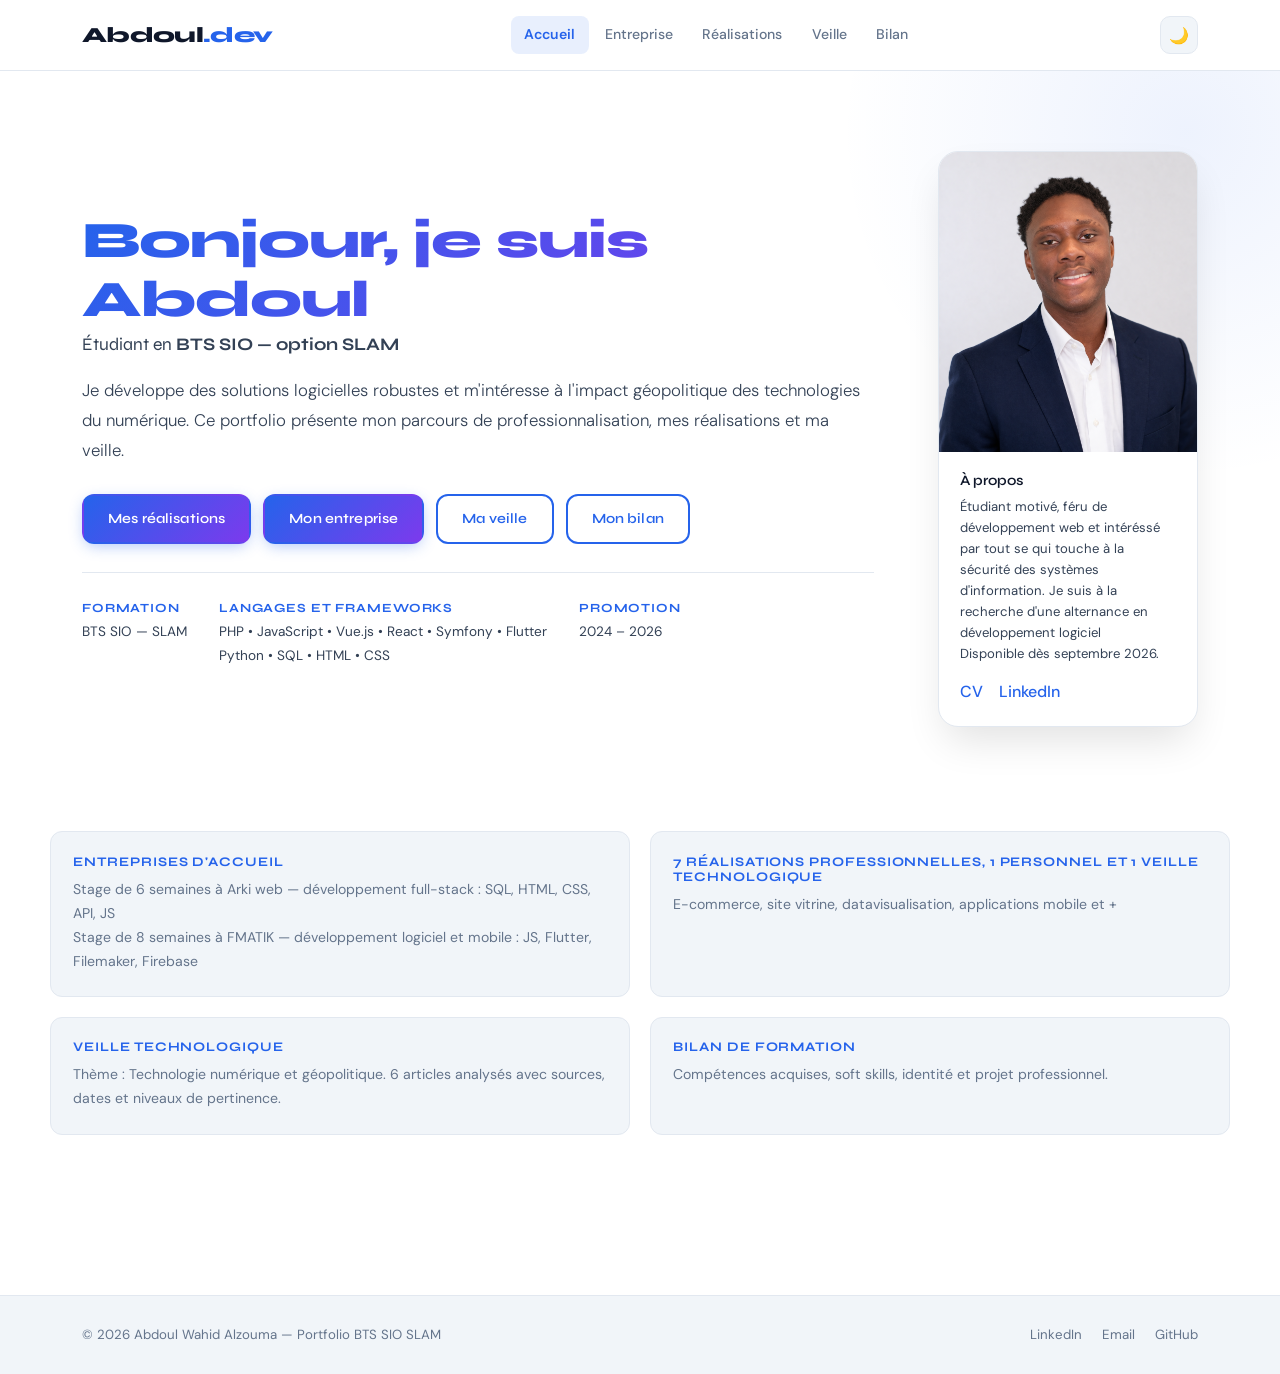
==== index.html @ 736bd94b "Mettre à jour le portfolio avec les dernières modifications" ====
<!DOCTYPE html>
<html lang="fr">
<head>
    <meta charset="UTF-8">
    <meta name="viewport" content="width=device-width, initial-scale=1.0">
    <title>Portfolio BTS SIO SLAM — Abdoul</title>
    <meta name="description" content="Portfolio professionnel BTS SIO SLAM - Abdoul Wahid Alzouma, développeur en formation.">
    <link rel="stylesheet" href="style.css">
</head>
<body>
    <header class="navbar">
        <div class="container nav-inner">
            <a href="index.html" class="logo">Abdoul<span class="accent">.dev</span></a>
            <nav class="nav-links">
                <a href="index.html" class="active">Accueil</a>
                <a href="Entreprise.html">Entreprise</a>
                <a href="Réalisations.html">Réalisations</a>
                <a href="Veille.html">Veille</a>
                <a href="Bilan.html">Bilan</a>
            </nav>
            <div class="nav-right">
                <button class="mobile-menu-btn" aria-label="Menu" aria-expanded="false">☰</button>
                <button class="btn-icon" title="Basculer thème">🌙</button>
            </div>
        </div>
    </header>

    <main>
        <section class="hero">
            <div class="container hero-inner">
                <div class="hero-text">
                    <h1>Bonjour, je suis <span class="name">Abdoul</span></h1>
                    <h2 class="muted">Étudiant en <strong>BTS SIO — option SLAM</strong></h2>
                    <p class="lead">Je développe des solutions logicielles robustes et m'intéresse à l'impact géopolitique des technologies du numérique. Ce portfolio présente mon parcours de professionnalisation, mes réalisations et ma veille.</p>

                    <div class="hero-ctas">
                        <a href="Réalisations.html" class="btn btn-primary">Mes réalisations</a>
                        <a href="Entreprise.html" class="btn btn-primary">Mon entreprise</a>
                        <a href="Veille.html" class="btn btn-outline">Ma veille</a>
                        <a href="Bilan.html" class="btn btn-outline">Mon bilan</a>
                    </div>

                    <ul class="quick-stats">
                        <li><strong>Formation</strong><span>BTS SIO — SLAM</span></li>
                        <li><strong>Langages et frameworks</strong><span>PHP • JavaScript • Vue.js • React • Symfony • Flutter <br>
            Python • SQL • HTML • CSS</span></li>
                        <li><strong>Promotion</strong><span>2024 – 2026</span></li>
                    </ul>
                </div>

                <div class="hero-card">
                    <img src="images/Cv_abdoul.png" alt="Photo de profil Abdoul" class="profile">
                    <div class="card-body">
                        <h3>À propos</h3>
                        <p>Étudiant motivé, féru de développement web et intéréssé par tout se qui touche à la sécurité des systèmes d'information. Je suis à la recherche d'une alternance en développement logiciel <br>
                            Disponible dès septembre 2026.</p>
                        <div class="card-links">
                            <a href="images/Cv_abdoul.png" class="link" target="_blank">CV</a>
                            <a href="https://linkedin.com/in/alzouma-zourkaleyni-9886a1342" class="link" target="_blank">LinkedIn</a>
                        </div>
                    </div>
                </div>
            </div>
        </section>

        
        <section class="preview container">
            <div class="preview-grid">
                <article class="preview-card">
                    <h4>Entreprises d'accueil</h4>
                    <p>Stage de 6 semaines à Arki web — développement full-stack : SQL, HTML, CSS, API, JS</p>
                    <p>Stage de 8 semaines à FMATIK — développement logiciel et mobile : JS, Flutter, Filemaker, Firebase</p>
                </article>
                <article class="preview-card">
                    <h4>7 réalisations professionnelles, 1 personnel et 1 veille technologique</h4>
                    <p>E-commerce, site vitrine, datavisualisation, applications mobile et +</p>
                </article>
                <article class="preview-card">
                    <h4>Veille technologique</h4>
                    <p>Thème : Technologie numérique et géopolitique. 6 articles analysés avec sources, dates et niveaux de pertinence.</p>
                </article>
                <article class="preview-card">
                    <h4>Bilan de formation</h4>
                    <p>Compétences acquises, soft skills, identité et projet professionnel.</p>
                </article>
            </div>
        </section>
    </main>

    <footer class="site-footer">
        <div class="container footer-grid">
            <div>
                <p>© 2026 Abdoul Wahid Alzouma — Portfolio BTS SIO SLAM</p>
            </div>
            <div class="footer-links">
                <a href="https://linkedin.com/in/alzouma-zourkaleyni-9886a1342" target="_blank">LinkedIn</a>
                <a href="mailto:zourkaleynialzouma09@gmail.com">Email</a>
                <a href="https://github.com/zourkaleynialzouma09-code" target="_blank">GitHub</a>
            </div>
        </div>
    </footer>

    <script src="script.js"></script>
</body>
</html>
---- style.css ----
/* ===== IMPORT FONTS ===== */
@import url('https://fonts.googleapis.com/css2?family=Syne:wght@400;600;700;800&family=DM+Sans:ital,opsz,wght@0,9..40,300;0,9..40,400;0,9..40,500;0,9..40,600;1,9..40,300&display=swap');

/* ===== VARIABLES & RESET ===== */
:root {
  --primary-color: #2563eb;
  --primary-dark: #1d4ed8;
  --secondary-color: #7c3aed;
  --accent-color: #06d6a0;
  --accent-warm: #f59e0b;
  --text-dark: #0f172a;
  --text-mid: #334155;
  --text-light: #64748b;
  --bg-white: #ffffff;
  --bg-light: #f8fafc;
  --surface-light: #f1f5f9;
  --surface-mid: #e2e8f0;
  --shadow: 0 4px 6px -1px rgba(0,0,0,0.08), 0 2px 4px -2px rgba(0,0,0,0.05);
  --shadow-lg: 0 20px 40px -8px rgba(0,0,0,0.12);
  --shadow-xl: 0 32px 60px -12px rgba(0,0,0,0.18);
  --radius: 12px;
  --radius-lg: 20px;
  --transition: all 0.35s cubic-bezier(0.4, 0, 0.2, 1);
  --font-display: 'Syne', sans-serif;
  --font-body: 'DM Sans', sans-serif;
}

[data-theme="dark"] {
  --primary-color: #60a5fa;
  --primary-dark: #3b82f6;
  --secondary-color: #a78bfa;
  --accent-color: #34d399;
  --accent-warm: #fbbf24;
  --text-dark: #f1f5f9;
  --text-mid: #cbd5e1;
  --text-light: #94a3b8;
  --bg-white: #080f1e;
  --bg-light: #0f172a;
  --surface-light: #1e293b;
  --surface-mid: #263348;
}

*, *::before, *::after { margin: 0; padding: 0; box-sizing: border-box; }
html { scroll-behavior: smooth; }

body {
  font-family: var(--font-body);
  line-height: 1.7;
  color: var(--text-dark);
  background-color: var(--bg-white);
  transition: background-color 0.4s ease, color 0.4s ease;
  overflow-x: hidden;
}

.container { max-width: 1180px; margin: 0 auto; padding: 0 2rem; }

/* ===== TYPOGRAPHY ===== */
h1, h2, h3, h4, h5, h6 {
  font-family: var(--font-display);
  font-weight: 700;
  line-height: 1.15;
  margin-bottom: 1rem;
  color: var(--text-dark);
}

h1 {
  font-size: clamp(2rem, 5vw, 3.2rem);
  font-weight: 800;
  background: linear-gradient(135deg, var(--primary-color) 0%, var(--secondary-color) 100%);
  -webkit-background-clip: text;
  -webkit-text-fill-color: transparent;
  background-clip: text;
  letter-spacing: -0.02em;
}

h2 { font-size: clamp(1.4rem, 3vw, 1.9rem); color: var(--text-dark); font-weight: 700; }
h3 { font-size: 1.2rem; font-weight: 600; }

.lead { font-size: 1.05rem; color: var(--text-mid); line-height: 1.8; font-weight: 300; }
.muted { color: var(--text-light); font-size: 0.95rem; }

/* ===== NAVIGATION ===== */
.navbar {
  border-bottom: 1px solid var(--surface-mid);
  position: sticky;
  top: 0;
  z-index: 1000;
  backdrop-filter: blur(14px);
  -webkit-backdrop-filter: blur(14px);
  background-color: rgba(255,255,255,0.88);
  transition: background-color 0.4s ease;
}

[data-theme="dark"] .navbar { background-color: rgba(8,15,30,0.9); }

.nav-inner {
  display: flex;
  justify-content: space-between;
  align-items: center;
  padding: 1rem 2rem;
  gap: 1.5rem;
}

.logo {
  font-family: var(--font-display);
  font-size: 1.35rem;
  font-weight: 800;
  text-decoration: none;
  color: var(--text-dark);
  letter-spacing: -0.03em;
  white-space: nowrap;
  flex-shrink: 0;
}
.logo .accent { color: var(--primary-color); }

.nav-links { display: flex; gap: 0.15rem; align-items: center; }

.nav-links a {
  text-decoration: none;
  color: var(--text-light);
  font-weight: 500;
  font-size: 0.88rem;
  padding: 0.45rem 0.85rem;
  border-radius: 8px;
  transition: var(--transition);
  white-space: nowrap;
}
.nav-links a:hover { color: var(--primary-color); background: var(--surface-light); }
.nav-links a.active {
  color: var(--primary-color);
  background: color-mix(in srgb, var(--primary-color) 10%, transparent);
  font-weight: 600;
}

.nav-right { display: flex; align-items: center; gap: 0.5rem; flex-shrink: 0; }

.btn-icon {
  background: var(--surface-light);
  border: 1px solid var(--surface-mid);
  border-radius: 10px;
  width: 38px; height: 38px;
  cursor: pointer;
  font-size: 1rem;
  transition: var(--transition);
  display: flex; align-items: center; justify-content: center;
}
.btn-icon:hover { background: var(--primary-color); border-color: var(--primary-color); transform: scale(1.05); }

.mobile-menu-btn {
  display: none;
  background: var(--surface-light);
  border: 1px solid var(--surface-mid);
  border-radius: 8px;
  width: 38px; height: 38px;
  cursor: pointer;
  font-size: 1.1rem;
  align-items: center; justify-content: center;
  transition: var(--transition);
}
.mobile-menu-btn:hover { background: var(--primary-color); color: white; border-color: var(--primary-color); }

/* ===== BUTTONS ===== */
.btn {
  display: inline-flex;
  align-items: center;
  gap: 0.5rem;
  padding: 0.7rem 1.5rem;
  border-radius: var(--radius);
  text-decoration: none;
  font-family: var(--font-display);
  font-weight: 600;
  font-size: 0.88rem;
  transition: var(--transition);
  border: 2px solid transparent;
  letter-spacing: 0.01em;
  position: relative;
  overflow: hidden;
}
.btn::before {
  content: '';
  position: absolute;
  top: 0; left: -100%;
  width: 100%; height: 100%;
  background: linear-gradient(90deg, transparent, rgba(255,255,255,0.15), transparent);
  transition: left 0.5s ease;
}
.btn:hover::before { left: 100%; }

.btn-primary {
  background: linear-gradient(135deg, var(--primary-color), var(--secondary-color));
  color: white;
  box-shadow: 0 4px 15px -3px color-mix(in srgb, var(--primary-color) 40%, transparent);
}
.btn-primary:hover { transform: translateY(-2px); box-shadow: 0 8px 25px -5px color-mix(in srgb, var(--primary-color) 50%, transparent); }

.btn-outline { background-color: transparent; color: var(--primary-color); border-color: var(--primary-color); }
.btn-outline:hover { background-color: var(--primary-color); color: white; transform: translateY(-2px); }

.link { color: var(--primary-color); text-decoration: none; font-weight: 500; transition: var(--transition); }
.link:hover { text-decoration: underline; text-underline-offset: 3px; }

/* ===== HERO ===== */
.hero {
  padding: 5rem 0 4rem;
  position: relative;
  overflow: hidden;
}
.hero::before {
  content: '';
  position: absolute;
  top: -40%; right: -20%;
  width: 700px; height: 700px;
  background: radial-gradient(circle, color-mix(in srgb, var(--primary-color) 8%, transparent) 0%, transparent 70%);
  pointer-events: none;
}

.hero-inner {
  display: grid;
  grid-template-columns: 1fr auto;
  gap: 4rem;
  align-items: center;
}

.hero-text h1 { margin-bottom: 0.3rem; }
.hero-text h1 .name { display: inline; }
.hero-text h2 { font-size: 1.1rem; font-weight: 400; color: var(--text-mid); margin-bottom: 1.25rem; }

.hero-ctas {
  display: flex;
  flex-wrap: wrap;
  gap: 0.75rem;
  margin: 1.75rem 0;
}

.quick-stats {
  list-style: none;
  display: flex;
  gap: 2rem;
  flex-wrap: wrap;
  margin-top: 1.5rem;
  padding-top: 1.5rem;
  border-top: 1px solid var(--surface-mid);
}
.quick-stats li { display: flex; flex-direction: column; gap: 0.15rem; }
.quick-stats li strong { font-family: var(--font-display); font-size: 0.78rem; text-transform: uppercase; letter-spacing: 0.07em; color: var(--primary-color); }
.quick-stats li span { font-size: 0.85rem; color: var(--text-mid); }

.hero-card {
  background: var(--bg-white);
  border: 1px solid var(--surface-mid);
  border-radius: var(--radius-lg);
  box-shadow: var(--shadow-lg);
  overflow: hidden;
  width: 260px;
  flex-shrink: 0;
  transition: var(--transition);
}
.hero-card:hover { transform: translateY(-4px); box-shadow: var(--shadow-xl); }
.profile { width: 100%; height: 300px; object-fit: cover; display: block; }
.card-body { padding: 1.3rem; }
.card-body h3 { font-size: 0.9rem; margin-bottom: 0.4rem; }
.card-body p { font-size: 0.82rem; color: var(--text-mid); line-height: 1.6; margin-bottom: 0.9rem; }
.card-links { display: flex; gap: 1rem; }

/* ===== PREVIEW ===== */
.preview { padding: 2.5rem 0 5rem; }
.preview-grid { display: grid; grid-template-columns: repeat(2, 1fr); gap: 1.25rem; }

.preview-card {
  background: var(--surface-light);
  border: 1px solid var(--surface-mid);
  border-radius: var(--radius);
  padding: 1.4rem;
  transition: var(--transition);
}
.preview-card:hover { border-color: var(--primary-color); transform: translateY(-3px); box-shadow: var(--shadow); }
.preview-card h4 { font-size: 0.82rem; text-transform: uppercase; letter-spacing: 0.07em; color: var(--primary-color); margin-bottom: 0.5rem; font-family: var(--font-display); }
.preview-card p { font-size: 0.88rem; color: var(--text-light); }

/* ===== PROJECTS ===== */
.projects { padding: 4rem 0; }
.projects > h1 { margin-bottom: 0.4rem; }

.projects-grid {
  display: grid;
  grid-template-columns: repeat(auto-fill, minmax(330px, 1fr));
  gap: 1.75rem;
  margin-top: 2.5rem;
}

.project {
  background: var(--bg-white);
  border-radius: var(--radius-lg);
  box-shadow: var(--shadow);
  border: 1px solid var(--surface-mid);
  overflow: hidden;
  transition: var(--transition);
  cursor: pointer;
}
.project:hover { transform: translateY(-6px); box-shadow: var(--shadow-xl); border-color: transparent; }

.project-header { position: relative; overflow: hidden; }
.project-thumb { width: 100%; height: 195px; object-fit: cover; transition: transform 0.5s ease; display: block; }
.project:hover .project-thumb { transform: scale(1.06); }

.project-meta { position: absolute; top: 0.9rem; right: 0.9rem; display: flex; flex-direction: column; gap: 0.35rem; }
.meta-item {
  background: rgba(8,15,30,0.75);
  color: white;
  padding: 0.3rem 0.65rem;
  border-radius: 20px;
  font-size: 0.76rem;
  backdrop-filter: blur(8px);
  display: flex; align-items: center; gap: 0.3rem;
}

.project-body { padding: 1.4rem; }
.project-body h3 { font-size: 1.05rem; margin-bottom: 0.6rem; }

.project-objective {
  background: var(--surface-light);
  padding: 0.85rem 1rem;
  border-radius: var(--radius);
  margin: 0.6rem 0;
  border-left: 3px solid var(--accent-color);
  font-size: 0.86rem;
  line-height: 1.6;
}
.project-objective strong { color: var(--accent-color); }

.project-competences {
  margin: 0.6rem 0;
  padding: 0.75rem 1rem;
  background: color-mix(in srgb, var(--secondary-color) 6%, transparent);
  border: 1px solid color-mix(in srgb, var(--secondary-color) 20%, transparent);
  border-radius: var(--radius);
  font-size: 0.8rem;
}
.project-competences strong { color: var(--secondary-color); font-size: 0.72rem; text-transform: uppercase; letter-spacing: 0.06em; display: block; margin-bottom: 0.35rem; }
.project-competences span { color: var(--text-mid); }

.project-summary { max-height: 0; opacity: 0; overflow: hidden; transition: max-height 0.4s ease, opacity 0.3s ease, margin 0.3s ease; }
.project-summary.active { max-height: 800px; opacity: 1; margin: 0.75rem 0; color: var(--text-mid); line-height: 1.7; font-size: 0.88rem; }

.project-tags { color: var(--primary-color); font-weight: 500; margin: 0.75rem 0; font-size: 0.85rem; }

.project-actions { display: flex; gap: 0.75rem; align-items: center; flex-wrap: wrap; margin-top: 0.9rem; }

.btn-more {
  background: transparent;
  border: 1.5px solid var(--surface-mid);
  color: var(--text-light);
  padding: 0.4rem 0.9rem;
  border-radius: 8px;
  cursor: pointer;
  transition: var(--transition);
  margin-left: auto;
  font-size: 0.8rem;
  display: flex; align-items: center; gap: 0.35rem;
  font-family: var(--font-body);
}
.btn-more:hover { border-color: var(--primary-color); color: var(--primary-color); }
.btn-more .fa-chevron-down { transition: transform 0.3s ease; }
.btn-more.open .fa-chevron-down { transform: rotate(180deg); }

/* ===== STATS ===== */
.projects-stats { padding: 2rem 0 4rem; text-align: center; }
.stats-grid { display: grid; grid-template-columns: repeat(4, 1fr); gap: 1.25rem; margin-top: 2rem; }

.stat-card {
  background: var(--bg-white);
  border: 1px solid var(--surface-mid);
  border-radius: var(--radius-lg);
  padding: 2rem 1rem;
  transition: var(--transition);
}
.stat-card:hover { border-color: var(--primary-color); transform: translateY(-4px); box-shadow: var(--shadow-lg); }

.stat-number {
  font-family: var(--font-display);
  font-size: 2.6rem;
  font-weight: 800;
  background: linear-gradient(135deg, var(--primary-color), var(--secondary-color));
  -webkit-background-clip: text;
  -webkit-text-fill-color: transparent;
  background-clip: text;
  line-height: 1;
  margin-bottom: 0.4rem;
}
.stat-label { font-size: 0.82rem; color: var(--text-light); font-weight: 500; }

/* ===== COMPETENCES TABLE ===== */
.competences-tableau {
  background: var(--bg-white);
  border: 1px solid var(--surface-mid);
  border-radius: var(--radius-lg);
  padding: 2rem;
  margin: 2.5rem 0;
  overflow-x: auto;
}
.competences-tableau h2 { margin-bottom: 0.5rem; }
.competences-tableau > p { color: var(--text-light); font-size: 0.88rem; margin-bottom: 1.5rem; }

.tableau-synthese {
  width: 100%;
  border-collapse: collapse;
  font-size: 0.83rem;
}
.tableau-synthese th {
  background: linear-gradient(135deg, var(--primary-color), var(--secondary-color));
  color: white;
  padding: 0.75rem 1rem;
  text-align: left;
  font-family: var(--font-display);
  font-weight: 600;
  font-size: 0.78rem;
  letter-spacing: 0.04em;
  white-space: nowrap;
}
.tableau-synthese th:first-child { border-radius: 8px 0 0 8px; }
.tableau-synthese th:last-child { border-radius: 0 8px 8px 0; }
.tableau-synthese td {
  padding: 0.75rem 1rem;
  border-bottom: 1px solid var(--surface-mid);
  color: var(--text-mid);
  vertical-align: top;
  line-height: 1.5;
}
.tableau-synthese tr:last-child td { border-bottom: none; }
.tableau-synthese tr:hover td { background: var(--surface-light); }
.tableau-synthese .projet-title { font-weight: 600; color: var(--text-dark); font-size: 0.85rem; }
.tableau-synthese .comp-badge {
  display: inline-block;
  background: color-mix(in srgb, var(--primary-color) 10%, transparent);
  color: var(--primary-color);
  border: 1px solid color-mix(in srgb, var(--primary-color) 25%, transparent);
  padding: 0.1rem 0.45rem;
  border-radius: 5px;
  font-size: 0.71rem;
  font-weight: 600;
  margin: 0.1rem;
  white-space: nowrap;
}
.tableau-synthese .periode { color: var(--text-light); font-size: 0.78rem; white-space: nowrap; }
.tableau-synthese .check { color: var(--accent-color); font-weight: 700; }

/* ===== COMPANY ===== */
.company { padding: 4rem 0; }
.company > h1 { margin-bottom: 0.4rem; }

.company-grid { display: grid; grid-template-columns: 2fr 1fr; gap: 2.5rem; margin-top: 2.5rem; }
.company-aside { display: flex; flex-direction: column; gap: 1.25rem; }

.card {
  background: var(--surface-light);
  padding: 1.4rem;
  border-radius: var(--radius);
  border: 1px solid var(--surface-mid);
  transition: var(--transition);
}
.card:hover { border-color: var(--primary-color); box-shadow: var(--shadow); }
.card h4 {
  font-family: var(--font-display);
  font-size: 0.78rem;
  text-transform: uppercase;
  letter-spacing: 0.09em;
  color: var(--primary-color);
  margin-bottom: 0.6rem;
}
.card p { font-size: 0.88rem; color: var(--text-mid); line-height: 1.6; }

.company-section { margin-bottom: 2rem; }
.company-section h3 {
  color: var(--primary-color);
  font-size: 0.85rem;
  text-transform: uppercase;
  letter-spacing: 0.07em;
  margin-bottom: 1rem;
  padding-bottom: 0.5rem;
  border-bottom: 2px solid var(--surface-mid);
  font-family: var(--font-display);
}
.company-section p { color: var(--text-mid); font-size: 0.92rem; line-height: 1.8; }
.company-section ul { list-style: none; display: flex; flex-direction: column; gap: 0.6rem; }
.company-section ul li {
  color: var(--text-mid);
  font-size: 0.9rem;
  display: flex; align-items: flex-start; gap: 0.75rem;
  line-height: 1.6;
}
.company-section ul li::before { content: '→'; color: var(--primary-color); font-weight: 700; flex-shrink: 0; }

.timeline { margin-top: 2.5rem; padding-top: 2rem; border-top: 1px solid var(--surface-mid); }
.timeline h3 { margin-bottom: 1.5rem; }

.timeline-steps { display: flex; flex-direction: column; gap: 0; position: relative; }
.timeline-step { display: flex; gap: 1.25rem; position: relative; }
.timeline-step:not(:last-child)::after {
  content: '';
  position: absolute;
  left: 19px; top: 40px; bottom: -1rem;
  width: 2px;
  background: linear-gradient(180deg, var(--primary-color), var(--surface-mid));
}
.step-num {
  width: 40px; height: 40px;
  background: linear-gradient(135deg, var(--primary-color), var(--secondary-color));
  border-radius: 50%;
  display: flex; align-items: center; justify-content: center;
  color: white;
  font-family: var(--font-display);
  font-weight: 700;
  font-size: 0.85rem;
  flex-shrink: 0;
}
.step-content { padding: 0.4rem 0 2rem; }
.step-content h4 { font-size: 0.92rem; margin-bottom: 0.2rem; }
.step-content p { font-size: 0.82rem; color: var(--text-light); }

/* ===== BILAN ===== */
.bilan { padding: 4rem 0; }
.bilan > h1 { margin-bottom: 0.4rem; }

.bilan-grid {
  display: grid;
  grid-template-columns: 1fr 1fr;
  gap: 1.25rem;
  margin-top: 2rem;
}

.bilan-section {
  background: var(--bg-white);
  border: 1px solid var(--surface-mid);
  padding: 1.75rem 2rem;
  border-radius: var(--radius-lg);
  transition: var(--transition);
  position: relative;
  overflow: hidden;
}
.bilan-section.full-width { grid-column: 1 / -1; }
.bilan-section::before {
  content: '';
  position: absolute;
  top: 0; left: 0;
  width: 4px; height: 100%;
  background: linear-gradient(180deg, var(--primary-color), var(--secondary-color));
}
.bilan-section:hover { box-shadow: var(--shadow-lg); transform: translateX(4px); border-color: transparent; }
.bilan-section h2 { font-size: 1.1rem; margin-bottom: 0.9rem; color: var(--primary-color); }
.bilan-section ul { list-style: none; display: flex; flex-direction: column; gap: 0.6rem; }
.bilan-section ul li {
  color: var(--text-mid);
  font-size: 0.9rem;
  display: flex; align-items: flex-start; gap: 0.75rem;
}
.bilan-section ul li::before { content: '✦'; color: var(--accent-color); font-size: 0.65rem; flex-shrink: 0; margin-top: 0.35em; }
.bilan-section p { color: var(--text-mid); line-height: 1.8; font-size: 0.92rem; }

/* skill bars */
.skill-bars { display: flex; flex-direction: column; gap: 0.85rem; margin-top: 0.5rem; }
.skill-item { display: flex; flex-direction: column; gap: 0.3rem; }
.skill-label { display: flex; justify-content: space-between; font-size: 0.83rem; color: var(--text-mid); }
.skill-bar-track { background: var(--surface-mid); height: 6px; border-radius: 4px; overflow: hidden; }
.skill-bar-fill {
  height: 100%;
  border-radius: 4px;
  background: linear-gradient(90deg, var(--primary-color), var(--secondary-color));
  transform: scaleX(0);
  transform-origin: left;
  transition: transform 1s cubic-bezier(0.4,0,0.2,1);
}
.skill-bar-fill.animate { transform: scaleX(1); }

/* identity professionnelle */
.identity-grid { display: grid; grid-template-columns: 1fr 1fr; gap: 0.85rem; margin-top: 0.5rem; }
.identity-item {
  display: flex; align-items: center; gap: 0.65rem;
  background: var(--surface-light);
  padding: 0.65rem 0.85rem;
  border-radius: 10px;
  font-size: 0.83rem;
  color: var(--text-mid);
  text-decoration: none;
  transition: var(--transition);
  border: 1px solid var(--surface-mid);
}
.identity-item:hover { border-color: var(--primary-color); color: var(--primary-color); }
.identity-icon { font-size: 1.1rem; }

/* objectifs professionnel */
.objectifs-timeline { display: flex; flex-direction: column; gap: 0.75rem; margin-top: 0.5rem; }
.objectif-item {
  display: flex; gap: 1rem; align-items: flex-start;
}
.objectif-num {
  width: 28px; height: 28px; flex-shrink: 0;
  background: linear-gradient(135deg, var(--primary-color), var(--secondary-color));
  border-radius: 50%;
  display: flex; align-items: center; justify-content: center;
  font-family: var(--font-display);
  font-weight: 700;
  color: white;
  font-size: 0.72rem;
}
.objectif-content h4 { font-size: 0.88rem; margin-bottom: 0.1rem; }
.objectif-content p { font-size: 0.8rem; color: var(--text-light); line-height: 1.5; }

/* ===== VEILLE ===== */
.veille { padding: 4rem 0; }
.veille-intro { margin-bottom: 2.5rem; }
.veille-intro h1 { margin-bottom: 0.4rem; }

.veille-description {
  background: var(--surface-light);
  border: 1px solid var(--surface-mid);
  padding: 1.4rem;
  border-radius: var(--radius);
  margin-top: 1.5rem;
  border-left: 4px solid var(--primary-color);
}
.veille-description h2 { font-size: 0.82rem; text-transform: uppercase; letter-spacing: 0.07em; color: var(--primary-color); margin-bottom: 0.6rem; }
.veille-description p { color: var(--text-mid); font-size: 0.92rem; line-height: 1.7; }

.veille-filters { margin-bottom: 2rem; }
.veille-filters h3 { font-size: 0.8rem; text-transform: uppercase; letter-spacing: 0.08em; color: var(--text-light); margin-bottom: 0.85rem; }

.filter-buttons { display: flex; gap: 0.4rem; flex-wrap: wrap; }
.filter-btn {
  padding: 0.4rem 0.9rem;
  border: 1.5px solid var(--surface-mid);
  background: transparent;
  color: var(--text-mid);
  border-radius: 20px;
  cursor: pointer;
  font-size: 0.82rem;
  font-family: var(--font-body);
  font-weight: 500;
  transition: var(--transition);
}
.filter-btn:hover { border-color: var(--primary-color); color: var(--primary-color); }
.filter-btn.active { background: var(--primary-color); border-color: var(--primary-color); color: white; }

.articles-grid {
  display: grid;
  grid-template-columns: repeat(auto-fill, minmax(300px, 1fr));
  gap: 1.25rem;
  margin-bottom: 3rem;
}

.article-card {
  background: var(--bg-white);
  border: 1px solid var(--surface-mid);
  border-radius: var(--radius-lg);
  overflow: hidden;
  display: flex; flex-direction: column;
  transition: var(--transition);
}
.article-card:hover { transform: translateY(-4px); box-shadow: var(--shadow-lg); border-color: transparent; }
.article-card.template { opacity: 0.5; border-style: dashed; }

.article-header {
  display: flex; justify-content: space-between; align-items: center;
  padding: 0.8rem 1.1rem;
  background: var(--surface-light);
  border-bottom: 1px solid var(--surface-mid);
}
.article-category {
  font-size: 0.72rem; font-weight: 700; text-transform: uppercase; letter-spacing: 0.08em;
  color: var(--primary-color);
  background: color-mix(in srgb, var(--primary-color) 10%, transparent);
  padding: 0.18rem 0.55rem;
  border-radius: 6px;
}
.article-date { font-size: 0.78rem; color: var(--text-light); }

.article-body { padding: 1.1rem; flex: 1; }
.article-title { font-size: 0.96rem; margin-bottom: 0.35rem; line-height: 1.4; }
.article-source { font-size: 0.78rem; color: var(--text-light); margin-bottom: 0.65rem; font-style: italic; }
.article-summary { font-size: 0.86rem; color: var(--text-mid); line-height: 1.7; margin-bottom: 0.85rem; }

.article-rating { display: flex; align-items: center; gap: 0.5rem; }
.rating-label { font-size: 0.76rem; color: var(--text-light); }
.rating-stars { display: flex; align-items: center; gap: 0.15rem; }
.star { color: var(--surface-mid); font-size: 0.88rem; }
.star.filled { color: var(--accent-warm); }
.rating-value { font-size: 0.76rem; color: var(--text-light); margin-left: 0.2rem; }

.article-footer { padding: 0.85rem 1.1rem; border-top: 1px solid var(--surface-mid); }

.veille-synthesis {
  background: var(--surface-light);
  border: 1px solid var(--surface-mid);
  border-radius: var(--radius-lg);
  padding: 2rem;
  margin-bottom: 2rem;
}
.veille-synthesis h2 { margin-bottom: 1.25rem; }
.synthesis-content { display: grid; grid-template-columns: 1fr 1fr; gap: 2rem; }
.key-findings h3, .implications h3 { font-size: 0.95rem; color: var(--primary-color); margin-bottom: 0.9rem; }
.key-findings ul, .implications ul { list-style: none; display: flex; flex-direction: column; gap: 0.65rem; }
.key-findings ul li, .implications ul li {
  font-size: 0.88rem; color: var(--text-mid);
  display: flex; gap: 0.65rem; align-items: flex-start; line-height: 1.6;
}
.key-findings ul li::before { content: '●'; color: var(--primary-color); font-size: 0.45rem; flex-shrink: 0; margin-top: 0.55em; }
.implications ul li::before { content: '●'; color: var(--accent-color); font-size: 0.45rem; flex-shrink: 0; margin-top: 0.55em; }

/* ===== NOTICE BTS SIO ===== */
.bts-notice {
  background: color-mix(in srgb, var(--accent-color) 8%, transparent);
  border: 1px solid color-mix(in srgb, var(--accent-color) 30%, transparent);
  border-radius: var(--radius);
  padding: 1rem 1.25rem;
  margin-bottom: 2rem;
  font-size: 0.85rem;
  color: var(--text-mid);
  display: flex; align-items: flex-start; gap: 0.75rem;
}
.bts-notice .notice-icon { font-size: 1.1rem; flex-shrink: 0; margin-top: 0.05rem; }

/* ===== FOOTER ===== */
.site-footer {
  background: var(--surface-light);
  border-top: 1px solid var(--surface-mid);
  padding: 1.75rem 0;
  margin-top: 5rem;
}
.footer-grid { display: flex; justify-content: space-between; align-items: center; flex-wrap: wrap; gap: 1rem; }
.footer-grid p { font-size: 0.83rem; color: var(--text-light); }
.footer-links { display: flex; gap: 1.25rem; }
.footer-links a { color: var(--text-light); text-decoration: none; font-size: 0.83rem; transition: var(--transition); }
.footer-links a:hover { color: var(--primary-color); }

/* ===== SCROLL ANIMATIONS ===== */
.fade-in {
  opacity: 0;
  transform: translateY(24px);
  transition: opacity 0.6s cubic-bezier(0.4,0,0.2,1), transform 0.6s cubic-bezier(0.4,0,0.2,1);
}
.fade-in.animate-in { opacity: 1; transform: translateY(0); }

/* ===== RESPONSIVE ===== */
@media (max-width: 900px) {
  .stats-grid { grid-template-columns: repeat(2, 1fr); }
  .synthesis-content { grid-template-columns: 1fr; gap: 1.5rem; }
  .bilan-grid { grid-template-columns: 1fr; }
}

@media (max-width: 768px) {
  .container { padding: 0 1.25rem; }
  
  .nav-inner { padding: 0.85rem 1.25rem; flex-wrap: wrap; }
  
  .nav-links {
    display: none;
    width: 100%;
    flex-direction: column;
    gap: 0.2rem;
    padding: 0.5rem 0;
    border-top: 1px solid var(--surface-mid);
    order: 3;
  }
  .nav-links.show { display: flex; }
  .nav-links a { padding: 0.6rem 0.75rem; }
  
  .mobile-menu-btn { display: flex; }
  
  .hero { padding: 3rem 0; }
  .hero-inner { grid-template-columns: 1fr; gap: 2rem; text-align: center; }
  .hero-ctas { justify-content: center; }
  .quick-stats { justify-content: center; }
  .hero-card { max-width: 360px; margin: 0 auto; }

  .company-grid { grid-template-columns: 1fr; }
  .projects-grid { grid-template-columns: 1fr; }
  .articles-grid { grid-template-columns: 1fr; }
  .stats-grid { grid-template-columns: repeat(2, 1fr); }
  .footer-grid { flex-direction: column; text-align: center; }
  .identity-grid { grid-template-columns: 1fr; }
  
  .project-meta {
    position: static;
    flex-direction: row;
    flex-wrap: wrap;
    padding: 0.6rem 1rem 0;
    gap: 0.35rem;
  }
  .meta-item { background: var(--surface-light); color: var(--text-mid); }
  
  .tableau-synthese { font-size: 0.75rem; }
}

@media (max-width: 480px) {
  h1 { font-size: 1.9rem; }
  .hero-ctas { flex-direction: column; align-items: stretch; }
  .btn { justify-content: center; text-align: center; }
  .project-actions { flex-direction: column; align-items: stretch; }
  .btn-more { margin-left: 0; justify-content: center; }
  .stats-grid { gap: 0.85rem; }
  .stat-number { font-size: 2.2rem; }
  .bilan-section.full-width { grid-column: auto; }
}

/* Spinner */
@keyframes spin { 0% { transform: rotate(0deg); } 100% { transform: rotate(360deg); } }
.loading { position: relative; pointer-events: none; }
.loading::after {
  content: '';
  position: absolute;
  top: 50%; left: 50%;
  width: 20px; height: 20px;
  margin: -10px 0 0 -10px;
  border: 2px solid transparent;
  border-top: 2px solid currentColor;
  border-radius: 50%;
  animation: spin 1s linear infinite;
}

/* ===== PROJET — éléments détaillés ===== */
.project-short-desc {
  font-size: 0.88rem;
  color: var(--text-mid);
  line-height: 1.65;
  margin: 0.5rem 0 0.75rem;
}

.project-detail-grid {
  display: grid;
  grid-template-columns: 1fr 1fr;
  gap: 0.75 rem;
  margin: 2 rem 0;
}

.detail-item {
  background: var(--surface-light);
  border: 1px solid var(--surface-mid);
  border-radius: var(--radius);
  padding: 1.50 rem 1.045 rem;
  display: flex;
  flex-direction: column;
  gap: 1 rem;
}

.detail-label {
  font-size: 0.72rem;
  font-weight: 700;
  text-transform: uppercase;
  letter-spacing: 0.06em;
  color: var(--primary-color);
  font-family: var(--font-display);
}

.detail-value {
  font-size: 0.82rem;
  color: var(--text-mid);
  line-height: 1.45;
}

.project-bilan {
  background: color-mix(in srgb, var(--accent-color) 7%, transparent);
  border: 1px solid color-mix(in srgb, var(--accent-color) 25%, transparent);
  border-radius: var(--radius);
  padding: 0.8rem 1rem;
  font-size: 0.84rem;
  color: var(--text-mid);
  line-height: 1.65;
  margin-top: 0.75rem;
}

.project-bilan strong {
  color: var(--accent-color);
}

@media (max-width: 480px) {
  .project-detail-grid { grid-template-columns: 1fr; }
}

/* ===== STAGES (Entreprise.html) ===== */
.stages-intro {
    padding: 3.5rem 0 1rem;
}
.stages-intro h1 { margin-bottom: 0.4rem; }

/* Sélecteur de stage */
.stage-tabs {
    display: flex;
    gap: 0.75rem;
    margin: 2rem 0 2.5rem;
    flex-wrap: wrap;
}

.stage-tab {
    display: flex;
    align-items: center;
    gap: 0.75rem;
    padding: 0.85rem 1.4rem;
    border-radius: var(--radius-lg);
    border: 2px solid var(--surface-mid);
    background: var(--bg-white);
    cursor: pointer;
    transition: var(--transition);
    font-family: var(--font-body);
    text-align: left;
    flex: 1;
    min-width: 240px;
}
.stage-tab:hover {
    border-color: var(--primary-color);
    box-shadow: var(--shadow);
}
.stage-tab.active {
    border-color: var(--primary-color);
    background: color-mix(in srgb, var(--primary-color) 5%, var(--bg-white));
    box-shadow: var(--shadow-lg);
}
.stage-tab-logo {
    width: 44px; height: 44px;
    border-radius: 10px;
    display: flex; align-items: center; justify-content: center;
    font-size: 1.3rem;
    flex-shrink: 0;
}
.tab-fmatik .stage-tab-logo { background: color-mix(in srgb, #2563eb 12%, transparent); }
.tab-arkiweb .stage-tab-logo { background: color-mix(in srgb, #7c3aed 12%, transparent); }
.stage-tab-info { display: flex; flex-direction: column; gap: 0.1rem; }
.stage-tab-name {
    font-family: var(--font-display);
    font-weight: 700;
    font-size: 0.9rem;
    color: var(--text-dark);
}
.stage-tab-sub { font-size: 0.77rem; color: var(--text-light); }
.stage-tab-badge {
    margin-left: auto;
    font-size: 0.68rem;
    font-weight: 700;
    padding: 0.2rem 0.55rem;
    border-radius: 20px;
    white-space: nowrap;
    flex-shrink: 0;
}
.badge-recent {
    background: color-mix(in srgb, var(--accent-color) 15%, transparent);
    color: var(--accent-color);
    border: 1px solid color-mix(in srgb, var(--accent-color) 30%, transparent);
}
.badge-first {
    background: color-mix(in srgb, var(--accent-warm) 15%, transparent);
    color: var(--accent-warm);
    border: 1px solid color-mix(in srgb, var(--accent-warm) 30%, transparent);
}

/* Panels de stage */
.stage-panel { display: none; }
.stage-panel.active { display: block; }

/* Header de chaque stage */
.stage-hero {
    background: var(--surface-light);
    border: 1px solid var(--surface-mid);
    border-radius: var(--radius-lg);
    padding: 2rem 2.5rem;
    margin-bottom: 2rem;
    display: grid;
    grid-template-columns: 1fr auto;
    gap: 2rem;
    align-items: start;
}
.stage-hero-title {
    font-family: var(--font-display);
    font-size: clamp(1.3rem, 3vw, 1.7rem);
    font-weight: 800;
    background: linear-gradient(135deg, var(--primary-color) 0%, var(--secondary-color) 100%);
    -webkit-background-clip: text;
    -webkit-text-fill-color: transparent;
    background-clip: text;
    margin-bottom: 0.3rem;
}
.stage-hero-sub { color: var(--text-mid); font-size: 0.92rem; margin-bottom: 1rem; }
.stage-meta-chips { display: flex; flex-wrap: wrap; gap: 0.5rem; }
.meta-chip {
    display: inline-flex; align-items: center; gap: 0.35rem;
    background: var(--bg-white);
    border: 1px solid var(--surface-mid);
    padding: 0.3rem 0.75rem;
    border-radius: 20px;
    font-size: 0.78rem;
    color: var(--text-mid);
    font-weight: 500;
}
.meta-chip .chip-icon { font-size: 0.85rem; }
.stage-hero-aside { display: flex; flex-direction: column; gap: 0.75rem; min-width: 180px; }
.stage-kpi {
    background: var(--bg-white);
    border: 1px solid var(--surface-mid);
    border-radius: var(--radius);
    padding: 0.9rem 1.1rem;
    text-align: center;
}
.stage-kpi-value {
    font-family: var(--font-display);
    font-size: 1.6rem;
    font-weight: 800;
    background: linear-gradient(135deg, var(--primary-color), var(--secondary-color));
    -webkit-background-clip: text;
    -webkit-text-fill-color: transparent;
    background-clip: text;
    line-height: 1;
    margin-bottom: 0.2rem;
}
.stage-kpi-label { font-size: 0.72rem; color: var(--text-light); font-weight: 500; }

/* Corps du stage */
.stage-body {
    display: grid;
    grid-template-columns: 2fr 1fr;
    gap: 2rem;
    margin-bottom: 2rem;
}

.stage-section { margin-bottom: 1.75rem; }
.stage-section h3 {
    font-size: 0.8rem;
    text-transform: uppercase;
    letter-spacing: 0.08em;
    color: var(--primary-color);
    margin-bottom: 0.9rem;
    padding-bottom: 0.5rem;
    border-bottom: 2px solid var(--surface-mid);
    font-family: var(--font-display);
}
.stage-section p {
    color: var(--text-mid);
    font-size: 0.92rem;
    line-height: 1.8;
}
.stage-section ul {
    list-style: none;
    display: flex;
    flex-direction: column;
    gap: 0.6rem;
}
.stage-section ul li {
    color: var(--text-mid);
    font-size: 0.9rem;
    display: flex;
    align-items: flex-start;
    gap: 0.75rem;
    line-height: 1.6;
}
.stage-section ul li::before {
    content: '→';
    color: var(--primary-color);
    font-weight: 700;
    flex-shrink: 0;
}

/* Compétences E5 */
.competences-e5 { display: flex; flex-direction: column; gap: 0.75rem; }
.comp-e5-item {
    background: var(--bg-white);
    border: 1px solid var(--surface-mid);
    border-radius: var(--radius);
    padding: 0.85rem 1rem;
    transition: var(--transition);
}
.comp-e5-item:hover { border-color: var(--primary-color); box-shadow: var(--shadow); }
.comp-e5-name {
    font-size: 0.82rem;
    font-weight: 700;
    color: var(--text-dark);
    margin-bottom: 0.25rem;
    font-family: var(--font-display);
}
.comp-e5-desc { font-size: 0.78rem; color: var(--text-light); line-height: 1.5; }

/* Stack technique */
.tech-stack { display: flex; flex-wrap: wrap; gap: 0.5rem; margin-top: 0.25rem; }
.tech-pill {
    background: color-mix(in srgb, var(--primary-color) 8%, transparent);
    color: var(--primary-color);
    border: 1px solid color-mix(in srgb, var(--primary-color) 20%, transparent);
    padding: 0.25rem 0.7rem;
    border-radius: 20px;
    font-size: 0.78rem;
    font-weight: 600;
    font-family: var(--font-display);
}

/* Aside cards */
.stage-aside { display: flex; flex-direction: column; gap: 1rem; }

/* Timeline */
.stage-timeline { margin-bottom: 2rem; }
.stage-timeline h3 {
    font-size: 0.8rem;
    text-transform: uppercase;
    letter-spacing: 0.08em;
    color: var(--primary-color);
    margin-bottom: 1.25rem;
    padding-bottom: 0.5rem;
    border-bottom: 2px solid var(--surface-mid);
    font-family: var(--font-display);
}

/* Responsive stages */
@media (max-width: 768px) {
    .stage-hero { grid-template-columns: 1fr; }
    .stage-hero-aside { flex-direction: row; flex-wrap: wrap; }
    .stage-kpi { flex: 1; min-width: 120px; }
    .stage-body { grid-template-columns: 1fr; }
    .stage-tab { min-width: 100%; }
}
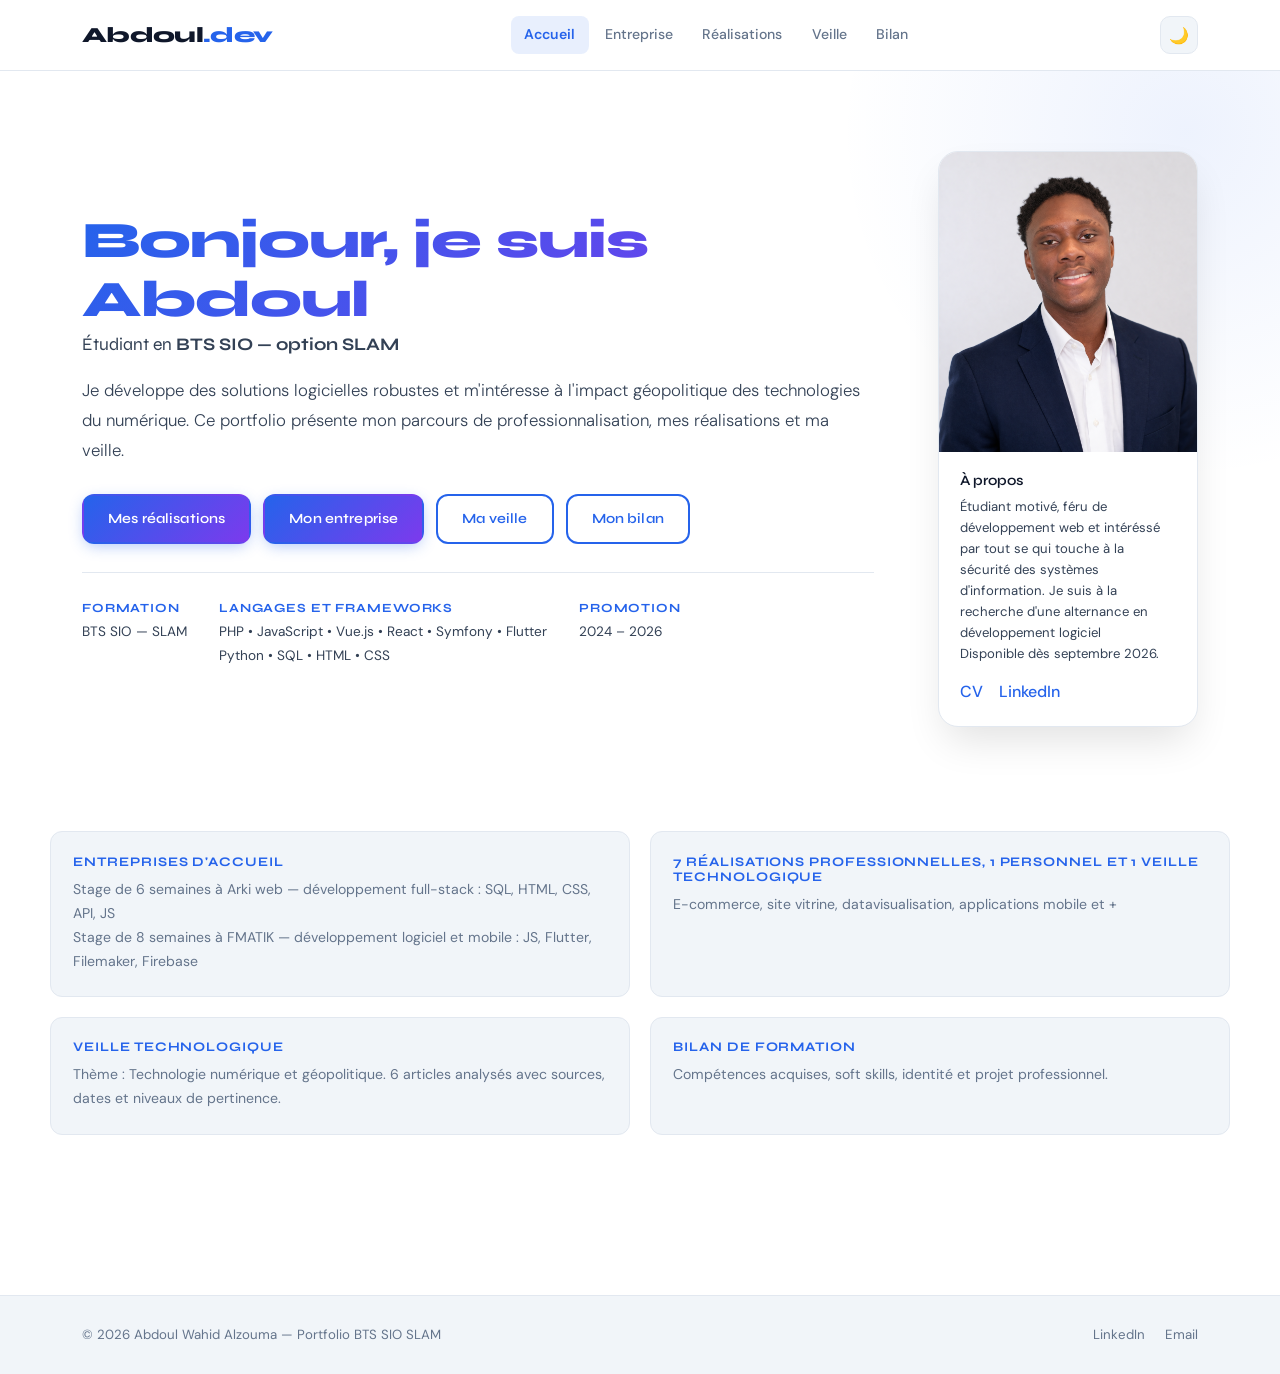
==== commit a4d8bbe5: "Mettre à jour le portfolio avec les dernières modifications" ====
--- a/index.html
+++ b/index.html
@@ -95,7 +95,6 @@
             <div class="footer-links">
                 <a href="https://linkedin.com/in/alzouma-zourkaleyni-9886a1342" target="_blank">LinkedIn</a>
                 <a href="mailto:zourkaleynialzouma09@gmail.com">Email</a>
-                <a href="https://github.com/zourkaleynialzouma09-code" target="_blank">GitHub</a>
             </div>
         </div>
     </footer>
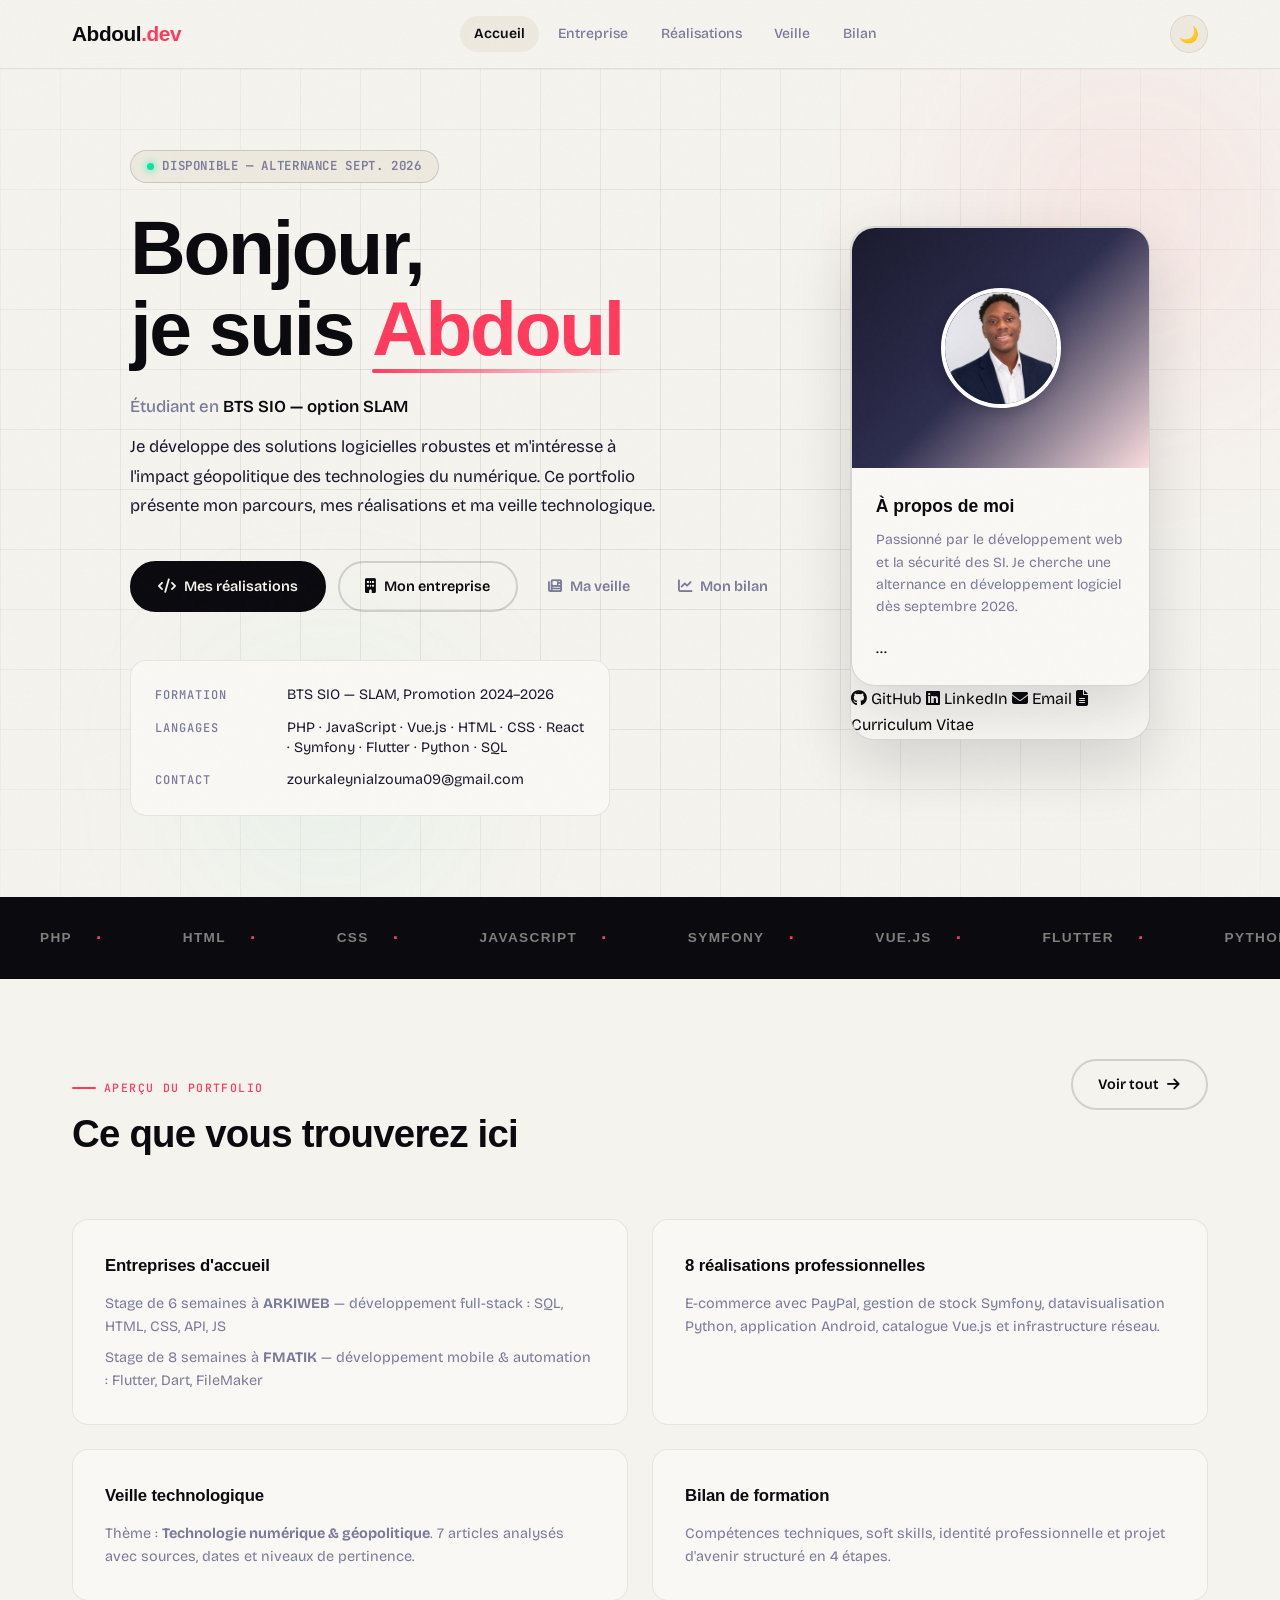
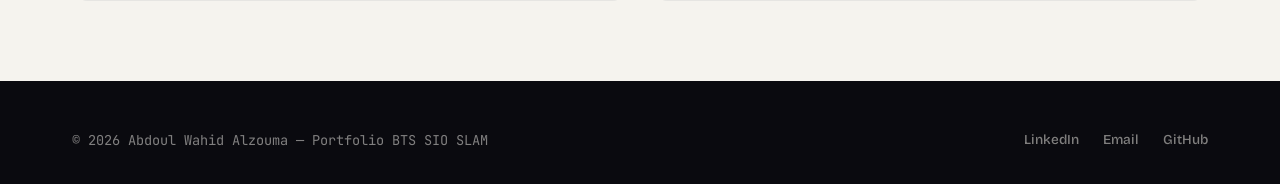
==== commit 0a50d642: "Replace old portfolio with new version" ====
--- a/index.html
+++ b/index.html
@@ -1,104 +1,197 @@
 <!DOCTYPE html>
 <html lang="fr">
 <head>
-    <meta charset="UTF-8">
-    <meta name="viewport" content="width=device-width, initial-scale=1.0">
-    <title>Portfolio BTS SIO SLAM — Abdoul</title>
-    <meta name="description" content="Portfolio professionnel BTS SIO SLAM - Abdoul Wahid Alzouma, développeur en formation.">
-    <link rel="stylesheet" href="style.css">
+  <meta charset="UTF-8">
+  <meta name="viewport" content="width=device-width, initial-scale=1.0">
+  <title>Abdoul Wahid Alzouma — Portfolio BTS SIO SLAM</title>
+  <meta name="description" content="Portfolio professionnel BTS SIO SLAM — Abdoul Wahid Alzouma, développeur en formation.">
+  <link rel="stylesheet" href="style.css">
+  <link rel="stylesheet" href="https://cdnjs.cloudflare.com/ajax/libs/font-awesome/6.5.0/css/all.min.css">
 </head>
 <body>
-    <header class="navbar">
-        <div class="container nav-inner">
-            <a href="index.html" class="logo">Abdoul<span class="accent">.dev</span></a>
-            <nav class="nav-links">
-                <a href="index.html" class="active">Accueil</a>
-                <a href="Entreprise.html">Entreprise</a>
-                <a href="Réalisations.html">Réalisations</a>
-                <a href="Veille.html">Veille</a>
-                <a href="Bilan.html">Bilan</a>
-            </nav>
-            <div class="nav-right">
-                <button class="mobile-menu-btn" aria-label="Menu" aria-expanded="false">☰</button>
-                <button class="btn-icon" title="Basculer thème">🌙</button>
+
+  <!-- NAV -->
+  <header class="navbar">
+    <div class="container nav-inner">
+      <a href="index.html" class="logo">Abdoul<span class="accent">.dev</span></a>
+      <nav class="nav-links">
+        <a href="index.html" class="active">Accueil</a>
+        <a href="Entreprise.html">Entreprise</a>
+        <a href="Réalisations.html">Réalisations</a>
+        <a href="Veille.html">Veille</a>
+        <a href="Bilan.html">Bilan</a>
+      </nav>
+      <div class="nav-right">
+        <button class="mobile-menu-btn" id="menuBtn" aria-label="Menu">☰</button>
+        <button class="btn-icon" id="themeToggle" title="Basculer thème">🌙</button>
+      </div>
+    </div>
+  </header>
+
+  <!-- MOBILE NAV -->
+  <div class="nav-overlay" id="navOverlay"></div>
+  <nav class="mobile-nav" id="mobileNav">
+    <div class="mobile-nav-header">
+      <span class="logo">Abdoul<span class="accent">.dev</span></span>
+      <button class="mobile-nav-close" id="navClose">✕</button>
+    </div>
+    <a href="index.html" class="active">Accueil</a>
+    <a href="Entreprise.html">Entreprise</a>
+    <a href="Réalisations.html">Réalisations</a>
+    <a href="Veille.html">Veille</a>
+    <a href="Bilan.html">Bilan</a>
+  </nav>
+
+  <main>
+    <!-- HERO -->
+    <section class="hero">
+      <div class="hero-bg-grid"></div>
+      <div class="hero-blob blob-1"></div>
+      <div class="hero-blob blob-2"></div>
+      <div class="container hero-inner">
+        <div class="hero-text">
+          <div class="hero-badge anim anim-d1"><span class="dot"></span> Disponible — Alternance Sept. 2026</div>
+          <h1 class="hero-title anim anim-d2">
+            Bonjour,<br>je suis <span class="name">Abdoul</span>
+          </h1>
+          <h2 class="hero-subtitle anim anim-d3">Étudiant en <strong>BTS SIO — option SLAM</strong></h2>
+          <p class="hero-lead anim anim-d3">Je développe des solutions logicielles robustes et m'intéresse à l'impact géopolitique des technologies du numérique. Ce portfolio présente mon parcours, mes réalisations et ma veille technologique.</p>
+          <div class="hero-ctas anim anim-d4">
+            <a href="Réalisations.html" class="btn btn-primary"><i class="fa-solid fa-code"></i> Mes réalisations</a>
+            <a href="Entreprise.html" class="btn btn-outline"><i class="fa-solid fa-building"></i> Mon entreprise</a>
+            <a href="Veille.html" class="btn btn-ghost"><i class="fa-solid fa-newspaper"></i> Ma veille</a>
+            <a href="Bilan.html" class="btn btn-ghost"><i class="fa-solid fa-chart-line"></i> Mon bilan</a>
+          </div>
+          <ul class="quick-stats anim anim-d5">
+            <li><strong>Formation</strong><span>BTS SIO — SLAM, Promotion 2024–2026</span></li>
+            <li><strong>Langages</strong><span>PHP · JavaScript · Vue.js · HTML · CSS · React · Symfony · Flutter · Python · SQL</span></li>
+            <li><strong>Contact</strong><span>zourkaleynialzouma09@gmail.com</span></li>
+          </ul>
+        </div>
+        <div class="hero-card anim anim-d3">
+      <div class="hero-card anim anim-d3">
+  <div class="profile-placeholder">
+    <img src="images/profile.png" alt="Photo de profil" class="profile-photo">
+  </div>
+
+  <div class="card-body">
+    <h3>À propos de moi</h3>
+    <p>
+      Passionné par le développement web et la sécurité des SI.
+      Je cherche une alternance en développement logiciel dès septembre 2026.
+    </p>
+    
+    <div class="card-links">
+      ...
+    </div>
+  </div>
+</div>
+  <a href="https://github.com/zourkaleynialzouma09-code" target="_blank" class="card-link">
+    <i class="fab fa-github"></i>
+    <span>GitHub</span>
+  </a>
+
+  <a href="https://linkedin.com/in/alzouma-zourkaleyni-9886a1342" target="_blank" class="card-link">
+    <i class="fab fa-linkedin"></i>
+    <span>LinkedIn</span>
+  </a>
+
+  <a href="mailto:zourkaleynialzouma09@gmail.com" class="card-link">
+    <i class="fa-solid fa-envelope"></i>
+    <span>Email</span>
+  </a>
+
+  <a href="images/Cv_abdoul_cs.pdf" target="_blank" class="card-link">
+    <i class="fa-solid fa-file-lines"></i>
+    <span>Curriculum Vitae</span>
+  </a>
+</div>
             </div>
+          </div>
         </div>
-    </header>
+      </div>
+    </section>
 
-    <main>
-        <section class="hero">
-            <div class="container hero-inner">
-                <div class="hero-text">
-                    <h1>Bonjour, je suis <span class="name">Abdoul</span></h1>
-                    <h2 class="muted">Étudiant en <strong>BTS SIO — option SLAM</strong></h2>
-                    <p class="lead">Je développe des solutions logicielles robustes et m'intéresse à l'impact géopolitique des technologies du numérique. Ce portfolio présente mon parcours de professionnalisation, mes réalisations et ma veille.</p>
+    <!-- MARQUEE -->
+    <div class="marquee-section">
+      <div class="marquee-track">
+        <span class="marquee-item">PHP <span class="dot">·</span></span>
+        <span class="marquee-item">HTML <span class="dot">·</span></span>
+        <span class="marquee-item">CSS <span class="dot">·</span></span>
+        <span class="marquee-item">JavaScript <span class="dot">·</span></span>
+        <span class="marquee-item">Symfony <span class="dot">·</span></span>
+        <span class="marquee-item">Vue.js <span class="dot">·</span></span>
+        <span class="marquee-item">Flutter <span class="dot">·</span></span>
+        <span class="marquee-item">Python <span class="dot">·</span></span>
+        <span class="marquee-item">MySQL <span class="dot">·</span></span>
+        <span class="marquee-item">React <span class="dot">·</span></span>
+        <span class="marquee-item">Android <span class="dot">·</span></span>
+        <span class="marquee-item">Git <span class="dot">·</span></span>
+        <span class="marquee-item">Docker <span class="dot">·</span></span>
+        <span class="marquee-item">Linux <span class="dot">·</span></span>
+        <span class="marquee-item">PHP <span class="dot">·</span></span>
+        <span class="marquee-item">JavaScript <span class="dot">·</span></span>
+        <span class="marquee-item">Symfony <span class="dot">·</span></span>
+        <span class="marquee-item">Vue.js <span class="dot">·</span></span>
+        <span class="marquee-item">Flutter <span class="dot">·</span></span>
+        <span class="marquee-item">Python <span class="dot">·</span></span>
+        <span class="marquee-item">MySQL <span class="dot">·</span></span>
+        <span class="marquee-item">React <span class="dot">·</span></span>
+        <span class="marquee-item">Android <span class="dot">·</span></span>
+        <span class="marquee-item">Git <span class="dot">·</span></span>
+        <span class="marquee-item">Docker <span class="dot">·</span></span>
+        <span class="marquee-item">Linux <span class="dot">·</span></span>
+      </div>
+    </div>
 
-                    <div class="hero-ctas">
-                        <a href="Réalisations.html" class="btn btn-primary">Mes réalisations</a>
-                        <a href="Entreprise.html" class="btn btn-primary">Mon entreprise</a>
-                        <a href="Veille.html" class="btn btn-outline">Ma veille</a>
-                        <a href="Bilan.html" class="btn btn-outline">Mon bilan</a>
-                    </div>
+    <!-- PREVIEW CARDS -->
+    <section class="preview">
+      <div class="container">
+        <div class="preview-header">
+          <div>
+            <div class="section-label">Aperçu du portfolio</div>
+            <h2 class="section-title">Ce que vous trouverez ici</h2>
+          </div>
+          <a href="Réalisations.html" class="btn btn-outline">Voir tout <i class="fa-solid fa-arrow-right"></i></a>
+        </div>
+        <div class="preview-grid">
+          <article class="preview-card reveal">
+           
+            <h4>Entreprises d'accueil</h4>
+            <p>Stage de 6 semaines à <strong>ARKIWEB</strong> — développement full-stack : SQL, HTML, CSS, API, JS</p>
+            <p>Stage de 8 semaines à <strong>FMATIK</strong> — développement mobile & automation : Flutter, Dart, FileMaker</p>
+          </article>
+          <article class="preview-card reveal">
+           
+            <h4>8 réalisations professionnelles</h4>
+            <p>E-commerce avec PayPal, gestion de stock Symfony, datavisualisation Python, application Android, catalogue Vue.js et infrastructure réseau.</p>
+          </article>
+          <article class="preview-card reveal">
+            
+            <h4>Veille technologique</h4>
+            <p>Thème : <strong>Technologie numérique & géopolitique</strong>. 7 articles analysés avec sources, dates et niveaux de pertinence.</p>
+          </article>
+          <article class="preview-card reveal">
+          
+            <h4>Bilan de formation</h4>
+            <p>Compétences techniques, soft skills, identité professionnelle et projet d'avenir structuré en 4 étapes.</p>
+          </article>
+        </div>
+      </div>
+    </section>
+  </main>
 
-                    <ul class="quick-stats">
-                        <li><strong>Formation</strong><span>BTS SIO — SLAM</span></li>
-                        <li><strong>Langages et frameworks</strong><span>PHP • JavaScript • Vue.js • React • Symfony • Flutter <br>
-            Python • SQL • HTML • CSS</span></li>
-                        <li><strong>Promotion</strong><span>2024 – 2026</span></li>
-                    </ul>
-                </div>
+  <footer class="site-footer">
+    <div class="container footer-grid">
+      <p>© 2026 Abdoul Wahid Alzouma — Portfolio BTS SIO SLAM</p>
+      <div class="footer-links">
+        <a href="https://linkedin.com/in/alzouma-zourkaleyni-9886a1342" target="_blank">LinkedIn</a>
+        <a href="mailto:zourkaleynialzouma09@gmail.com">Email</a>
+        <a href="https://github.com/zourkaleynialzouma09-code" target="_blank">GitHub</a>
+      </div>
+    </div>
+  </footer>
 
-                <div class="hero-card">
-                    <img src="images/Cv_abdoul.png" alt="Photo de profil Abdoul" class="profile">
-                    <div class="card-body">
-                        <h3>À propos</h3>
-                        <p>Étudiant motivé, féru de développement web et intéréssé par tout se qui touche à la sécurité des systèmes d'information. Je suis à la recherche d'une alternance en développement logiciel <br>
-                            Disponible dès septembre 2026.</p>
-                        <div class="card-links">
-                            <a href="images/Cv_abdoul.png" class="link" target="_blank">CV</a>
-                            <a href="https://linkedin.com/in/alzouma-zourkaleyni-9886a1342" class="link" target="_blank">LinkedIn</a>
-                        </div>
-                    </div>
-                </div>
-            </div>
-        </section>
-
-        
-        <section class="preview container">
-            <div class="preview-grid">
-                <article class="preview-card">
-                    <h4>Entreprises d'accueil</h4>
-                    <p>Stage de 6 semaines à Arki web — développement full-stack : SQL, HTML, CSS, API, JS</p>
-                    <p>Stage de 8 semaines à FMATIK — développement logiciel et mobile : JS, Flutter, Filemaker, Firebase</p>
-                </article>
-                <article class="preview-card">
-                    <h4>7 réalisations professionnelles, 1 personnel et 1 veille technologique</h4>
-                    <p>E-commerce, site vitrine, datavisualisation, applications mobile et +</p>
-                </article>
-                <article class="preview-card">
-                    <h4>Veille technologique</h4>
-                    <p>Thème : Technologie numérique et géopolitique. 6 articles analysés avec sources, dates et niveaux de pertinence.</p>
-                </article>
-                <article class="preview-card">
-                    <h4>Bilan de formation</h4>
-                    <p>Compétences acquises, soft skills, identité et projet professionnel.</p>
-                </article>
-            </div>
-        </section>
-    </main>
-
-    <footer class="site-footer">
-        <div class="container footer-grid">
-            <div>
-                <p>© 2026 Abdoul Wahid Alzouma — Portfolio BTS SIO SLAM</p>
-            </div>
-            <div class="footer-links">
-                <a href="https://linkedin.com/in/alzouma-zourkaleyni-9886a1342" target="_blank">LinkedIn</a>
-                <a href="mailto:zourkaleynialzouma09@gmail.com">Email</a>
-            </div>
-        </div>
-    </footer>
-
-    <script src="script.js"></script>
+  <script src="script.js"></script>
 </body>
 </html>
--- a/style.css
+++ b/style.css
@@ -1,1113 +1,1148 @@
-/* ===== IMPORT FONTS ===== */
-@import url('https://fonts.googleapis.com/css2?family=Syne:wght@400;600;700;800&family=DM+Sans:ital,opsz,wght@0,9..40,300;0,9..40,400;0,9..40,500;0,9..40,600;1,9..40,300&display=swap');
-
-/* ===== VARIABLES & RESET ===== */
+/* ===== FONTS ===== */
+@import url('https://fonts.googleapis.com/css2?family=Clash+Display:wght@400;500;600;700&family=Bricolage+Grotesque:opsz,wght@12..96,300;12..96,400;12..96,500;12..96,600&display=swap');
+@import url('https://fonts.googleapis.com/css2?family=JetBrains+Mono:wght@300;400;500&display=swap');
+
+/* ===== VARIABLES ===== */
 :root {
-  --primary-color: #2563eb;
-  --primary-dark: #1d4ed8;
-  --secondary-color: #7c3aed;
-  --accent-color: #06d6a0;
-  --accent-warm: #f59e0b;
-  --text-dark: #0f172a;
-  --text-mid: #334155;
-  --text-light: #64748b;
-  --bg-white: #ffffff;
-  --bg-light: #f8fafc;
-  --surface-light: #f1f5f9;
-  --surface-mid: #e2e8f0;
-  --shadow: 0 4px 6px -1px rgba(0,0,0,0.08), 0 2px 4px -2px rgba(0,0,0,0.05);
-  --shadow-lg: 0 20px 40px -8px rgba(0,0,0,0.12);
-  --shadow-xl: 0 32px 60px -12px rgba(0,0,0,0.18);
-  --radius: 12px;
-  --radius-lg: 20px;
-  --transition: all 0.35s cubic-bezier(0.4, 0, 0.2, 1);
-  --font-display: 'Syne', sans-serif;
-  --font-body: 'DM Sans', sans-serif;
+  --ink: #0a0a0f;
+  --ink-mid: #1a1a2e;
+  --ink-soft: #2d2d4e;
+  --paper: #f5f3ee;
+  --paper-warm: #ede9df;
+  --paper-card: #faf8f4;
+  --electric: #ff3b5c;
+  --electric-glow: rgba(255,59,92,0.15);
+  --neon: #00e5a0;
+  --neon-glow: rgba(0,229,160,0.12);
+  --gold: #f5a623;
+  --muted: #7a7a9a;
+  --border: rgba(10,10,15,0.08);
+  --border-strong: rgba(10,10,15,0.15);
+  --shadow-sm: 0 2px 8px rgba(10,10,15,0.06);
+  --shadow: 0 8px 32px rgba(10,10,15,0.10);
+  --shadow-lg: 0 24px 64px rgba(10,10,15,0.14);
+  --r: 16px;
+  --r-sm: 8px;
+  --r-lg: 24px;
+  --t: 0.3s cubic-bezier(0.4,0,0.2,1);
+  --font-display: 'Clash Display', sans-serif;
+  --font-body: 'Bricolage Grotesque', sans-serif;
+  --font-mono: 'JetBrains Mono', monospace;
 }
 
 [data-theme="dark"] {
-  --primary-color: #60a5fa;
-  --primary-dark: #3b82f6;
-  --secondary-color: #a78bfa;
-  --accent-color: #34d399;
-  --accent-warm: #fbbf24;
-  --text-dark: #f1f5f9;
-  --text-mid: #cbd5e1;
-  --text-light: #94a3b8;
-  --bg-white: #080f1e;
-  --bg-light: #0f172a;
-  --surface-light: #1e293b;
-  --surface-mid: #263348;
-}
-
-*, *::before, *::after { margin: 0; padding: 0; box-sizing: border-box; }
-html { scroll-behavior: smooth; }
-
+  --ink: #f0eee8;
+  --ink-mid: #c8c4bc;
+  --ink-soft: #9e9a94;
+  --paper: #0d0d12;
+  --paper-warm: #12121a;
+  --paper-card: #17171f;
+  --electric: #ff3b5c;
+  --neon: #00e5a0;
+  --muted: #6b6b88;
+  --border: rgba(240,238,232,0.07);
+  --border-strong: rgba(240,238,232,0.12);
+  --shadow-sm: 0 2px 8px rgba(0,0,0,0.3);
+  --shadow: 0 8px 32px rgba(0,0,0,0.4);
+  --shadow-lg: 0 24px 64px rgba(0,0,0,0.5);
+}
+
+/* ===== RESET ===== */
+*, *::before, *::after { box-sizing: border-box; margin: 0; padding: 0; }
+html { scroll-behavior: smooth; font-size: 16px; }
 body {
   font-family: var(--font-body);
-  line-height: 1.7;
-  color: var(--text-dark);
-  background-color: var(--bg-white);
-  transition: background-color 0.4s ease, color 0.4s ease;
+  background: var(--paper);
+  color: var(--ink);
+  line-height: 1.65;
+  transition: background var(--t), color var(--t);
   overflow-x: hidden;
 }
-
-.container { max-width: 1180px; margin: 0 auto; padding: 0 2rem; }
-
-/* ===== TYPOGRAPHY ===== */
-h1, h2, h3, h4, h5, h6 {
-  font-family: var(--font-display);
-  font-weight: 700;
-  line-height: 1.15;
-  margin-bottom: 1rem;
-  color: var(--text-dark);
-}
-
-h1 {
-  font-size: clamp(2rem, 5vw, 3.2rem);
-  font-weight: 800;
-  background: linear-gradient(135deg, var(--primary-color) 0%, var(--secondary-color) 100%);
-  -webkit-background-clip: text;
-  -webkit-text-fill-color: transparent;
-  background-clip: text;
-  letter-spacing: -0.02em;
-}
-
-h2 { font-size: clamp(1.4rem, 3vw, 1.9rem); color: var(--text-dark); font-weight: 700; }
-h3 { font-size: 1.2rem; font-weight: 600; }
-
-.lead { font-size: 1.05rem; color: var(--text-mid); line-height: 1.8; font-weight: 300; }
-.muted { color: var(--text-light); font-size: 0.95rem; }
-
-/* ===== NAVIGATION ===== */
+a { color: inherit; text-decoration: none; }
+img { max-width: 100%; display: block; }
+button { cursor: pointer; border: none; background: none; font-family: inherit; }
+
+/* ===== LAYOUT ===== */
+.container { max-width: 1200px; margin: 0 auto; padding: 0 2rem; }
+.section { padding: 6rem 0; }
+.section-sm { padding: 3rem 0; }
+
+/* ===== GRAIN OVERLAY ===== */
+body::after {
+  content: '';
+  position: fixed;
+  inset: 0;
+  background-image: url("data:image/svg+xml,%3Csvg viewBox='0 0 256 256' xmlns='http://www.w3.org/2000/svg'%3E%3Cfilter id='noise'%3E%3CfeTurbulence type='fractalNoise' baseFrequency='0.9' numOctaves='4' stitchTiles='stitch'/%3E%3C/filter%3E%3Crect width='100%25' height='100%25' filter='url(%23noise)' opacity='0.03'/%3E%3C/svg%3E");
+  pointer-events: none;
+  z-index: 9999;
+  opacity: 0.4;
+}
+
+/* ===== NAV ===== */
 .navbar {
-  border-bottom: 1px solid var(--surface-mid);
   position: sticky;
   top: 0;
-  z-index: 1000;
-  backdrop-filter: blur(14px);
-  -webkit-backdrop-filter: blur(14px);
-  background-color: rgba(255,255,255,0.88);
-  transition: background-color 0.4s ease;
-}
-
-[data-theme="dark"] .navbar { background-color: rgba(8,15,30,0.9); }
-
+  z-index: 100;
+  background: rgba(245,243,238,0.85);
+  backdrop-filter: blur(20px);
+  -webkit-backdrop-filter: blur(20px);
+  border-bottom: 1px solid var(--border);
+  transition: background var(--t);
+}
+[data-theme="dark"] .navbar {
+  background: rgba(13,13,18,0.85);
+}
 .nav-inner {
   display: flex;
+  align-items: center;
   justify-content: space-between;
+  height: 68px;
+  gap: 2rem;
+}
+.logo {
+  font-family: var(--font-display);
+  font-size: 1.3rem;
+  font-weight: 700;
+  letter-spacing: -0.02em;
+  white-space: nowrap;
+}
+.logo .accent { color: var(--electric); }
+.nav-links {
+  display: flex;
   align-items: center;
-  padding: 1rem 2rem;
-  gap: 1.5rem;
-}
-
-.logo {
-  font-family: var(--font-display);
-  font-size: 1.35rem;
-  font-weight: 800;
-  text-decoration: none;
-  color: var(--text-dark);
-  letter-spacing: -0.03em;
-  white-space: nowrap;
-  flex-shrink: 0;
-}
-.logo .accent { color: var(--primary-color); }
-
-.nav-links { display: flex; gap: 0.15rem; align-items: center; }
-
+  gap: 0.25rem;
+}
 .nav-links a {
-  text-decoration: none;
-  color: var(--text-light);
+  font-size: 0.875rem;
   font-weight: 500;
-  font-size: 0.88rem;
-  padding: 0.45rem 0.85rem;
-  border-radius: 8px;
-  transition: var(--transition);
-  white-space: nowrap;
-}
-.nav-links a:hover { color: var(--primary-color); background: var(--surface-light); }
+  padding: 0.4rem 0.9rem;
+  border-radius: 50px;
+  transition: background var(--t), color var(--t);
+  color: var(--muted);
+}
+.nav-links a:hover { color: var(--ink); background: var(--paper-warm); }
 .nav-links a.active {
-  color: var(--primary-color);
-  background: color-mix(in srgb, var(--primary-color) 10%, transparent);
-  font-weight: 600;
-}
-
-.nav-right { display: flex; align-items: center; gap: 0.5rem; flex-shrink: 0; }
-
+  color: var(--ink);
+  background: var(--paper-warm);
+  font-weight: 600;
+}
+.nav-right { display: flex; align-items: center; gap: 0.5rem; }
 .btn-icon {
-  background: var(--surface-light);
-  border: 1px solid var(--surface-mid);
-  border-radius: 10px;
   width: 38px; height: 38px;
-  cursor: pointer;
+  border-radius: 50%;
+  background: var(--paper-warm);
+  border: 1px solid var(--border);
   font-size: 1rem;
-  transition: var(--transition);
+  transition: var(--t);
   display: flex; align-items: center; justify-content: center;
 }
-.btn-icon:hover { background: var(--primary-color); border-color: var(--primary-color); transform: scale(1.05); }
-
+.btn-icon:hover { transform: scale(1.1); background: var(--electric-glow); border-color: var(--electric); }
 .mobile-menu-btn {
   display: none;
-  background: var(--surface-light);
-  border: 1px solid var(--surface-mid);
-  border-radius: 8px;
   width: 38px; height: 38px;
-  cursor: pointer;
+  border-radius: var(--r-sm);
+  background: var(--paper-warm);
   font-size: 1.1rem;
   align-items: center; justify-content: center;
-  transition: var(--transition);
-}
-.mobile-menu-btn:hover { background: var(--primary-color); color: white; border-color: var(--primary-color); }
+}
+
+/* ===== HERO ===== */
+.hero {
+  min-height: 92vh;
+  display: flex;
+  align-items: center;
+  position: relative;
+  overflow: hidden;
+}
+.hero-bg-grid {
+  position: absolute;
+  inset: 0;
+  background-image: 
+    linear-gradient(var(--border) 1px, transparent 1px),
+    linear-gradient(90deg, var(--border) 1px, transparent 1px);
+  background-size: 60px 60px;
+  mask-image: radial-gradient(ellipse 80% 80% at 50% 50%, black 30%, transparent 100%);
+}
+.hero-blob {
+  position: absolute;
+  border-radius: 50%;
+  filter: blur(80px);
+  opacity: 0.5;
+  pointer-events: none;
+}
+.blob-1 {
+  width: 500px; height: 500px;
+  background: radial-gradient(circle, rgba(255,59,92,0.2) 0%, transparent 70%);
+  top: -100px; right: -100px;
+  animation: float 8s ease-in-out infinite;
+}
+.blob-2 {
+  width: 400px; height: 400px;
+  background: radial-gradient(circle, rgba(0,229,160,0.15) 0%, transparent 70%);
+  bottom: -80px; left: 10%;
+  animation: float 10s ease-in-out infinite reverse;
+}
+@keyframes float {
+  0%,100% { transform: translate(0,0) rotate(0deg); }
+  33% { transform: translate(15px,-20px) rotate(3deg); }
+  66% { transform: translate(-10px,10px) rotate(-2deg); }
+}
+.hero-inner {
+  display: grid;
+  grid-template-columns: 1fr auto;
+  align-items: center;
+  gap: 4rem;
+  padding: 5rem 0;
+  position: relative;
+  z-index: 1;
+}
+.hero-badge {
+  display: inline-flex;
+  align-items: center;
+  gap: 0.5rem;
+  padding: 0.35rem 1rem;
+  background: var(--paper-warm);
+  border: 1px solid var(--border-strong);
+  border-radius: 50px;
+  font-size: 0.78rem;
+  font-weight: 600;
+  font-family: var(--font-mono);
+  letter-spacing: 0.05em;
+  text-transform: uppercase;
+  color: var(--muted);
+  margin-bottom: 1.5rem;
+}
+.hero-badge .dot {
+  width: 7px; height: 7px;
+  border-radius: 50%;
+  background: var(--neon);
+  box-shadow: 0 0 8px var(--neon);
+  animation: pulse 2s ease-in-out infinite;
+}
+@keyframes pulse { 0%,100% { opacity: 1; transform: scale(1); } 50% { opacity: 0.6; transform: scale(0.85); } }
+.hero-title {
+  font-family: var(--font-display);
+  font-size: clamp(2.8rem, 6vw, 5.5rem);
+  font-weight: 700;
+  line-height: 1.05;
+  letter-spacing: -0.03em;
+  margin-bottom: 1.5rem;
+}
+.hero-title .name {
+  position: relative;
+  display: inline-block;
+  color: var(--electric);
+}
+.hero-title .name::after {
+  content: '';
+  position: absolute;
+  bottom: -4px; left: 0; right: 0;
+  height: 4px;
+  background: linear-gradient(90deg, var(--electric), transparent);
+  border-radius: 2px;
+}
+.hero-subtitle {
+  font-size: 1.05rem;
+  color: var(--muted);
+  margin-bottom: 0.75rem;
+  font-weight: 500;
+}
+.hero-subtitle strong { color: var(--ink); font-weight: 600; }
+.hero-lead {
+  font-size: 1.05rem;
+  color: var(--ink-mid);
+  max-width: 540px;
+  line-height: 1.75;
+  margin-bottom: 2.5rem;
+}
+.hero-ctas {
+  display: flex;
+  flex-wrap: wrap;
+  gap: 0.75rem;
+  margin-bottom: 3rem;
+}
 
 /* ===== BUTTONS ===== */
 .btn {
   display: inline-flex;
   align-items: center;
   gap: 0.5rem;
-  padding: 0.7rem 1.5rem;
-  border-radius: var(--radius);
-  text-decoration: none;
-  font-family: var(--font-display);
-  font-weight: 600;
-  font-size: 0.88rem;
-  transition: var(--transition);
+  padding: 0.75rem 1.6rem;
+  border-radius: 50px;
+  font-weight: 600;
+  font-size: 0.9rem;
+  transition: var(--t);
+  white-space: nowrap;
+}
+.btn-primary {
+  background: var(--ink);
+  color: var(--paper);
+  border: 2px solid var(--ink);
+}
+.btn-primary:hover {
+  background: var(--electric);
+  border-color: var(--electric);
+  transform: translateY(-2px);
+  box-shadow: 0 8px 24px rgba(255,59,92,0.3);
+}
+.btn-outline {
+  background: transparent;
+  color: var(--ink);
+  border: 2px solid var(--border-strong);
+}
+.btn-outline:hover {
+  border-color: var(--ink);
+  background: var(--paper-warm);
+  transform: translateY(-2px);
+}
+.btn-ghost {
+  background: transparent;
+  color: var(--muted);
   border: 2px solid transparent;
-  letter-spacing: 0.01em;
+  padding: 0.6rem 1rem;
+}
+.btn-ghost:hover { color: var(--electric); }
+
+/* ===== QUICK STATS ===== */
+.quick-stats {
+  display: flex;
+  flex-direction: column;
+  gap: 0.75rem;
+  list-style: none;
+  padding: 1.5rem;
+  background: var(--paper-card);
+  border: 1px solid var(--border);
+  border-radius: var(--r);
+  max-width: 480px;
+}
+.quick-stats li {
+  display: flex;
+  align-items: baseline;
+  gap: 0.75rem;
+  font-size: 0.9rem;
+}
+.quick-stats li strong {
+  min-width: 120px;
+  font-family: var(--font-mono);
+  font-size: 0.75rem;
+  font-weight: 500;
+  text-transform: uppercase;
+  letter-spacing: 0.08em;
+  color: var(--muted);
+}
+.quick-stats li span { color: var(--ink-mid); line-height: 1.4; }
+
+/* ===== HERO CARD ===== */
+.hero-card {
+  width: 300px;
+  flex-shrink: 0;
+  background: var(--paper-card);
+  border: 1px solid var(--border-strong);
+  border-radius: var(--r-lg);
+  overflow: hidden;
+  box-shadow: var(--shadow-lg);
+  transition: var(--t);
+}
+.hero-card:hover { transform: translateY(-6px) rotate(-1deg); box-shadow: 0 32px 80px rgba(10,10,15,0.18); }
+.profile {
+  width: 100%;
+  height: 240px;
+  object-fit: cover;
+  background: linear-gradient(135deg, var(--paper-warm) 0%, var(--border) 100%);
+}
+.profile-placeholder {
+  width: 100%;
+  height: 240px;
+  background: linear-gradient(135deg, #1a1a2e 0%, #2d2d4e 50%, #ff3b5c22 100%);
+  display: flex; align-items: center; justify-content: center;
+  font-size: 5rem;
+}
+.card-body { padding: 1.5rem; }
+.card-body h3 {
+  font-family: var(--font-display);
+  font-size: 1.1rem;
+  font-weight: 600;
+  margin-bottom: 0.5rem;
+}
+.card-body p { font-size: 0.875rem; color: var(--muted); line-height: 1.6; margin-bottom: 1rem; }
+.card-links { display: flex; gap: 0.5rem; flex-wrap: wrap; }
+.card-links a {
+  font-size: 0.78rem;
+  font-weight: 600;
+  padding: 0.4rem 0.9rem;
+  border-radius: 50px;
+  background: var(--paper-warm);
+  border: 1px solid var(--border);
+  transition: var(--t);
+}
+.card-links a:hover { background: var(--electric); color: white; border-color: var(--electric); }
+
+/* ===== MARQUEE ===== */
+.marquee-section {
+  padding: 1.5rem 0;
+  background: var(--ink);
+  overflow: hidden;
+  border-top: 1px solid var(--border);
+  border-bottom: 1px solid var(--border);
+}
+.marquee-track {
+  display: flex;
+  animation: marquee 30s linear infinite;
+  width: max-content;
+}
+.marquee-item {
+  display: flex;
+  align-items: center;
+  gap: 1.5rem;
+  padding: 0 2.5rem;
+  font-family: var(--font-display);
+  font-size: 0.85rem;
+  font-weight: 600;
+  letter-spacing: 0.1em;
+  text-transform: uppercase;
+  color: rgba(245,243,238,0.5);
+  white-space: nowrap;
+}
+.marquee-item .dot { color: var(--electric); font-size: 1.2rem; }
+@keyframes marquee { 0% { transform: translateX(0); } 100% { transform: translateX(-50%); } }
+
+/* ===== PREVIEW CARDS ===== */
+.preview { padding: 5rem 0; }
+.preview-header {
+  display: flex;
+  align-items: baseline;
+  justify-content: space-between;
+  margin-bottom: 3rem;
+}
+.preview-header h2 {
+  font-family: var(--font-display);
+  font-size: clamp(1.8rem, 3vw, 2.5rem);
+  font-weight: 700;
+  letter-spacing: -0.02em;
+}
+.preview-grid {
+  display: grid;
+  grid-template-columns: repeat(2, 1fr);
+  gap: 1.5rem;
+}
+.preview-card {
+  background: var(--paper-card);
+  border: 1px solid var(--border);
+  border-radius: var(--r);
+  padding: 2rem;
+  transition: var(--t);
   position: relative;
   overflow: hidden;
 }
-.btn::before {
+.preview-card::before {
   content: '';
   position: absolute;
-  top: 0; left: -100%;
-  width: 100%; height: 100%;
-  background: linear-gradient(90deg, transparent, rgba(255,255,255,0.15), transparent);
-  transition: left 0.5s ease;
-}
-.btn:hover::before { left: 100%; }
-
-.btn-primary {
-  background: linear-gradient(135deg, var(--primary-color), var(--secondary-color));
-  color: white;
-  box-shadow: 0 4px 15px -3px color-mix(in srgb, var(--primary-color) 40%, transparent);
-}
-.btn-primary:hover { transform: translateY(-2px); box-shadow: 0 8px 25px -5px color-mix(in srgb, var(--primary-color) 50%, transparent); }
-
-.btn-outline { background-color: transparent; color: var(--primary-color); border-color: var(--primary-color); }
-.btn-outline:hover { background-color: var(--primary-color); color: white; transform: translateY(-2px); }
-
-.link { color: var(--primary-color); text-decoration: none; font-weight: 500; transition: var(--transition); }
-.link:hover { text-decoration: underline; text-underline-offset: 3px; }
-
-/* ===== HERO ===== */
-.hero {
-  padding: 5rem 0 4rem;
+  top: 0; left: 0;
+  width: 3px; height: 0;
+  background: var(--electric);
+  transition: height var(--t);
+}
+.preview-card:hover::before { height: 100%; }
+.preview-card:hover { transform: translateY(-4px); box-shadow: var(--shadow); border-color: var(--border-strong); }
+.preview-card h4 {
+  font-family: var(--font-display);
+  font-size: 1.05rem;
+  font-weight: 600;
+  margin-bottom: 0.75rem;
+  letter-spacing: -0.01em;
+}
+.preview-card p { font-size: 0.9rem; color: var(--muted); line-height: 1.6; }
+.preview-card p + p { margin-top: 0.5rem; }
+.card-icon {
+  width: 44px; height: 44px;
+  border-radius: var(--r-sm);
+  background: var(--paper-warm);
+  border: 1px solid var(--border);
+  display: flex; align-items: center; justify-content: center;
+  font-size: 1.25rem;
+  margin-bottom: 1rem;
+}
+
+/* ===== SECTION HEADERS ===== */
+.section-label {
+  display: inline-flex;
+  align-items: center;
+  gap: 0.5rem;
+  font-family: var(--font-mono);
+  font-size: 0.72rem;
+  font-weight: 500;
+  text-transform: uppercase;
+  letter-spacing: 0.12em;
+  color: var(--electric);
+  margin-bottom: 1rem;
+}
+.section-label::before {
+  content: '';
+  display: block;
+  width: 24px; height: 2px;
+  background: var(--electric);
+  border-radius: 1px;
+}
+.section-title {
+  font-family: var(--font-display);
+  font-size: clamp(2rem, 4vw, 3rem);
+  font-weight: 700;
+  letter-spacing: -0.03em;
+  margin-bottom: 1rem;
+  line-height: 1.1;
+}
+.section-subtitle { font-size: 1rem; color: var(--muted); max-width: 560px; line-height: 1.7; }
+
+/* ===== PAGE HEADER ===== */
+.page-header {
+  padding: 5rem 0 3rem;
   position: relative;
   overflow: hidden;
 }
-.hero::before {
+.page-header::after {
   content: '';
   position: absolute;
-  top: -40%; right: -20%;
-  width: 700px; height: 700px;
-  background: radial-gradient(circle, color-mix(in srgb, var(--primary-color) 8%, transparent) 0%, transparent 70%);
-  pointer-events: none;
-}
-
-.hero-inner {
-  display: grid;
-  grid-template-columns: 1fr auto;
-  gap: 4rem;
-  align-items: center;
-}
-
-.hero-text h1 { margin-bottom: 0.3rem; }
-.hero-text h1 .name { display: inline; }
-.hero-text h2 { font-size: 1.1rem; font-weight: 400; color: var(--text-mid); margin-bottom: 1.25rem; }
-
-.hero-ctas {
+  bottom: 0; left: 0; right: 0;
+  height: 1px;
+  background: linear-gradient(90deg, transparent, var(--border-strong), transparent);
+}
+
+/* ===== PROJECTS ===== */
+.projects-section { padding: 4rem 0 6rem; }
+.projects-filter {
   display: flex;
   flex-wrap: wrap;
-  gap: 0.75rem;
-  margin: 1.75rem 0;
-}
-
-.quick-stats {
-  list-style: none;
-  display: flex;
-  gap: 2rem;
-  flex-wrap: wrap;
-  margin-top: 1.5rem;
-  padding-top: 1.5rem;
-  border-top: 1px solid var(--surface-mid);
-}
-.quick-stats li { display: flex; flex-direction: column; gap: 0.15rem; }
-.quick-stats li strong { font-family: var(--font-display); font-size: 0.78rem; text-transform: uppercase; letter-spacing: 0.07em; color: var(--primary-color); }
-.quick-stats li span { font-size: 0.85rem; color: var(--text-mid); }
-
-.hero-card {
-  background: var(--bg-white);
-  border: 1px solid var(--surface-mid);
-  border-radius: var(--radius-lg);
-  box-shadow: var(--shadow-lg);
-  overflow: hidden;
-  width: 260px;
-  flex-shrink: 0;
-  transition: var(--transition);
-}
-.hero-card:hover { transform: translateY(-4px); box-shadow: var(--shadow-xl); }
-.profile { width: 100%; height: 300px; object-fit: cover; display: block; }
-.card-body { padding: 1.3rem; }
-.card-body h3 { font-size: 0.9rem; margin-bottom: 0.4rem; }
-.card-body p { font-size: 0.82rem; color: var(--text-mid); line-height: 1.6; margin-bottom: 0.9rem; }
-.card-links { display: flex; gap: 1rem; }
-
-/* ===== PREVIEW ===== */
-.preview { padding: 2.5rem 0 5rem; }
-.preview-grid { display: grid; grid-template-columns: repeat(2, 1fr); gap: 1.25rem; }
-
-.preview-card {
-  background: var(--surface-light);
-  border: 1px solid var(--surface-mid);
-  border-radius: var(--radius);
-  padding: 1.4rem;
-  transition: var(--transition);
-}
-.preview-card:hover { border-color: var(--primary-color); transform: translateY(-3px); box-shadow: var(--shadow); }
-.preview-card h4 { font-size: 0.82rem; text-transform: uppercase; letter-spacing: 0.07em; color: var(--primary-color); margin-bottom: 0.5rem; font-family: var(--font-display); }
-.preview-card p { font-size: 0.88rem; color: var(--text-light); }
-
-/* ===== PROJECTS ===== */
-.projects { padding: 4rem 0; }
-.projects > h1 { margin-bottom: 0.4rem; }
-
-.projects-grid {
-  display: grid;
-  grid-template-columns: repeat(auto-fill, minmax(330px, 1fr));
-  gap: 1.75rem;
-  margin-top: 2.5rem;
-}
-
-.project {
-  background: var(--bg-white);
-  border-radius: var(--radius-lg);
-  box-shadow: var(--shadow);
-  border: 1px solid var(--surface-mid);
-  overflow: hidden;
-  transition: var(--transition);
-  cursor: pointer;
-}
-.project:hover { transform: translateY(-6px); box-shadow: var(--shadow-xl); border-color: transparent; }
-
-.project-header { position: relative; overflow: hidden; }
-.project-thumb { width: 100%; height: 195px; object-fit: cover; transition: transform 0.5s ease; display: block; }
-.project:hover .project-thumb { transform: scale(1.06); }
-
-.project-meta { position: absolute; top: 0.9rem; right: 0.9rem; display: flex; flex-direction: column; gap: 0.35rem; }
-.meta-item {
-  background: rgba(8,15,30,0.75);
-  color: white;
-  padding: 0.3rem 0.65rem;
-  border-radius: 20px;
-  font-size: 0.76rem;
-  backdrop-filter: blur(8px);
-  display: flex; align-items: center; gap: 0.3rem;
-}
-
-.project-body { padding: 1.4rem; }
-.project-body h3 { font-size: 1.05rem; margin-bottom: 0.6rem; }
-
-.project-objective {
-  background: var(--surface-light);
-  padding: 0.85rem 1rem;
-  border-radius: var(--radius);
-  margin: 0.6rem 0;
-  border-left: 3px solid var(--accent-color);
-  font-size: 0.86rem;
-  line-height: 1.6;
-}
-.project-objective strong { color: var(--accent-color); }
-
-.project-competences {
-  margin: 0.6rem 0;
-  padding: 0.75rem 1rem;
-  background: color-mix(in srgb, var(--secondary-color) 6%, transparent);
-  border: 1px solid color-mix(in srgb, var(--secondary-color) 20%, transparent);
-  border-radius: var(--radius);
+  gap: 0.5rem;
+  margin-bottom: 3rem;
+}
+.filter-btn {
   font-size: 0.8rem;
-}
-.project-competences strong { color: var(--secondary-color); font-size: 0.72rem; text-transform: uppercase; letter-spacing: 0.06em; display: block; margin-bottom: 0.35rem; }
-.project-competences span { color: var(--text-mid); }
-
-.project-summary { max-height: 0; opacity: 0; overflow: hidden; transition: max-height 0.4s ease, opacity 0.3s ease, margin 0.3s ease; }
-.project-summary.active { max-height: 800px; opacity: 1; margin: 0.75rem 0; color: var(--text-mid); line-height: 1.7; font-size: 0.88rem; }
-
-.project-tags { color: var(--primary-color); font-weight: 500; margin: 0.75rem 0; font-size: 0.85rem; }
-
-.project-actions { display: flex; gap: 0.75rem; align-items: center; flex-wrap: wrap; margin-top: 0.9rem; }
-
-.btn-more {
-  background: transparent;
-  border: 1.5px solid var(--surface-mid);
-  color: var(--text-light);
-  padding: 0.4rem 0.9rem;
-  border-radius: 8px;
-  cursor: pointer;
-  transition: var(--transition);
-  margin-left: auto;
-  font-size: 0.8rem;
-  display: flex; align-items: center; gap: 0.35rem;
-  font-family: var(--font-body);
-}
-.btn-more:hover { border-color: var(--primary-color); color: var(--primary-color); }
-.btn-more .fa-chevron-down { transition: transform 0.3s ease; }
-.btn-more.open .fa-chevron-down { transform: rotate(180deg); }
-
-/* ===== STATS ===== */
-.projects-stats { padding: 2rem 0 4rem; text-align: center; }
-.stats-grid { display: grid; grid-template-columns: repeat(4, 1fr); gap: 1.25rem; margin-top: 2rem; }
-
-.stat-card {
-  background: var(--bg-white);
-  border: 1px solid var(--surface-mid);
-  border-radius: var(--radius-lg);
-  padding: 2rem 1rem;
-  transition: var(--transition);
-}
-.stat-card:hover { border-color: var(--primary-color); transform: translateY(-4px); box-shadow: var(--shadow-lg); }
-
-.stat-number {
-  font-family: var(--font-display);
-  font-size: 2.6rem;
-  font-weight: 800;
-  background: linear-gradient(135deg, var(--primary-color), var(--secondary-color));
-  -webkit-background-clip: text;
-  -webkit-text-fill-color: transparent;
-  background-clip: text;
-  line-height: 1;
-  margin-bottom: 0.4rem;
-}
-.stat-label { font-size: 0.82rem; color: var(--text-light); font-weight: 500; }
-
-/* ===== COMPETENCES TABLE ===== */
-.competences-tableau {
-  background: var(--bg-white);
-  border: 1px solid var(--surface-mid);
-  border-radius: var(--radius-lg);
-  padding: 2rem;
-  margin: 2.5rem 0;
+  font-weight: 600;
+  padding: 0.5rem 1.1rem;
+  border-radius: 50px;
+  background: var(--paper-warm);
+  border: 1px solid var(--border);
+  color: var(--muted);
+  transition: var(--t);
+}
+.filter-btn:hover, .filter-btn.active {
+  background: var(--ink);
+  color: var(--paper);
+  border-color: var(--ink);
+}
+
+/* Table synthèse */
+.tableau-section { padding: 3rem 0; }
+.tableau-section h2 {
+  font-family: var(--font-display);
+  font-size: 1.5rem;
+  font-weight: 700;
+  margin-bottom: 0.5rem;
+}
+.tableau-section p { font-size: 0.85rem; color: var(--muted); margin-bottom: 2rem; }
+.tableau-wrapper {
   overflow-x: auto;
-}
-.competences-tableau h2 { margin-bottom: 0.5rem; }
-.competences-tableau > p { color: var(--text-light); font-size: 0.88rem; margin-bottom: 1.5rem; }
-
+  border-radius: var(--r);
+  border: 1px solid var(--border);
+}
 .tableau-synthese {
   width: 100%;
   border-collapse: collapse;
-  font-size: 0.83rem;
+  font-size: 0.875rem;
+}
+.tableau-synthese thead {
+  background: var(--ink);
+  color: var(--paper);
 }
 .tableau-synthese th {
-  background: linear-gradient(135deg, var(--primary-color), var(--secondary-color));
-  color: white;
-  padding: 0.75rem 1rem;
+  padding: 1rem 1.25rem;
   text-align: left;
-  font-family: var(--font-display);
-  font-weight: 600;
-  font-size: 0.78rem;
-  letter-spacing: 0.04em;
+  font-family: var(--font-mono);
+  font-size: 0.72rem;
+  text-transform: uppercase;
+  letter-spacing: 0.08em;
+  font-weight: 500;
   white-space: nowrap;
 }
-.tableau-synthese th:first-child { border-radius: 8px 0 0 8px; }
-.tableau-synthese th:last-child { border-radius: 0 8px 8px 0; }
 .tableau-synthese td {
-  padding: 0.75rem 1rem;
-  border-bottom: 1px solid var(--surface-mid);
-  color: var(--text-mid);
+  padding: 1rem 1.25rem;
+  border-bottom: 1px solid var(--border);
   vertical-align: top;
   line-height: 1.5;
 }
-.tableau-synthese tr:last-child td { border-bottom: none; }
-.tableau-synthese tr:hover td { background: var(--surface-light); }
-.tableau-synthese .projet-title { font-weight: 600; color: var(--text-dark); font-size: 0.85rem; }
-.tableau-synthese .comp-badge {
+.tableau-synthese tbody tr:last-child td { border-bottom: none; }
+.tableau-synthese tbody tr { background: var(--paper-card); transition: background var(--t); }
+.tableau-synthese tbody tr:nth-child(even) { background: var(--paper); }
+.tableau-synthese tbody tr:hover { background: var(--paper-warm); }
+.projet-title { font-weight: 600; color: var(--ink); }
+.periode {
+  font-family: var(--font-mono);
+  font-size: 0.78rem;
+  color: var(--muted);
+}
+.comp-badge {
   display: inline-block;
-  background: color-mix(in srgb, var(--primary-color) 10%, transparent);
-  color: var(--primary-color);
-  border: 1px solid color-mix(in srgb, var(--primary-color) 25%, transparent);
-  padding: 0.1rem 0.45rem;
-  border-radius: 5px;
-  font-size: 0.71rem;
-  font-weight: 600;
-  margin: 0.1rem;
-  white-space: nowrap;
-}
-.tableau-synthese .periode { color: var(--text-light); font-size: 0.78rem; white-space: nowrap; }
-.tableau-synthese .check { color: var(--accent-color); font-weight: 700; }
-
-/* ===== COMPANY ===== */
-.company { padding: 4rem 0; }
-.company > h1 { margin-bottom: 0.4rem; }
-
-.company-grid { display: grid; grid-template-columns: 2fr 1fr; gap: 2.5rem; margin-top: 2.5rem; }
-.company-aside { display: flex; flex-direction: column; gap: 1.25rem; }
-
-.card {
-  background: var(--surface-light);
-  padding: 1.4rem;
-  border-radius: var(--radius);
-  border: 1px solid var(--surface-mid);
-  transition: var(--transition);
-}
-.card:hover { border-color: var(--primary-color); box-shadow: var(--shadow); }
-.card h4 {
-  font-family: var(--font-display);
+  font-size: 0.7rem;
+  padding: 0.2rem 0.6rem;
+  background: var(--electric-glow);
+  color: var(--electric);
+  border-radius: 50px;
+  margin: 0.15rem 0.1rem;
+  font-weight: 600;
+  border: 1px solid rgba(255,59,92,0.2);
+}
+
+/* Projects grid */
+.projects-grid {
+  display: grid;
+  grid-template-columns: repeat(auto-fill, minmax(340px, 1fr));
+  gap: 1.5rem;
+}
+.project {
+  background: var(--paper-card);
+  border: 1px solid var(--border);
+  border-radius: var(--r);
+  overflow: hidden;
+  transition: var(--t);
+  display: flex;
+  flex-direction: column;
+}
+.project:hover { transform: translateY(-4px); box-shadow: var(--shadow); border-color: var(--border-strong); }
+.project-header { position: relative; }
+.project-thumb {
+  width: 100%;
+  height: 180px;
+  object-fit: cover;
+  background: linear-gradient(135deg, var(--paper-warm), var(--ink) 200%);
+}
+.project-thumb-placeholder {
+  width: 100%;
+  height: 180px;
+  display: flex;
+  align-items: center;
+  justify-content: center;
+  font-size: 3rem;
+}
+.project-meta {
+  position: absolute;
+  bottom: 0.75rem; left: 0.75rem;
+  display: flex;
+  flex-wrap: wrap;
+  gap: 0.4rem;
+}
+.meta-item {
+  font-size: 0.72rem;
+  font-weight: 500;
+  padding: 0.25rem 0.6rem;
+  background: rgba(10,10,15,0.7);
+  color: rgba(245,243,238,0.9);
+  border-radius: 50px;
+  backdrop-filter: blur(4px);
+  display: flex;
+  align-items: center;
+  gap: 0.35rem;
+}
+.meta-item i { opacity: 0.7; }
+.project-body { padding: 1.5rem; flex: 1; display: flex; flex-direction: column; }
+.project-body h3 {
+  font-family: var(--font-display);
+  font-size: 1.1rem;
+  font-weight: 600;
+  margin-bottom: 0.5rem;
+  letter-spacing: -0.01em;
+}
+.project-short-desc { font-size: 0.875rem; color: var(--muted); line-height: 1.65; margin-bottom: 1rem; flex: 1; }
+.project-competences {
   font-size: 0.78rem;
+  padding: 0.75rem;
+  background: var(--paper-warm);
+  border-radius: var(--r-sm);
+  margin-bottom: 1rem;
+  border: 1px solid var(--border);
+}
+.project-competences strong { display: block; color: var(--muted); font-family: var(--font-mono); font-size: 0.68rem; text-transform: uppercase; letter-spacing: 0.07em; margin-bottom: 0.4rem; }
+.project-competences span { color: var(--ink-mid); line-height: 1.5; }
+.project-tags {
+  font-family: var(--font-mono);
+  font-size: 0.72rem;
+  color: var(--muted);
+  margin-bottom: 1rem;
+}
+.project-actions { display: flex; gap: 0.5rem; }
+.btn-more {
+  display: flex; align-items: center; gap: 0.5rem;
+  font-size: 0.82rem;
+  font-weight: 600;
+  padding: 0.6rem 1.2rem;
+  border-radius: 50px;
+  background: var(--paper-warm);
+  border: 1px solid var(--border);
+  color: var(--ink);
+  transition: var(--t);
+}
+.btn-more:hover { background: var(--electric); color: white; border-color: var(--electric); }
+.btn-more i { transition: transform var(--t); }
+.project.expanded .btn-more i { transform: rotate(180deg); }
+
+/* Project expanded details */
+.project-summary {
+  display: none;
+  margin-bottom: 1rem;
+  padding-top: 1rem;
+  border-top: 1px solid var(--border);
+}
+.project.expanded .project-summary { display: block; }
+.project-objective {
+  font-size: 0.875rem;
+  color: var(--ink-mid);
+  line-height: 1.7;
+  margin-bottom: 1rem;
+  padding: 1rem;
+  background: var(--neon-glow);
+  border-left: 3px solid var(--neon);
+  border-radius: 0 var(--r-sm) var(--r-sm) 0;
+}
+.project-objective strong { color: var(--ink); }
+.project-detail-grid {
+  display: grid;
+  grid-template-columns: 1fr 1fr;
+  gap: 0.75rem;
+  margin-bottom: 1rem;
+}
+.detail-item {
+  padding: 0.75rem;
+  background: var(--paper-warm);
+  border-radius: var(--r-sm);
+  border: 1px solid var(--border);
+}
+.detail-label { display: block; font-size: 0.72rem; color: var(--muted); margin-bottom: 0.25rem; }
+.detail-value { font-size: 0.82rem; font-weight: 500; color: var(--ink); line-height: 1.4; }
+.project-bilan {
+  font-size: 0.875rem;
+  color: var(--muted);
+  line-height: 1.7;
+  padding: 1rem;
+  background: var(--paper-warm);
+  border-radius: var(--r-sm);
+}
+.project-bilan strong { color: var(--ink); }
+
+/* Stats */
+.projects-stats { padding: 4rem 0; background: var(--paper-warm); }
+.stats-grid {
+  display: grid;
+  grid-template-columns: repeat(4, 1fr);
+  gap: 1.5rem;
+}
+.stat-card {
+  background: var(--paper-card);
+  border: 1px solid var(--border);
+  border-radius: var(--r);
+  padding: 2rem;
+  text-align: center;
+  transition: var(--t);
+}
+.stat-card:hover { transform: translateY(-4px); box-shadow: var(--shadow); }
+.stat-number {
+  font-family: var(--font-display);
+  font-size: 3rem;
+  font-weight: 700;
+  color: var(--electric);
+  letter-spacing: -0.04em;
+  line-height: 1;
+  margin-bottom: 0.5rem;
+}
+.stat-label { font-size: 0.875rem; color: var(--muted); font-weight: 500; }
+
+/* ===== BILAN ===== */
+.bilan { padding: 4rem 0 6rem; }
+.bilan-grid { display: grid; grid-template-columns: 1fr 1fr; gap: 1.5rem; margin-top: 3rem; }
+.bilan-section {
+  background: var(--paper-card);
+  border: 1px solid var(--border);
+  border-radius: var(--r);
+  padding: 2rem;
+}
+.bilan-section.full-width { grid-column: span 2; }
+.bilan-section h2 {
+  font-family: var(--font-display);
+  font-size: 1.2rem;
+  font-weight: 600;
+  margin-bottom: 1.25rem;
+  letter-spacing: -0.01em;
+  padding-bottom: 0.75rem;
+  border-bottom: 1px solid var(--border);
+}
+.bilan-section ul { list-style: none; display: flex; flex-direction: column; gap: 0.6rem; }
+.bilan-section ul li {
+  font-size: 0.9rem;
+  color: var(--ink-mid);
+  padding-left: 1.25rem;
+  position: relative;
+  line-height: 1.6;
+}
+.bilan-section ul li::before {
+  content: '›';
+  position: absolute; left: 0;
+  color: var(--electric);
+  font-weight: 700;
+}
+
+/* Skill bars */
+.skill-bars { display: flex; flex-direction: column; gap: 1rem; }
+.skill-item {}
+.skill-label { display: flex; justify-content: space-between; font-size: 0.875rem; font-weight: 500; margin-bottom: 0.5rem; }
+.skill-label span:last-child { font-family: var(--font-mono); font-size: 0.75rem; color: var(--muted); }
+.skill-bar-track { height: 6px; background: var(--border); border-radius: 3px; overflow: hidden; }
+.skill-bar-fill {
+  height: 100%;
+  background: linear-gradient(90deg, var(--electric), var(--gold));
+  border-radius: 3px;
+  transform: scaleX(0);
+  transform-origin: left;
+  transition: transform 1.2s cubic-bezier(0.4,0,0.2,1);
+}
+.skill-bar-fill.animated { transform: scaleX(var(--target)); }
+
+/* Identity */
+.identity-grid { display: grid; grid-template-columns: 1fr 1fr; gap: 0.75rem; margin-top: 1rem; }
+.identity-item {
+  display: flex; align-items: center; gap: 0.75rem;
+  padding: 1rem;
+  background: var(--paper-warm);
+  border: 1px solid var(--border);
+  border-radius: var(--r-sm);
+  transition: var(--t);
+  font-size: 0.875rem;
+}
+.identity-item:hover { border-color: var(--electric); transform: translateY(-2px); box-shadow: var(--shadow-sm); }
+.identity-item strong { display: block; font-size: 0.875rem; font-weight: 600; }
+.identity-icon { font-size: 1.5rem; }
+
+/* Timeline */
+.objectifs-timeline { display: flex; flex-direction: column; gap: 1.25rem; }
+.objectif-item {
+  display: flex; gap: 1.25rem;
+  padding: 1.25rem;
+  background: var(--paper-warm);
+  border-radius: var(--r-sm);
+  border: 1px solid var(--border);
+  transition: var(--t);
+}
+.objectif-item:hover { border-color: var(--electric); }
+.objectif-num {
+  width: 36px; height: 36px;
+  border-radius: 50%;
+  background: var(--electric);
+  color: white;
+  font-family: var(--font-display);
+  font-weight: 700;
+  font-size: 0.9rem;
+  display: flex; align-items: center; justify-content: center;
+  flex-shrink: 0;
+}
+.objectif-content h4 { font-size: 0.95rem; font-weight: 600; margin-bottom: 0.4rem; }
+.objectif-content p { font-size: 0.85rem; color: var(--muted); line-height: 1.6; }
+
+/* ===== VEILLE ===== */
+.veille-section { padding: 4rem 0 6rem; }
+.veille-intro { margin-bottom: 3rem; }
+.veille-description {
+  background: var(--paper-card);
+  border: 1px solid var(--border);
+  border-radius: var(--r);
+  padding: 2rem;
+  margin-top: 1.5rem;
+  border-left: 4px solid var(--electric);
+}
+.veille-description h2 { font-size: 1rem; font-weight: 600; margin-bottom: 0.75rem; color: var(--muted); font-family: var(--font-mono); text-transform: uppercase; letter-spacing: 0.06em; font-size: 0.78rem; }
+.veille-description p { font-size: 0.9rem; color: var(--ink-mid); line-height: 1.65; }
+.veille-description strong { color: var(--ink); font-weight: 600; }
+.veille-filters { margin-bottom: 2.5rem; }
+.veille-filters h3 { font-size: 0.78rem; text-transform: uppercase; letter-spacing: 0.08em; color: var(--muted); font-family: var(--font-mono); margin-bottom: 1rem; }
+.filter-buttons { display: flex; flex-wrap: wrap; gap: 0.5rem; }
+.articles-grid {
+  display: grid;
+  grid-template-columns: repeat(auto-fill, minmax(320px, 1fr));
+  gap: 1.5rem;
+  margin-bottom: 3rem;
+}
+.article-card {
+  background: var(--paper-card);
+  border: 1px solid var(--border);
+  border-radius: var(--r);
+  padding: 1.75rem;
+  display: flex;
+  flex-direction: column;
+  gap: 1rem;
+  transition: var(--t);
+}
+.article-card:hover { transform: translateY(-4px); box-shadow: var(--shadow); border-color: var(--border-strong); }
+.article-card[style*="display: none"] { display: none !important; }
+.article-header { display: flex; align-items: center; justify-content: space-between; }
+.article-category {
+  font-family: var(--font-mono);
+  font-size: 0.7rem;
+  font-weight: 600;
   text-transform: uppercase;
-  letter-spacing: 0.09em;
-  color: var(--primary-color);
-  margin-bottom: 0.6rem;
-}
-.card p { font-size: 0.88rem; color: var(--text-mid); line-height: 1.6; }
-
-.company-section { margin-bottom: 2rem; }
-.company-section h3 {
-  color: var(--primary-color);
-  font-size: 0.85rem;
+  letter-spacing: 0.08em;
+  padding: 0.25rem 0.7rem;
+  background: var(--electric-glow);
+  color: var(--electric);
+  border-radius: 50px;
+  border: 1px solid rgba(255,59,92,0.2);
+}
+.article-date { font-family: var(--font-mono); font-size: 0.72rem; color: var(--muted); }
+.article-body { flex: 1; }
+.article-title { font-size: 1rem; font-weight: 600; margin-bottom: 0.4rem; line-height: 1.4; font-family: var(--font-display); }
+.article-source { font-size: 0.78rem; color: var(--muted); margin-bottom: 0.75rem; font-family: var(--font-mono); }
+.article-summary { font-size: 0.875rem; color: var(--ink-mid); line-height: 1.65; }
+.article-rating { display: flex; align-items: center; gap: 0.75rem; }
+.rating-label { font-size: 0.75rem; color: var(--muted); font-family: var(--font-mono); text-transform: uppercase; letter-spacing: 0.06em; }
+.rating-stars { display: flex; align-items: center; gap: 0.2rem; }
+.star { color: var(--border-strong); font-size: 0.9rem; }
+.star.filled { color: var(--gold); }
+.rating-value { font-size: 0.75rem; color: var(--muted); margin-left: 0.25rem; font-family: var(--font-mono); }
+.article-footer {}
+
+/* Synthesis */
+.veille-synthesis {
+  background: var(--paper-card);
+  border: 1px solid var(--border);
+  border-radius: var(--r);
+  padding: 2.5rem;
+  margin-bottom: 2rem;
+}
+.veille-synthesis h2 {
+  font-family: var(--font-display);
+  font-size: 1.5rem;
+  font-weight: 700;
+  margin-bottom: 1.5rem;
+  letter-spacing: -0.02em;
+}
+.synthesis-content { display: grid; grid-template-columns: 1fr 1fr; gap: 2rem; }
+.synthesis-content h3 { font-size: 0.95rem; font-weight: 600; margin-bottom: 1rem; padding-bottom: 0.5rem; border-bottom: 1px solid var(--border); }
+.synthesis-content ul { list-style: none; display: flex; flex-direction: column; gap: 0.6rem; }
+.synthesis-content ul li { font-size: 0.875rem; color: var(--ink-mid); padding-left: 1.2rem; position: relative; line-height: 1.55; }
+.synthesis-content ul li::before { content: '›'; position: absolute; left: 0; color: var(--neon); font-weight: 700; }
+
+/* BTS notice */
+.bts-notice {
+  display: flex;
+  align-items: flex-start;
+  gap: 1rem;
+  padding: 1.25rem;
+  background: var(--paper-card);
+  border: 1px solid var(--border);
+  border-radius: var(--r-sm);
+  font-size: 0.875rem;
+  color: var(--ink-mid);
+  line-height: 1.65;
+}
+.notice-icon { font-size: 1.25rem; flex-shrink: 0; margin-top: 0.1rem; }
+.bts-notice strong { color: var(--ink); }
+
+/* ===== ENTREPRISE ===== */
+.entreprise-section { padding: 4rem 0 6rem; }
+.entreprises-grid { display: grid; grid-template-columns: 1fr 1fr; gap: 2rem; margin-top: 2rem; }
+.entreprise-card {
+  background: var(--paper-card);
+  border: 1px solid var(--border);
+  border-radius: var(--r);
+  padding: 2rem;
+  transition: var(--t);
+}
+.entreprise-card:hover { transform: translateY(-4px); box-shadow: var(--shadow); }
+.entreprise-tag {
+  display: inline-flex;
+  padding: 0.3rem 0.8rem;
+  border-radius: 50px;
+  font-size: 0.72rem;
+  font-weight: 600;
+  font-family: var(--font-mono);
   text-transform: uppercase;
   letter-spacing: 0.07em;
   margin-bottom: 1rem;
-  padding-bottom: 0.5rem;
-  border-bottom: 2px solid var(--surface-mid);
-  font-family: var(--font-display);
-}
-.company-section p { color: var(--text-mid); font-size: 0.92rem; line-height: 1.8; }
-.company-section ul { list-style: none; display: flex; flex-direction: column; gap: 0.6rem; }
-.company-section ul li {
-  color: var(--text-mid);
-  font-size: 0.9rem;
-  display: flex; align-items: flex-start; gap: 0.75rem;
-  line-height: 1.6;
-}
-.company-section ul li::before { content: '→'; color: var(--primary-color); font-weight: 700; flex-shrink: 0; }
-
-.timeline { margin-top: 2.5rem; padding-top: 2rem; border-top: 1px solid var(--surface-mid); }
-.timeline h3 { margin-bottom: 1.5rem; }
-
-.timeline-steps { display: flex; flex-direction: column; gap: 0; position: relative; }
-.timeline-step { display: flex; gap: 1.25rem; position: relative; }
-.timeline-step:not(:last-child)::after {
-  content: '';
-  position: absolute;
-  left: 19px; top: 40px; bottom: -1rem;
-  width: 2px;
-  background: linear-gradient(180deg, var(--primary-color), var(--surface-mid));
-}
-.step-num {
-  width: 40px; height: 40px;
-  background: linear-gradient(135deg, var(--primary-color), var(--secondary-color));
-  border-radius: 50%;
-  display: flex; align-items: center; justify-content: center;
-  color: white;
-  font-family: var(--font-display);
-  font-weight: 700;
-  font-size: 0.85rem;
-  flex-shrink: 0;
-}
-.step-content { padding: 0.4rem 0 2rem; }
-.step-content h4 { font-size: 0.92rem; margin-bottom: 0.2rem; }
-.step-content p { font-size: 0.82rem; color: var(--text-light); }
-
-/* ===== BILAN ===== */
-.bilan { padding: 4rem 0; }
-.bilan > h1 { margin-bottom: 0.4rem; }
-
-.bilan-grid {
-  display: grid;
-  grid-template-columns: 1fr 1fr;
-  gap: 1.25rem;
-  margin-top: 2rem;
-}
-
-.bilan-section {
-  background: var(--bg-white);
-  border: 1px solid var(--surface-mid);
-  padding: 1.75rem 2rem;
-  border-radius: var(--radius-lg);
-  transition: var(--transition);
-  position: relative;
-  overflow: hidden;
-}
-.bilan-section.full-width { grid-column: 1 / -1; }
-.bilan-section::before {
-  content: '';
-  position: absolute;
-  top: 0; left: 0;
-  width: 4px; height: 100%;
-  background: linear-gradient(180deg, var(--primary-color), var(--secondary-color));
-}
-.bilan-section:hover { box-shadow: var(--shadow-lg); transform: translateX(4px); border-color: transparent; }
-.bilan-section h2 { font-size: 1.1rem; margin-bottom: 0.9rem; color: var(--primary-color); }
-.bilan-section ul { list-style: none; display: flex; flex-direction: column; gap: 0.6rem; }
-.bilan-section ul li {
-  color: var(--text-mid);
-  font-size: 0.9rem;
-  display: flex; align-items: flex-start; gap: 0.75rem;
-}
-.bilan-section ul li::before { content: '✦'; color: var(--accent-color); font-size: 0.65rem; flex-shrink: 0; margin-top: 0.35em; }
-.bilan-section p { color: var(--text-mid); line-height: 1.8; font-size: 0.92rem; }
-
-/* skill bars */
-.skill-bars { display: flex; flex-direction: column; gap: 0.85rem; margin-top: 0.5rem; }
-.skill-item { display: flex; flex-direction: column; gap: 0.3rem; }
-.skill-label { display: flex; justify-content: space-between; font-size: 0.83rem; color: var(--text-mid); }
-.skill-bar-track { background: var(--surface-mid); height: 6px; border-radius: 4px; overflow: hidden; }
-.skill-bar-fill {
-  height: 100%;
-  border-radius: 4px;
-  background: linear-gradient(90deg, var(--primary-color), var(--secondary-color));
-  transform: scaleX(0);
-  transform-origin: left;
-  transition: transform 1s cubic-bezier(0.4,0,0.2,1);
-}
-.skill-bar-fill.animate { transform: scaleX(1); }
-
-/* identity professionnelle */
-.identity-grid { display: grid; grid-template-columns: 1fr 1fr; gap: 0.85rem; margin-top: 0.5rem; }
-.identity-item {
-  display: flex; align-items: center; gap: 0.65rem;
-  background: var(--surface-light);
-  padding: 0.65rem 0.85rem;
-  border-radius: 10px;
-  font-size: 0.83rem;
-  color: var(--text-mid);
-  text-decoration: none;
-  transition: var(--transition);
-  border: 1px solid var(--surface-mid);
-}
-.identity-item:hover { border-color: var(--primary-color); color: var(--primary-color); }
-.identity-icon { font-size: 1.1rem; }
-
-/* objectifs professionnel */
-.objectifs-timeline { display: flex; flex-direction: column; gap: 0.75rem; margin-top: 0.5rem; }
-.objectif-item {
-  display: flex; gap: 1rem; align-items: flex-start;
-}
-.objectif-num {
-  width: 28px; height: 28px; flex-shrink: 0;
-  background: linear-gradient(135deg, var(--primary-color), var(--secondary-color));
-  border-radius: 50%;
-  display: flex; align-items: center; justify-content: center;
-  font-family: var(--font-display);
-  font-weight: 700;
-  color: white;
-  font-size: 0.72rem;
-}
-.objectif-content h4 { font-size: 0.88rem; margin-bottom: 0.1rem; }
-.objectif-content p { font-size: 0.8rem; color: var(--text-light); line-height: 1.5; }
-
-/* ===== VEILLE ===== */
-.veille { padding: 4rem 0; }
-.veille-intro { margin-bottom: 2.5rem; }
-.veille-intro h1 { margin-bottom: 0.4rem; }
-
-.veille-description {
-  background: var(--surface-light);
-  border: 1px solid var(--surface-mid);
-  padding: 1.4rem;
-  border-radius: var(--radius);
-  margin-top: 1.5rem;
-  border-left: 4px solid var(--primary-color);
-}
-.veille-description h2 { font-size: 0.82rem; text-transform: uppercase; letter-spacing: 0.07em; color: var(--primary-color); margin-bottom: 0.6rem; }
-.veille-description p { color: var(--text-mid); font-size: 0.92rem; line-height: 1.7; }
-
-.veille-filters { margin-bottom: 2rem; }
-.veille-filters h3 { font-size: 0.8rem; text-transform: uppercase; letter-spacing: 0.08em; color: var(--text-light); margin-bottom: 0.85rem; }
-
-.filter-buttons { display: flex; gap: 0.4rem; flex-wrap: wrap; }
-.filter-btn {
-  padding: 0.4rem 0.9rem;
-  border: 1.5px solid var(--surface-mid);
-  background: transparent;
-  color: var(--text-mid);
-  border-radius: 20px;
-  cursor: pointer;
-  font-size: 0.82rem;
-  font-family: var(--font-body);
-  font-weight: 500;
-  transition: var(--transition);
-}
-.filter-btn:hover { border-color: var(--primary-color); color: var(--primary-color); }
-.filter-btn.active { background: var(--primary-color); border-color: var(--primary-color); color: white; }
-
-.articles-grid {
-  display: grid;
-  grid-template-columns: repeat(auto-fill, minmax(300px, 1fr));
-  gap: 1.25rem;
-  margin-bottom: 3rem;
-}
-
-.article-card {
-  background: var(--bg-white);
-  border: 1px solid var(--surface-mid);
-  border-radius: var(--radius-lg);
-  overflow: hidden;
-  display: flex; flex-direction: column;
-  transition: var(--transition);
-}
-.article-card:hover { transform: translateY(-4px); box-shadow: var(--shadow-lg); border-color: transparent; }
-.article-card.template { opacity: 0.5; border-style: dashed; }
-
-.article-header {
-  display: flex; justify-content: space-between; align-items: center;
-  padding: 0.8rem 1.1rem;
-  background: var(--surface-light);
-  border-bottom: 1px solid var(--surface-mid);
-}
-.article-category {
-  font-size: 0.72rem; font-weight: 700; text-transform: uppercase; letter-spacing: 0.08em;
-  color: var(--primary-color);
-  background: color-mix(in srgb, var(--primary-color) 10%, transparent);
-  padding: 0.18rem 0.55rem;
-  border-radius: 6px;
-}
-.article-date { font-size: 0.78rem; color: var(--text-light); }
-
-.article-body { padding: 1.1rem; flex: 1; }
-.article-title { font-size: 0.96rem; margin-bottom: 0.35rem; line-height: 1.4; }
-.article-source { font-size: 0.78rem; color: var(--text-light); margin-bottom: 0.65rem; font-style: italic; }
-.article-summary { font-size: 0.86rem; color: var(--text-mid); line-height: 1.7; margin-bottom: 0.85rem; }
-
-.article-rating { display: flex; align-items: center; gap: 0.5rem; }
-.rating-label { font-size: 0.76rem; color: var(--text-light); }
-.rating-stars { display: flex; align-items: center; gap: 0.15rem; }
-.star { color: var(--surface-mid); font-size: 0.88rem; }
-.star.filled { color: var(--accent-warm); }
-.rating-value { font-size: 0.76rem; color: var(--text-light); margin-left: 0.2rem; }
-
-.article-footer { padding: 0.85rem 1.1rem; border-top: 1px solid var(--surface-mid); }
-
-.veille-synthesis {
-  background: var(--surface-light);
-  border: 1px solid var(--surface-mid);
-  border-radius: var(--radius-lg);
-  padding: 2rem;
-  margin-bottom: 2rem;
-}
-.veille-synthesis h2 { margin-bottom: 1.25rem; }
-.synthesis-content { display: grid; grid-template-columns: 1fr 1fr; gap: 2rem; }
-.key-findings h3, .implications h3 { font-size: 0.95rem; color: var(--primary-color); margin-bottom: 0.9rem; }
-.key-findings ul, .implications ul { list-style: none; display: flex; flex-direction: column; gap: 0.65rem; }
-.key-findings ul li, .implications ul li {
-  font-size: 0.88rem; color: var(--text-mid);
-  display: flex; gap: 0.65rem; align-items: flex-start; line-height: 1.6;
-}
-.key-findings ul li::before { content: '●'; color: var(--primary-color); font-size: 0.45rem; flex-shrink: 0; margin-top: 0.55em; }
-.implications ul li::before { content: '●'; color: var(--accent-color); font-size: 0.45rem; flex-shrink: 0; margin-top: 0.55em; }
-
-/* ===== NOTICE BTS SIO ===== */
-.bts-notice {
-  background: color-mix(in srgb, var(--accent-color) 8%, transparent);
-  border: 1px solid color-mix(in srgb, var(--accent-color) 30%, transparent);
-  border-radius: var(--radius);
-  padding: 1rem 1.25rem;
-  margin-bottom: 2rem;
-  font-size: 0.85rem;
-  color: var(--text-mid);
-  display: flex; align-items: flex-start; gap: 0.75rem;
-}
-.bts-notice .notice-icon { font-size: 1.1rem; flex-shrink: 0; margin-top: 0.05rem; }
+}
+.tag-stage { background: var(--electric-glow); color: var(--electric); border: 1px solid rgba(255,59,92,0.2); }
+.tag-dev { background: var(--neon-glow); color: var(--neon); border: 1px solid rgba(0,229,160,0.2); }
+.entreprise-card h3 { font-family: var(--font-display); font-size: 1.3rem; font-weight: 700; margin-bottom: 0.25rem; }
+.entreprise-card .location { font-size: 0.82rem; color: var(--muted); margin-bottom: 1.25rem; font-family: var(--font-mono); }
+.entreprise-card p { font-size: 0.9rem; color: var(--ink-mid); line-height: 1.7; margin-bottom: 1rem; }
+.entreprise-card p:last-child { margin-bottom: 0; }
+.missions-list { list-style: none; display: flex; flex-direction: column; gap: 0.5rem; margin: 1rem 0; }
+.missions-list li { font-size: 0.875rem; color: var(--ink-mid); padding-left: 1.2rem; position: relative; line-height: 1.5; }
+.missions-list li::before { content: '—'; position: absolute; left: 0; color: var(--electric); font-weight: 700; }
+.tech-stack { display: flex; flex-wrap: wrap; gap: 0.4rem; margin-top: 1.25rem; padding-top: 1.25rem; border-top: 1px solid var(--border); }
+.tech-badge { font-size: 0.72rem; padding: 0.25rem 0.65rem; background: var(--paper-warm); border: 1px solid var(--border); border-radius: 50px; color: var(--muted); font-family: var(--font-mono); font-weight: 500; }
 
 /* ===== FOOTER ===== */
 .site-footer {
-  background: var(--surface-light);
-  border-top: 1px solid var(--surface-mid);
-  padding: 1.75rem 0;
-  margin-top: 5rem;
-}
-.footer-grid { display: flex; justify-content: space-between; align-items: center; flex-wrap: wrap; gap: 1rem; }
-.footer-grid p { font-size: 0.83rem; color: var(--text-light); }
-.footer-links { display: flex; gap: 1.25rem; }
-.footer-links a { color: var(--text-light); text-decoration: none; font-size: 0.83rem; transition: var(--transition); }
-.footer-links a:hover { color: var(--primary-color); }
-
-/* ===== SCROLL ANIMATIONS ===== */
-.fade-in {
-  opacity: 0;
-  transform: translateY(24px);
-  transition: opacity 0.6s cubic-bezier(0.4,0,0.2,1), transform 0.6s cubic-bezier(0.4,0,0.2,1);
-}
-.fade-in.animate-in { opacity: 1; transform: translateY(0); }
+  background: var(--ink);
+  color: var(--paper);
+  padding: 3rem 0 2rem;
+}
+.footer-grid {
+  display: flex;
+  align-items: center;
+  justify-content: space-between;
+  gap: 2rem;
+}
+.footer-grid p {
+  font-size: 0.85rem;
+  opacity: 0.5;
+  font-family: var(--font-mono);
+}
+.footer-links { display: flex; gap: 1.5rem; }
+.footer-links a {
+  font-size: 0.85rem;
+  color: rgba(245,243,238,0.5);
+  transition: color var(--t);
+  font-weight: 500;
+}
+.footer-links a:hover { color: var(--electric); }
+
+/* ===== MOBILE MENU ===== */
+.nav-overlay {
+  display: none;
+  position: fixed;
+  inset: 0;
+  background: rgba(10,10,15,0.5);
+  z-index: 200;
+  backdrop-filter: blur(4px);
+}
+.nav-overlay.open { display: block; }
+.mobile-nav {
+  position: fixed;
+  top: 0; right: 0;
+  height: 100%;
+  width: 280px;
+  background: var(--paper-card);
+  z-index: 201;
+  padding: 1.5rem;
+  display: flex;
+  flex-direction: column;
+  gap: 0.5rem;
+  transform: translateX(100%);
+  transition: transform 0.35s cubic-bezier(0.4,0,0.2,1);
+  border-left: 1px solid var(--border);
+}
+.mobile-nav.open { transform: translateX(0); }
+.mobile-nav-header { display: flex; align-items: center; justify-content: space-between; margin-bottom: 1.5rem; }
+.mobile-nav-header .logo { font-family: var(--font-display); font-size: 1.2rem; font-weight: 700; }
+.mobile-nav-close { width: 36px; height: 36px; border-radius: 50%; background: var(--paper-warm); display: flex; align-items: center; justify-content: center; font-size: 1.1rem; }
+.mobile-nav a {
+  display: block;
+  padding: 0.85rem 1rem;
+  border-radius: var(--r-sm);
+  font-weight: 500;
+  color: var(--muted);
+  transition: var(--t);
+}
+.mobile-nav a:hover, .mobile-nav a.active { color: var(--ink); background: var(--paper-warm); }
 
 /* ===== RESPONSIVE ===== */
-@media (max-width: 900px) {
-  .stats-grid { grid-template-columns: repeat(2, 1fr); }
-  .synthesis-content { grid-template-columns: 1fr; gap: 1.5rem; }
-  .bilan-grid { grid-template-columns: 1fr; }
-}
-
+@media (max-width: 1024px) {
+  .hero-inner { grid-template-columns: 1fr; gap: 3rem; }
+  .hero-card { width: 100%; max-width: 380px; }
+  .hero-title { font-size: clamp(2.2rem, 6vw, 3.5rem); }
+}
 @media (max-width: 768px) {
   .container { padding: 0 1.25rem; }
-  
-  .nav-inner { padding: 0.85rem 1.25rem; flex-wrap: wrap; }
-  
-  .nav-links {
-    display: none;
-    width: 100%;
-    flex-direction: column;
-    gap: 0.2rem;
-    padding: 0.5rem 0;
-    border-top: 1px solid var(--surface-mid);
-    order: 3;
-  }
-  .nav-links.show { display: flex; }
-  .nav-links a { padding: 0.6rem 0.75rem; }
-  
+  .nav-links { display: none; }
   .mobile-menu-btn { display: flex; }
-  
-  .hero { padding: 3rem 0; }
-  .hero-inner { grid-template-columns: 1fr; gap: 2rem; text-align: center; }
-  .hero-ctas { justify-content: center; }
-  .quick-stats { justify-content: center; }
-  .hero-card { max-width: 360px; margin: 0 auto; }
-
-  .company-grid { grid-template-columns: 1fr; }
+  .hero { min-height: auto; padding: 2rem 0; }
+  .hero-inner { padding: 3rem 0; gap: 2.5rem; }
+  .preview-grid, .bilan-grid, .entreprises-grid { grid-template-columns: 1fr; }
+  .bilan-section.full-width { grid-column: span 1; }
+  .stats-grid { grid-template-columns: repeat(2, 1fr); }
   .projects-grid { grid-template-columns: 1fr; }
   .articles-grid { grid-template-columns: 1fr; }
-  .stats-grid { grid-template-columns: repeat(2, 1fr); }
+  .synthesis-content { grid-template-columns: 1fr; }
+  .identity-grid { grid-template-columns: 1fr 1fr; }
   .footer-grid { flex-direction: column; text-align: center; }
+  .project-detail-grid { grid-template-columns: 1fr; }
+  .preview-header { flex-direction: column; gap: 1rem; }
+  .hero-card { max-width: 100%; }
+  .section { padding: 4rem 0; }
+}
+@media (max-width: 480px) {
+  .hero-ctas { flex-direction: column; }
+  .hero-ctas .btn { justify-content: center; }
   .identity-grid { grid-template-columns: 1fr; }
-  
-  .project-meta {
-    position: static;
-    flex-direction: row;
-    flex-wrap: wrap;
-    padding: 0.6rem 1rem 0;
-    gap: 0.35rem;
-  }
-  .meta-item { background: var(--surface-light); color: var(--text-mid); }
-  
-  .tableau-synthese { font-size: 0.75rem; }
-}
-
-@media (max-width: 480px) {
-  h1 { font-size: 1.9rem; }
-  .hero-ctas { flex-direction: column; align-items: stretch; }
-  .btn { justify-content: center; text-align: center; }
-  .project-actions { flex-direction: column; align-items: stretch; }
-  .btn-more { margin-left: 0; justify-content: center; }
-  .stats-grid { gap: 0.85rem; }
-  .stat-number { font-size: 2.2rem; }
-  .bilan-section.full-width { grid-column: auto; }
-}
-
-/* Spinner */
-@keyframes spin { 0% { transform: rotate(0deg); } 100% { transform: rotate(360deg); } }
-.loading { position: relative; pointer-events: none; }
-.loading::after {
-  content: '';
-  position: absolute;
-  top: 50%; left: 50%;
-  width: 20px; height: 20px;
-  margin: -10px 0 0 -10px;
-  border: 2px solid transparent;
-  border-top: 2px solid currentColor;
-  border-radius: 50%;
-  animation: spin 1s linear infinite;
-}
-
-/* ===== PROJET — éléments détaillés ===== */
-.project-short-desc {
-  font-size: 0.88rem;
-  color: var(--text-mid);
-  line-height: 1.65;
-  margin: 0.5rem 0 0.75rem;
-}
-
-.project-detail-grid {
-  display: grid;
-  grid-template-columns: 1fr 1fr;
-  gap: 0.75 rem;
-  margin: 2 rem 0;
-}
-
-.detail-item {
-  background: var(--surface-light);
-  border: 1px solid var(--surface-mid);
-  border-radius: var(--radius);
-  padding: 1.50 rem 1.045 rem;
-  display: flex;
-  flex-direction: column;
-  gap: 1 rem;
-}
-
-.detail-label {
-  font-size: 0.72rem;
-  font-weight: 700;
-  text-transform: uppercase;
-  letter-spacing: 0.06em;
-  color: var(--primary-color);
-  font-family: var(--font-display);
-}
-
-.detail-value {
-  font-size: 0.82rem;
-  color: var(--text-mid);
-  line-height: 1.45;
-}
-
-.project-bilan {
-  background: color-mix(in srgb, var(--accent-color) 7%, transparent);
-  border: 1px solid color-mix(in srgb, var(--accent-color) 25%, transparent);
-  border-radius: var(--radius);
-  padding: 0.8rem 1rem;
-  font-size: 0.84rem;
-  color: var(--text-mid);
-  line-height: 1.65;
-  margin-top: 0.75rem;
-}
-
-.project-bilan strong {
-  color: var(--accent-color);
-}
-
-@media (max-width: 480px) {
-  .project-detail-grid { grid-template-columns: 1fr; }
-}
-
-/* ===== STAGES (Entreprise.html) ===== */
-.stages-intro {
-    padding: 3.5rem 0 1rem;
-}
-.stages-intro h1 { margin-bottom: 0.4rem; }
-
-/* Sélecteur de stage */
-.stage-tabs {
-    display: flex;
-    gap: 0.75rem;
-    margin: 2rem 0 2.5rem;
-    flex-wrap: wrap;
-}
-
-.stage-tab {
-    display: flex;
-    align-items: center;
-    gap: 0.75rem;
-    padding: 0.85rem 1.4rem;
-    border-radius: var(--radius-lg);
-    border: 2px solid var(--surface-mid);
-    background: var(--bg-white);
-    cursor: pointer;
-    transition: var(--transition);
-    font-family: var(--font-body);
-    text-align: left;
-    flex: 1;
-    min-width: 240px;
-}
-.stage-tab:hover {
-    border-color: var(--primary-color);
-    box-shadow: var(--shadow);
-}
-.stage-tab.active {
-    border-color: var(--primary-color);
-    background: color-mix(in srgb, var(--primary-color) 5%, var(--bg-white));
-    box-shadow: var(--shadow-lg);
-}
-.stage-tab-logo {
-    width: 44px; height: 44px;
-    border-radius: 10px;
-    display: flex; align-items: center; justify-content: center;
-    font-size: 1.3rem;
-    flex-shrink: 0;
-}
-.tab-fmatik .stage-tab-logo { background: color-mix(in srgb, #2563eb 12%, transparent); }
-.tab-arkiweb .stage-tab-logo { background: color-mix(in srgb, #7c3aed 12%, transparent); }
-.stage-tab-info { display: flex; flex-direction: column; gap: 0.1rem; }
-.stage-tab-name {
-    font-family: var(--font-display);
-    font-weight: 700;
-    font-size: 0.9rem;
-    color: var(--text-dark);
-}
-.stage-tab-sub { font-size: 0.77rem; color: var(--text-light); }
-.stage-tab-badge {
-    margin-left: auto;
-    font-size: 0.68rem;
-    font-weight: 700;
-    padding: 0.2rem 0.55rem;
-    border-radius: 20px;
-    white-space: nowrap;
-    flex-shrink: 0;
-}
-.badge-recent {
-    background: color-mix(in srgb, var(--accent-color) 15%, transparent);
-    color: var(--accent-color);
-    border: 1px solid color-mix(in srgb, var(--accent-color) 30%, transparent);
-}
-.badge-first {
-    background: color-mix(in srgb, var(--accent-warm) 15%, transparent);
-    color: var(--accent-warm);
-    border: 1px solid color-mix(in srgb, var(--accent-warm) 30%, transparent);
-}
-
-/* Panels de stage */
-.stage-panel { display: none; }
-.stage-panel.active { display: block; }
-
-/* Header de chaque stage */
-.stage-hero {
-    background: var(--surface-light);
-    border: 1px solid var(--surface-mid);
-    border-radius: var(--radius-lg);
-    padding: 2rem 2.5rem;
-    margin-bottom: 2rem;
-    display: grid;
-    grid-template-columns: 1fr auto;
-    gap: 2rem;
-    align-items: start;
-}
-.stage-hero-title {
-    font-family: var(--font-display);
-    font-size: clamp(1.3rem, 3vw, 1.7rem);
-    font-weight: 800;
-    background: linear-gradient(135deg, var(--primary-color) 0%, var(--secondary-color) 100%);
-    -webkit-background-clip: text;
-    -webkit-text-fill-color: transparent;
-    background-clip: text;
-    margin-bottom: 0.3rem;
-}
-.stage-hero-sub { color: var(--text-mid); font-size: 0.92rem; margin-bottom: 1rem; }
-.stage-meta-chips { display: flex; flex-wrap: wrap; gap: 0.5rem; }
-.meta-chip {
-    display: inline-flex; align-items: center; gap: 0.35rem;
-    background: var(--bg-white);
-    border: 1px solid var(--surface-mid);
-    padding: 0.3rem 0.75rem;
-    border-radius: 20px;
-    font-size: 0.78rem;
-    color: var(--text-mid);
-    font-weight: 500;
-}
-.meta-chip .chip-icon { font-size: 0.85rem; }
-.stage-hero-aside { display: flex; flex-direction: column; gap: 0.75rem; min-width: 180px; }
-.stage-kpi {
-    background: var(--bg-white);
-    border: 1px solid var(--surface-mid);
-    border-radius: var(--radius);
-    padding: 0.9rem 1.1rem;
-    text-align: center;
-}
-.stage-kpi-value {
-    font-family: var(--font-display);
-    font-size: 1.6rem;
-    font-weight: 800;
-    background: linear-gradient(135deg, var(--primary-color), var(--secondary-color));
-    -webkit-background-clip: text;
-    -webkit-text-fill-color: transparent;
-    background-clip: text;
-    line-height: 1;
-    margin-bottom: 0.2rem;
-}
-.stage-kpi-label { font-size: 0.72rem; color: var(--text-light); font-weight: 500; }
-
-/* Corps du stage */
-.stage-body {
-    display: grid;
-    grid-template-columns: 2fr 1fr;
-    gap: 2rem;
-    margin-bottom: 2rem;
-}
-
-.stage-section { margin-bottom: 1.75rem; }
-.stage-section h3 {
-    font-size: 0.8rem;
-    text-transform: uppercase;
-    letter-spacing: 0.08em;
-    color: var(--primary-color);
-    margin-bottom: 0.9rem;
-    padding-bottom: 0.5rem;
-    border-bottom: 2px solid var(--surface-mid);
-    font-family: var(--font-display);
-}
-.stage-section p {
-    color: var(--text-mid);
-    font-size: 0.92rem;
-    line-height: 1.8;
-}
-.stage-section ul {
-    list-style: none;
-    display: flex;
-    flex-direction: column;
-    gap: 0.6rem;
-}
-.stage-section ul li {
-    color: var(--text-mid);
-    font-size: 0.9rem;
-    display: flex;
-    align-items: flex-start;
-    gap: 0.75rem;
-    line-height: 1.6;
-}
-.stage-section ul li::before {
-    content: '→';
-    color: var(--primary-color);
-    font-weight: 700;
-    flex-shrink: 0;
-}
-
-/* Compétences E5 */
-.competences-e5 { display: flex; flex-direction: column; gap: 0.75rem; }
-.comp-e5-item {
-    background: var(--bg-white);
-    border: 1px solid var(--surface-mid);
-    border-radius: var(--radius);
-    padding: 0.85rem 1rem;
-    transition: var(--transition);
-}
-.comp-e5-item:hover { border-color: var(--primary-color); box-shadow: var(--shadow); }
-.comp-e5-name {
-    font-size: 0.82rem;
-    font-weight: 700;
-    color: var(--text-dark);
-    margin-bottom: 0.25rem;
-    font-family: var(--font-display);
-}
-.comp-e5-desc { font-size: 0.78rem; color: var(--text-light); line-height: 1.5; }
-
-/* Stack technique */
-.tech-stack { display: flex; flex-wrap: wrap; gap: 0.5rem; margin-top: 0.25rem; }
-.tech-pill {
-    background: color-mix(in srgb, var(--primary-color) 8%, transparent);
-    color: var(--primary-color);
-    border: 1px solid color-mix(in srgb, var(--primary-color) 20%, transparent);
-    padding: 0.25rem 0.7rem;
-    border-radius: 20px;
-    font-size: 0.78rem;
-    font-weight: 600;
-    font-family: var(--font-display);
-}
-
-/* Aside cards */
-.stage-aside { display: flex; flex-direction: column; gap: 1rem; }
-
-/* Timeline */
-.stage-timeline { margin-bottom: 2rem; }
-.stage-timeline h3 {
-    font-size: 0.8rem;
-    text-transform: uppercase;
-    letter-spacing: 0.08em;
-    color: var(--primary-color);
-    margin-bottom: 1.25rem;
-    padding-bottom: 0.5rem;
-    border-bottom: 2px solid var(--surface-mid);
-    font-family: var(--font-display);
-}
-
-/* Responsive stages */
-@media (max-width: 768px) {
-    .stage-hero { grid-template-columns: 1fr; }
-    .stage-hero-aside { flex-direction: row; flex-wrap: wrap; }
-    .stage-kpi { flex: 1; min-width: 120px; }
-    .stage-body { grid-template-columns: 1fr; }
-    .stage-tab { min-width: 100%; }
-}
+  .stats-grid { grid-template-columns: 1fr 1fr; }
+  .tableau-wrapper { font-size: 0.78rem; }
+  .section-title { font-size: 1.8rem; }
+}
+
+/* ===== ANIMATIONS ===== */
+@keyframes fadeInUp {
+  from { opacity: 0; transform: translateY(24px); }
+  to { opacity: 1; transform: translateY(0); }
+}
+.anim { opacity: 0; animation: fadeInUp 0.7s var(--t) forwards; }
+.anim-d1 { animation-delay: 0.1s; }
+.anim-d2 { animation-delay: 0.2s; }
+.anim-d3 { animation-delay: 0.3s; }
+.anim-d4 { animation-delay: 0.4s; }
+.anim-d5 { animation-delay: 0.5s; }
+
+/* Scroll reveal */
+.reveal { opacity: 0; transform: translateY(20px); transition: opacity 0.7s var(--t), transform 0.7s var(--t); }
+.reveal.visible { opacity: 1; transform: translateY(0); }
+
+.project-thumb {
+  width: 100%;
+  height: 180px;
+  overflow: hidden;
+  border-radius: 14px;
+  background: #111;
+  margin-bottom: 0.8rem;
+}
+
+.project-thumb img {
+  width: 100%;
+  height: 100%;
+  object-fit: cover;
+  display: block;
+  transition: transform 0.3s ease;
+}
+
+.project:hover .project-thumb img {
+  transform: scale(1.03);
+}
+
+.profile-placeholder {
+  display: flex;
+  justify-content: center;
+  align-items: center;
+}
+
+.profile-photo {
+  width: 120px;       
+  height: 120px;
+  border-radius: 50%; 
+  object-fit: cover;  
+  border: 4px solid #fff;
+  box-shadow: 0 4px 15px rgba(0,0,0,0.2);
+}
+
+.project-thumb {
+  width: 100%;
+  height: 220px;
+  overflow: hidden;
+  border-radius: 18px;
+  margin-bottom: 20px;
+}
+
+.project-thumb img {
+  width: 100%;
+  height: 100%;
+  object-fit: cover;
+  display: block;
+  transition: transform 0.4s ease;
+}
+
+.project:hover .project-thumb img {
+  transform: scale(1.05);
+}
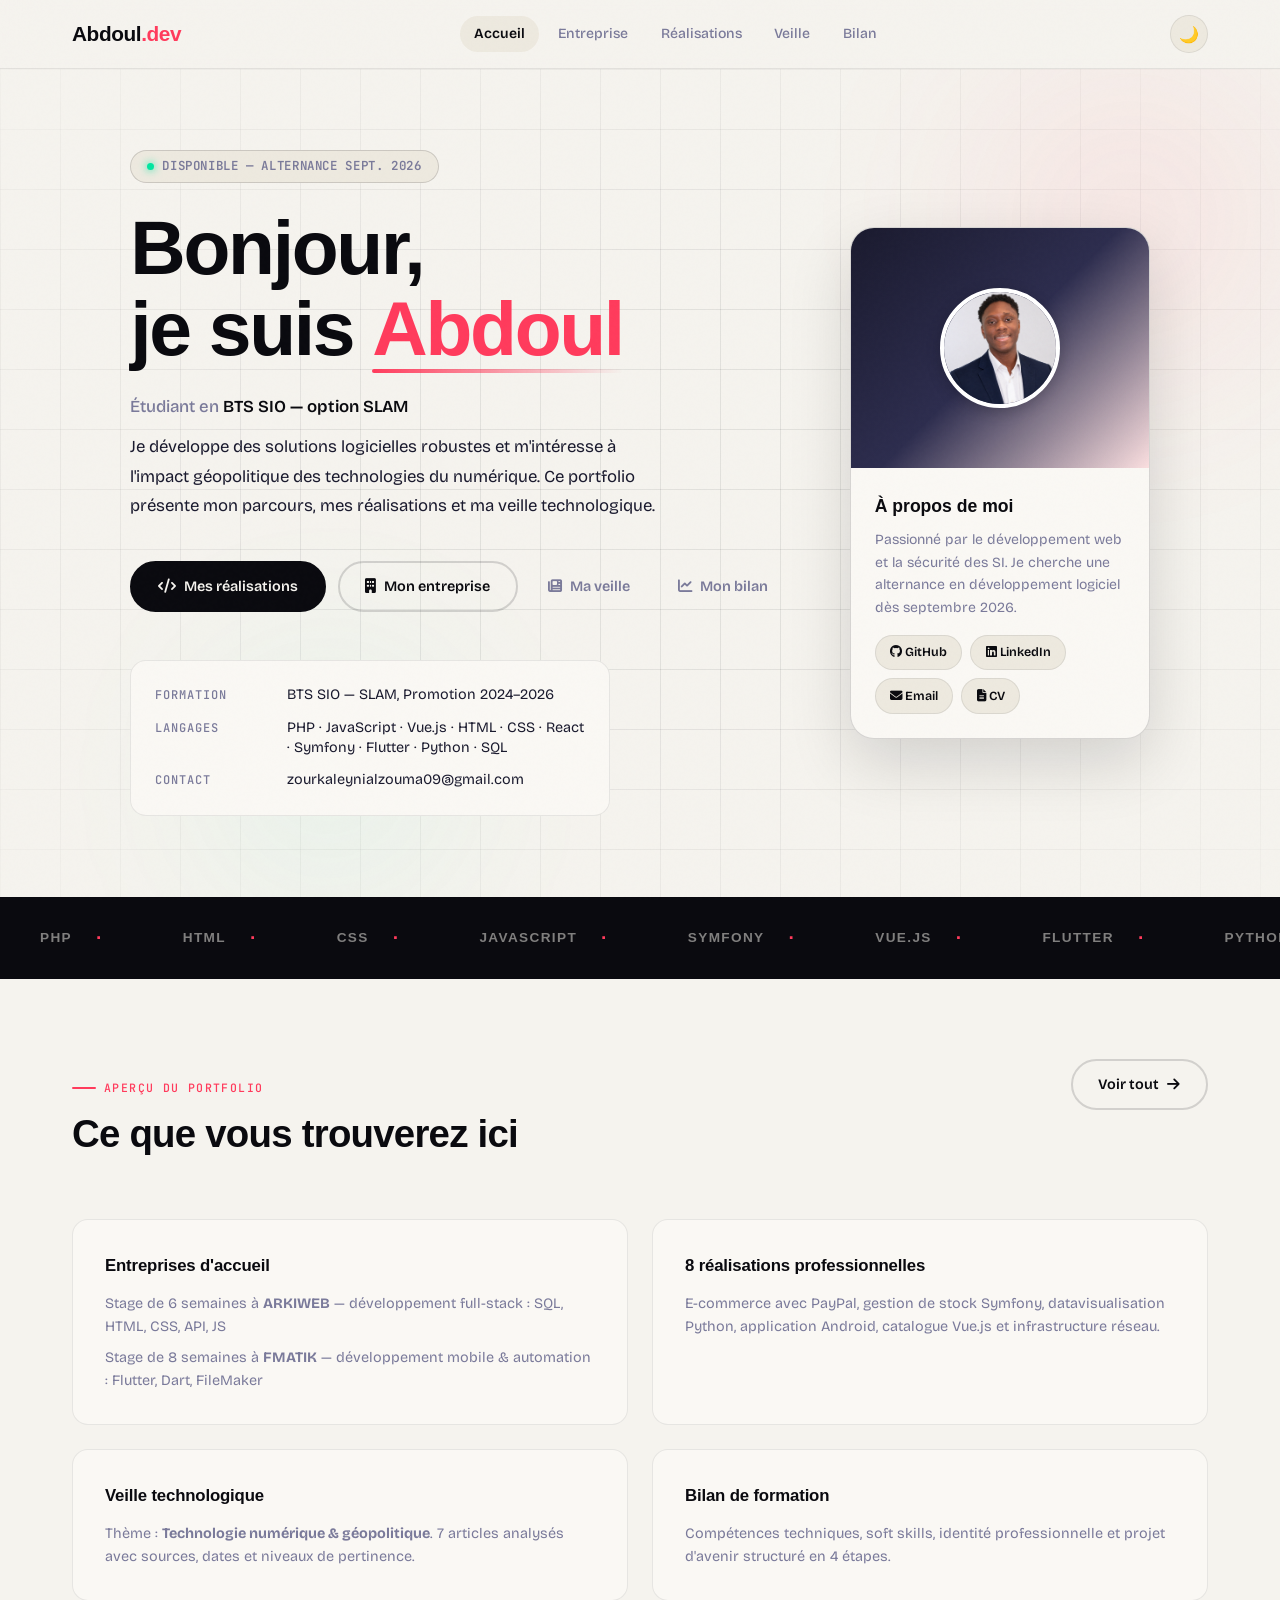
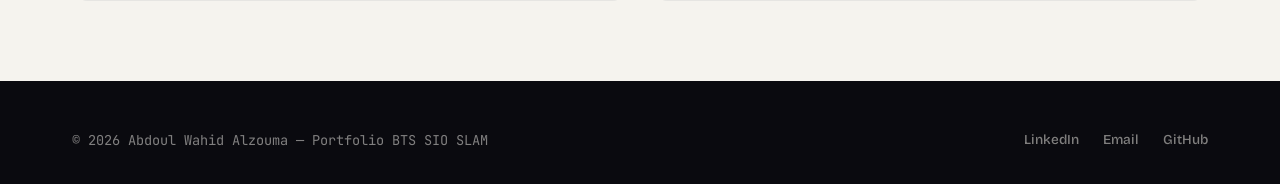
==== commit 984a303a: "Responsive fixes all devices" ====
--- a/index.html
+++ b/index.html
@@ -2,7 +2,7 @@
 <html lang="fr">
 <head>
   <meta charset="UTF-8">
-  <meta name="viewport" content="width=device-width, initial-scale=1.0">
+  <meta name="viewport" content="width=device-width, initial-scale=1, viewport-fit=cover">
   <title>Abdoul Wahid Alzouma — Portfolio BTS SIO SLAM</title>
   <meta name="description" content="Portfolio professionnel BTS SIO SLAM — Abdoul Wahid Alzouma, développeur en formation.">
   <link rel="stylesheet" href="style.css">
@@ -69,43 +69,34 @@
           </ul>
         </div>
         <div class="hero-card anim anim-d3">
-      <div class="hero-card anim anim-d3">
-  <div class="profile-placeholder">
-    <img src="images/profile.png" alt="Photo de profil" class="profile-photo">
-  </div>
+          <div class="profile-placeholder">
+            <img src="images/profile.png" alt="Photo de profil" class="profile-photo">
+          </div>
 
-  <div class="card-body">
-    <h3>À propos de moi</h3>
-    <p>
-      Passionné par le développement web et la sécurité des SI.
-      Je cherche une alternance en développement logiciel dès septembre 2026.
-    </p>
-    
-    <div class="card-links">
-      ...
-    </div>
-  </div>
-</div>
-  <a href="https://github.com/zourkaleynialzouma09-code" target="_blank" class="card-link">
-    <i class="fab fa-github"></i>
-    <span>GitHub</span>
-  </a>
+          <div class="card-body">
+            <h3>À propos de moi</h3>
+            <p>
+              Passionné par le développement web et la sécurité des SI.
+              Je cherche une alternance en développement logiciel dès septembre 2026.
+            </p>
 
-  <a href="https://linkedin.com/in/alzouma-zourkaleyni-9886a1342" target="_blank" class="card-link">
-    <i class="fab fa-linkedin"></i>
-    <span>LinkedIn</span>
-  </a>
-
-  <a href="mailto:zourkaleynialzouma09@gmail.com" class="card-link">
-    <i class="fa-solid fa-envelope"></i>
-    <span>Email</span>
-  </a>
-
-  <a href="images/Cv_abdoul_cs.pdf" target="_blank" class="card-link">
-    <i class="fa-solid fa-file-lines"></i>
-    <span>Curriculum Vitae</span>
-  </a>
-</div>
+            <div class="card-links">
+              <a href="https://github.com/zourkaleynialzouma09-code" target="_blank" rel="noopener" class="card-link">
+                <i class="fab fa-github"></i>
+                <span>GitHub</span>
+              </a>
+              <a href="https://linkedin.com/in/alzouma-zourkaleyni-9886a1342" target="_blank" rel="noopener" class="card-link">
+                <i class="fab fa-linkedin"></i>
+                <span>LinkedIn</span>
+              </a>
+              <a href="mailto:zourkaleynialzouma09@gmail.com" class="card-link">
+                <i class="fa-solid fa-envelope"></i>
+                <span>Email</span>
+              </a>
+              <a href="images/Cv_abdoul_cs.pdf" target="_blank" rel="noopener" class="card-link">
+                <i class="fa-solid fa-file-lines"></i>
+                <span>CV</span>
+              </a>
             </div>
           </div>
         </div>
--- a/style.css
+++ b/style.css
@@ -1145,4 +1145,260 @@
 
 .project:hover .project-thumb img {
   transform: scale(1.05);
-}+}
+
+/* ===== CORRECTIF RESPONSIVE GLOBAL 2026 ===== */
+html {
+  width: 100%;
+  overflow-x: hidden;
+  -webkit-text-size-adjust: 100%;
+}
+
+body {
+  width: 100%;
+  min-width: 0;
+  overflow-x: clip;
+}
+
+main,
+section,
+header,
+footer,
+.container,
+.hero-inner,
+.preview-grid,
+.projects-grid,
+.articles-grid,
+.bilan-grid,
+.entreprises-grid,
+.stats-grid,
+.synthesis-content,
+.project,
+.article-card,
+.bilan-section,
+.entreprise-card,
+.preview-card {
+  min-width: 0;
+}
+
+p,
+li,
+a,
+span,
+h1,
+h2,
+h3,
+h4,
+td,
+th {
+  overflow-wrap: anywhere;
+  word-break: normal;
+}
+
+img,
+video,
+iframe,
+embed,
+object {
+  max-width: 100%;
+  height: auto;
+}
+
+.tableau-wrapper {
+  width: 100%;
+  max-width: 100%;
+  overflow-x: auto;
+  -webkit-overflow-scrolling: touch;
+}
+
+.tableau-synthese {
+  min-width: 760px;
+}
+
+@media (max-width: 768px) {
+  .navbar {
+    position: sticky;
+    top: 0;
+  }
+
+  .nav-inner {
+    height: 60px;
+    gap: 0.75rem;
+  }
+
+  .logo {
+    font-size: 1.08rem;
+  }
+
+  .mobile-nav {
+    width: min(86vw, 320px);
+    max-width: 100%;
+    padding-top: calc(1.25rem + env(safe-area-inset-top));
+    padding-bottom: calc(1.25rem + env(safe-area-inset-bottom));
+  }
+
+  .hero {
+    min-height: auto;
+    padding: 1.25rem 0 2rem;
+    overflow: hidden;
+  }
+
+  .hero-inner {
+    display: grid;
+    grid-template-columns: 1fr;
+    gap: 2rem;
+    padding: 2.5rem 0;
+  }
+
+  .hero-title {
+    font-size: clamp(2.15rem, 13vw, 3.4rem);
+    line-height: 1.05;
+  }
+
+  .hero-lead,
+  .section-subtitle {
+    font-size: 0.98rem;
+  }
+
+  .hero-ctas {
+    display: grid;
+    grid-template-columns: 1fr;
+    gap: 0.75rem;
+  }
+
+  .hero-ctas .btn,
+  .btn {
+    width: 100%;
+    justify-content: center;
+    white-space: normal;
+    text-align: center;
+  }
+
+  .quick-stats {
+    max-width: 100%;
+    padding: 1rem;
+  }
+
+  .quick-stats li {
+    flex-direction: column;
+    align-items: flex-start;
+    gap: 0.2rem;
+  }
+
+  .quick-stats li strong {
+    min-width: 0;
+  }
+
+  .hero-card {
+    width: 100%;
+    max-width: 420px;
+    margin: 0 auto;
+  }
+
+  .profile-placeholder {
+    height: 210px;
+  }
+
+  .card-links {
+    display: grid;
+    grid-template-columns: repeat(2, minmax(0, 1fr));
+    gap: 0.65rem;
+  }
+
+  .card-links a,
+  .card-link {
+    width: 100%;
+    justify-content: center;
+    text-align: center;
+  }
+
+  .preview,
+  .projects-section,
+  .veille-section,
+  .entreprise-section,
+  .bilan,
+  .page-header {
+    padding-left: 0;
+    padding-right: 0;
+  }
+
+  .page-header {
+    padding-top: 3rem;
+  }
+
+  .preview-grid,
+  .projects-grid,
+  .articles-grid,
+  .bilan-grid,
+  .entreprises-grid,
+  .stats-grid,
+  .synthesis-content,
+  .project-detail-grid,
+  .identity-grid {
+    grid-template-columns: 1fr !important;
+  }
+
+  .project-header {
+    display: block;
+  }
+
+  .project-thumb {
+    height: 190px;
+  }
+
+  .filter-buttons,
+  .projects-filter,
+  .tech-stack,
+  .project-tags,
+  .footer-links {
+    display: flex;
+    flex-wrap: wrap;
+    gap: 0.5rem;
+  }
+
+  .filter-btn {
+    white-space: normal;
+  }
+
+  .marquee-item {
+    padding: 0 1.25rem;
+  }
+}
+
+@media (max-width: 430px) {
+  .container {
+    padding-left: max(1rem, env(safe-area-inset-left));
+    padding-right: max(1rem, env(safe-area-inset-right));
+  }
+
+  .hero-title,
+  .section-title {
+    letter-spacing: -0.02em;
+  }
+
+  .hero-badge {
+    max-width: 100%;
+    white-space: normal;
+    line-height: 1.35;
+  }
+
+  .card-links {
+    grid-template-columns: 1fr;
+  }
+
+  .project-thumb {
+    height: 165px;
+  }
+
+  .article-header,
+  .project-meta,
+  .skill-label {
+    flex-direction: column;
+    align-items: flex-start;
+    gap: 0.35rem;
+  }
+
+  .site-footer {
+    padding-bottom: calc(2rem + env(safe-area-inset-bottom));
+  }
+}
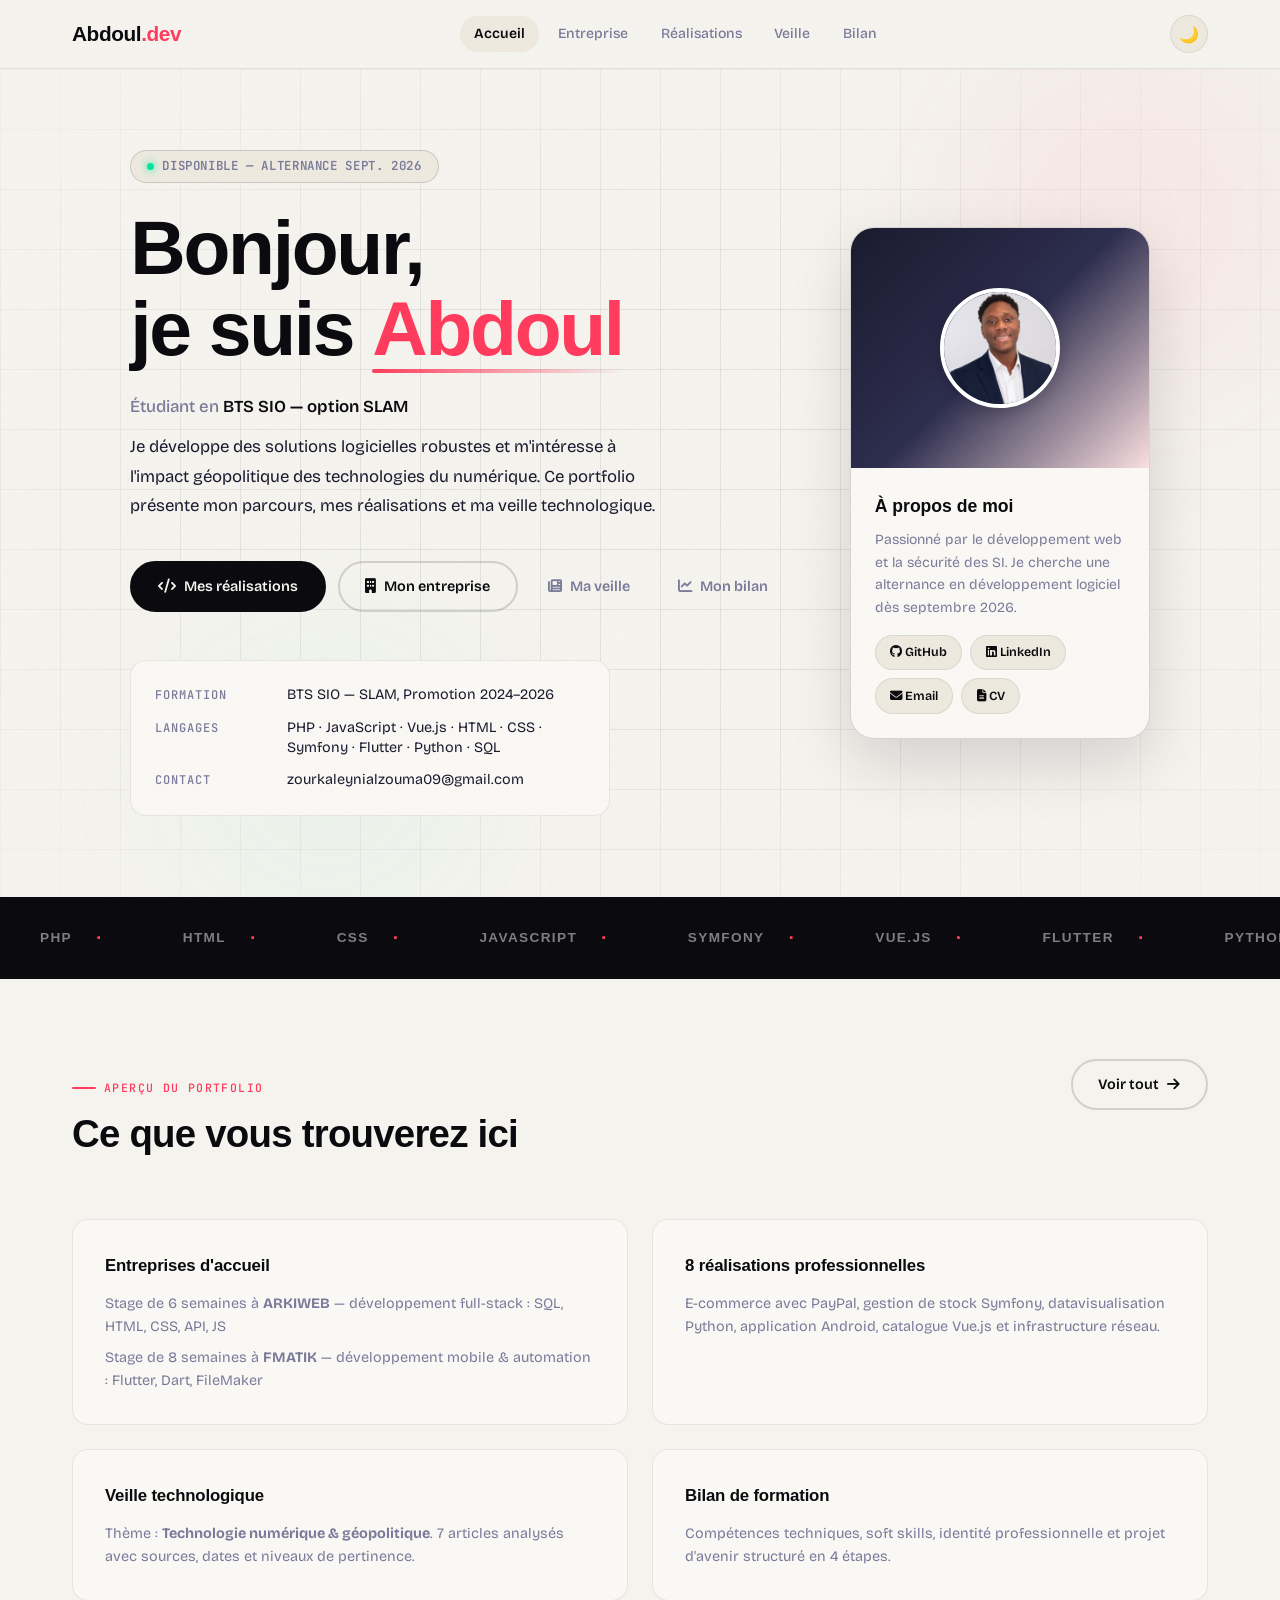
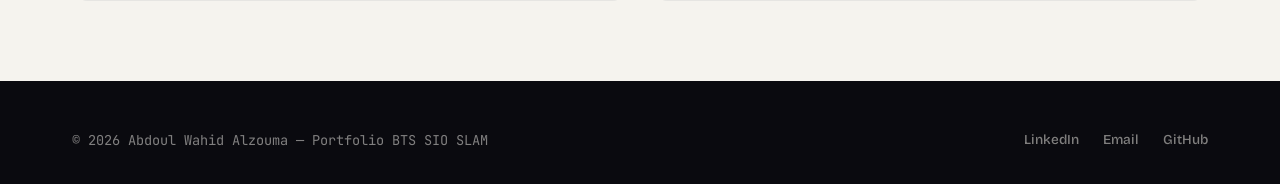
==== commit d23e02fe: "Mise à jour du portfolio" ====
--- a/index.html
+++ b/index.html
@@ -64,7 +64,7 @@
           </div>
           <ul class="quick-stats anim anim-d5">
             <li><strong>Formation</strong><span>BTS SIO — SLAM, Promotion 2024–2026</span></li>
-            <li><strong>Langages</strong><span>PHP · JavaScript · Vue.js · HTML · CSS · React · Symfony · Flutter · Python · SQL</span></li>
+            <li><strong>Langages</strong><span>PHP · JavaScript · Vue.js · HTML · CSS · Symfony · Flutter · Python · SQL</span></li>
             <li><strong>Contact</strong><span>zourkaleynialzouma09@gmail.com</span></li>
           </ul>
         </div>
@@ -118,7 +118,6 @@
         <span class="marquee-item">React <span class="dot">·</span></span>
         <span class="marquee-item">Android <span class="dot">·</span></span>
         <span class="marquee-item">Git <span class="dot">·</span></span>
-        <span class="marquee-item">Docker <span class="dot">·</span></span>
         <span class="marquee-item">Linux <span class="dot">·</span></span>
         <span class="marquee-item">PHP <span class="dot">·</span></span>
         <span class="marquee-item">JavaScript <span class="dot">·</span></span>
@@ -127,10 +126,8 @@
         <span class="marquee-item">Flutter <span class="dot">·</span></span>
         <span class="marquee-item">Python <span class="dot">·</span></span>
         <span class="marquee-item">MySQL <span class="dot">·</span></span>
-        <span class="marquee-item">React <span class="dot">·</span></span>
         <span class="marquee-item">Android <span class="dot">·</span></span>
         <span class="marquee-item">Git <span class="dot">·</span></span>
-        <span class="marquee-item">Docker <span class="dot">·</span></span>
         <span class="marquee-item">Linux <span class="dot">·</span></span>
       </div>
     </div>
--- a/style.css
+++ b/style.css
@@ -1402,3 +1402,93 @@
     padding-bottom: calc(2rem + env(safe-area-inset-bottom));
   }
 }
+
+/* ===== TABLEAU DE SYNTHÈSE RESPONSIVE MOBILE ===== */
+
+@media (max-width: 768px) {
+  .tableau-wrapper {
+    overflow-x: visible;
+    border: none;
+  }
+
+  .tableau-synthese,
+  .tableau-synthese thead,
+  .tableau-synthese tbody,
+  .tableau-synthese th,
+  .tableau-synthese td,
+  .tableau-synthese tr {
+    display: block;
+    width: 100%;
+  }
+
+  .tableau-synthese thead {
+    display: none;
+  }
+
+  .tableau-synthese tr {
+    margin-bottom: 1rem;
+    background: var(--paper-card);
+    border: 1px solid var(--border);
+    border-radius: var(--r);
+    padding: 1rem;
+    box-shadow: var(--shadow-sm);
+  }
+
+  .tableau-synthese td {
+    border: none;
+    padding: 0.65rem 0;
+    display: flex;
+    flex-direction: column;
+    gap: 0.25rem;
+    font-size: 0.9rem;
+  }
+
+  .tableau-synthese td::before {
+    font-family: var(--font-mono);
+    font-size: 0.7rem;
+    text-transform: uppercase;
+    letter-spacing: 0.08em;
+    color: var(--electric);
+    font-weight: 600;
+  }
+
+  .tableau-synthese td:nth-child(1)::before {
+    content: "Réalisation";
+  }
+
+  .tableau-synthese td:nth-child(2)::before {
+    content: "Période";
+  }
+
+  .tableau-synthese td:nth-child(3)::before {
+    content: "Contexte";
+  }
+
+  .tableau-synthese td:nth-child(4)::before {
+    content: "Compétences E5";
+  }
+
+  .tableau-synthese td:nth-child(5)::before {
+    content: "Stack";
+  }
+
+  .tableau-synthese td[colspan="5"] {
+    background: transparent !important;
+    color: var(--electric) !important;
+    padding: 0;
+    margin: 1.5rem 0 0.75rem;
+    border: none;
+    box-shadow: none;
+    font-size: 0.8rem;
+  }
+
+  .tableau-synthese td[colspan="5"]::before {
+    content: "";
+  }
+
+  .comp-badge {
+    display: inline-flex;
+    width: fit-content;
+    margin: 0.15rem 0.15rem 0.15rem 0;
+  }
+}
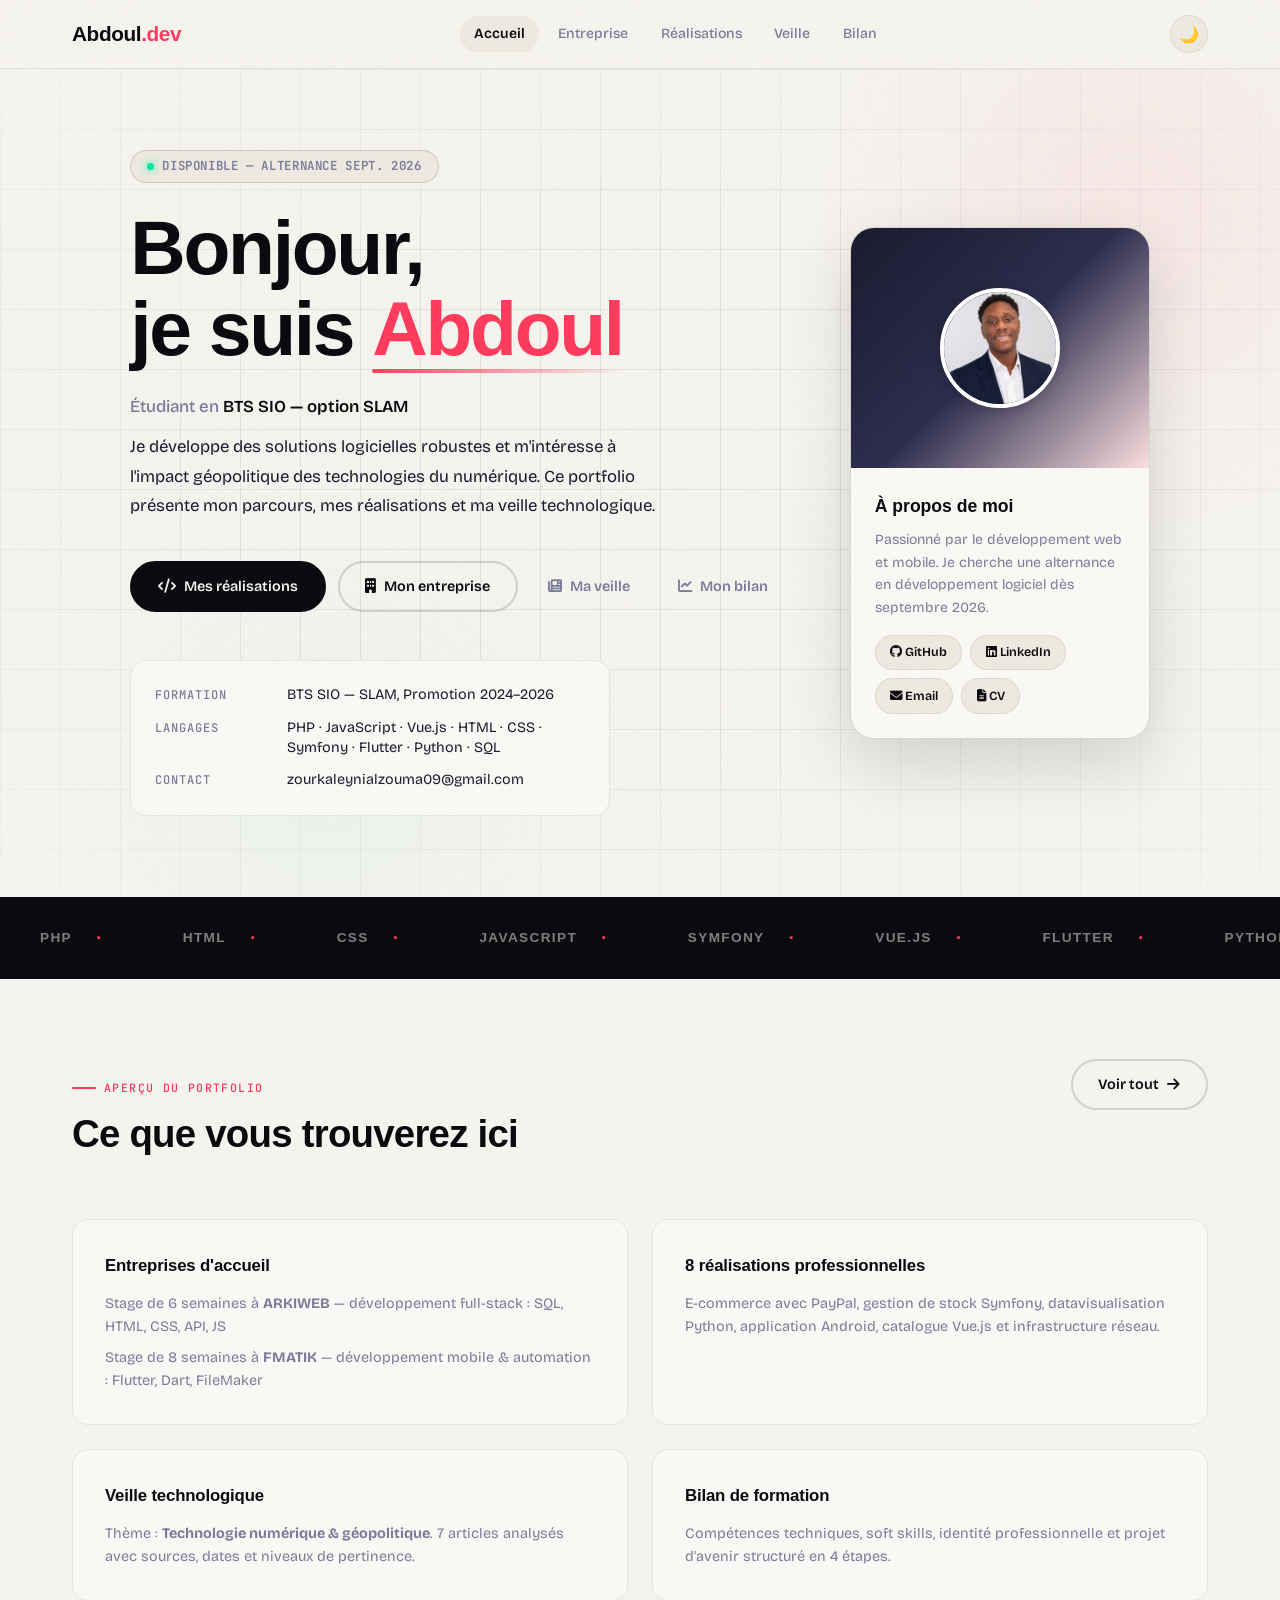
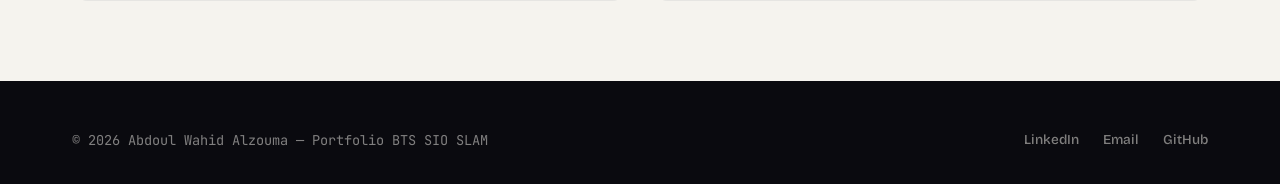
==== commit a4da4a41: "Mise à jour du portfolio" ====
--- a/index.html
+++ b/index.html
@@ -76,7 +76,7 @@
           <div class="card-body">
             <h3>À propos de moi</h3>
             <p>
-              Passionné par le développement web et la sécurité des SI.
+              Passionné par le développement web et mobile.
               Je cherche une alternance en développement logiciel dès septembre 2026.
             </p>
 
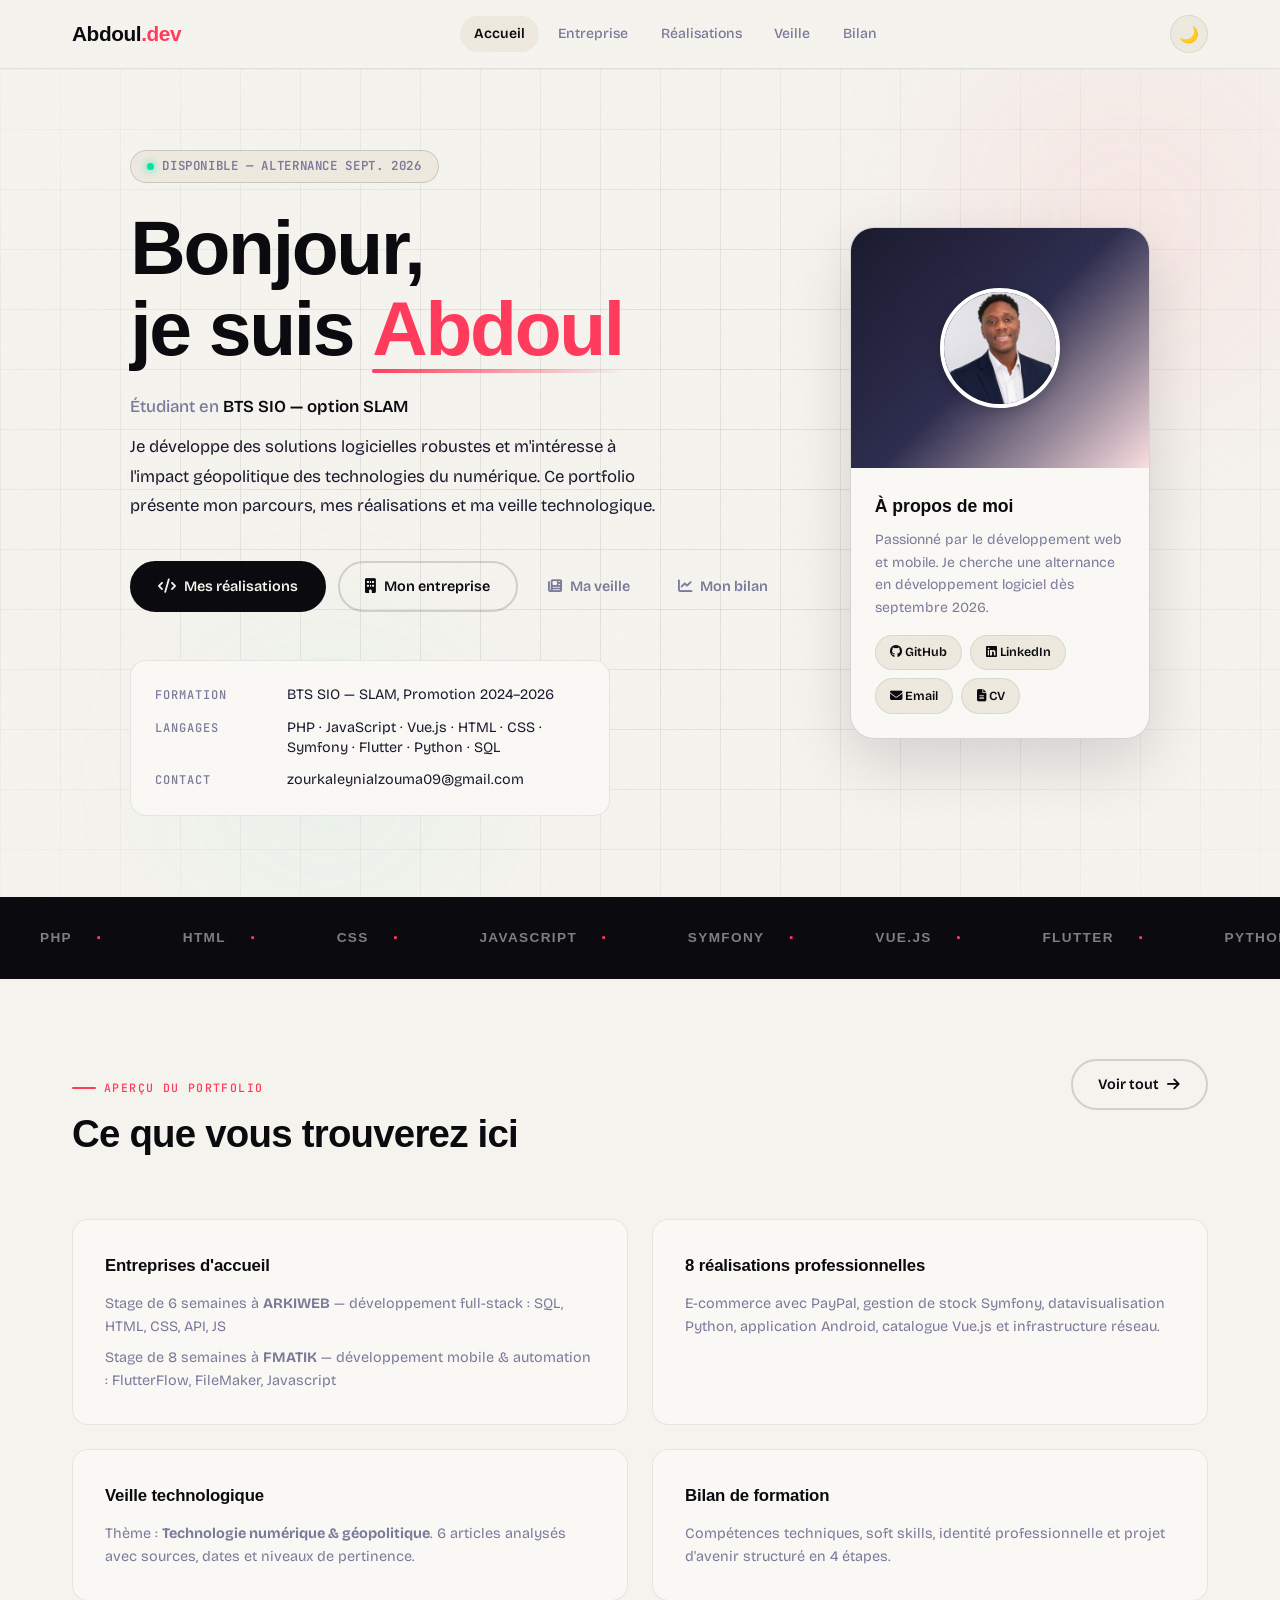
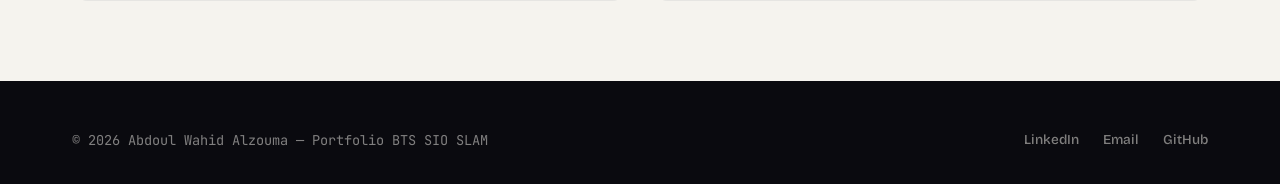
==== commit b147b9cf: "Mise à jour du portfolio" ====
--- a/index.html
+++ b/index.html
@@ -147,7 +147,7 @@
            
             <h4>Entreprises d'accueil</h4>
             <p>Stage de 6 semaines à <strong>ARKIWEB</strong> — développement full-stack : SQL, HTML, CSS, API, JS</p>
-            <p>Stage de 8 semaines à <strong>FMATIK</strong> — développement mobile & automation : Flutter, Dart, FileMaker</p>
+            <p>Stage de 8 semaines à <strong>FMATIK</strong> — développement mobile & automation : FlutterFlow, FileMaker, Javascript</p>
           </article>
           <article class="preview-card reveal">
            
@@ -157,7 +157,7 @@
           <article class="preview-card reveal">
             
             <h4>Veille technologique</h4>
-            <p>Thème : <strong>Technologie numérique & géopolitique</strong>. 7 articles analysés avec sources, dates et niveaux de pertinence.</p>
+            <p>Thème : <strong>Technologie numérique & géopolitique</strong>. 6 articles analysés avec sources, dates et niveaux de pertinence.</p>
           </article>
           <article class="preview-card reveal">
           
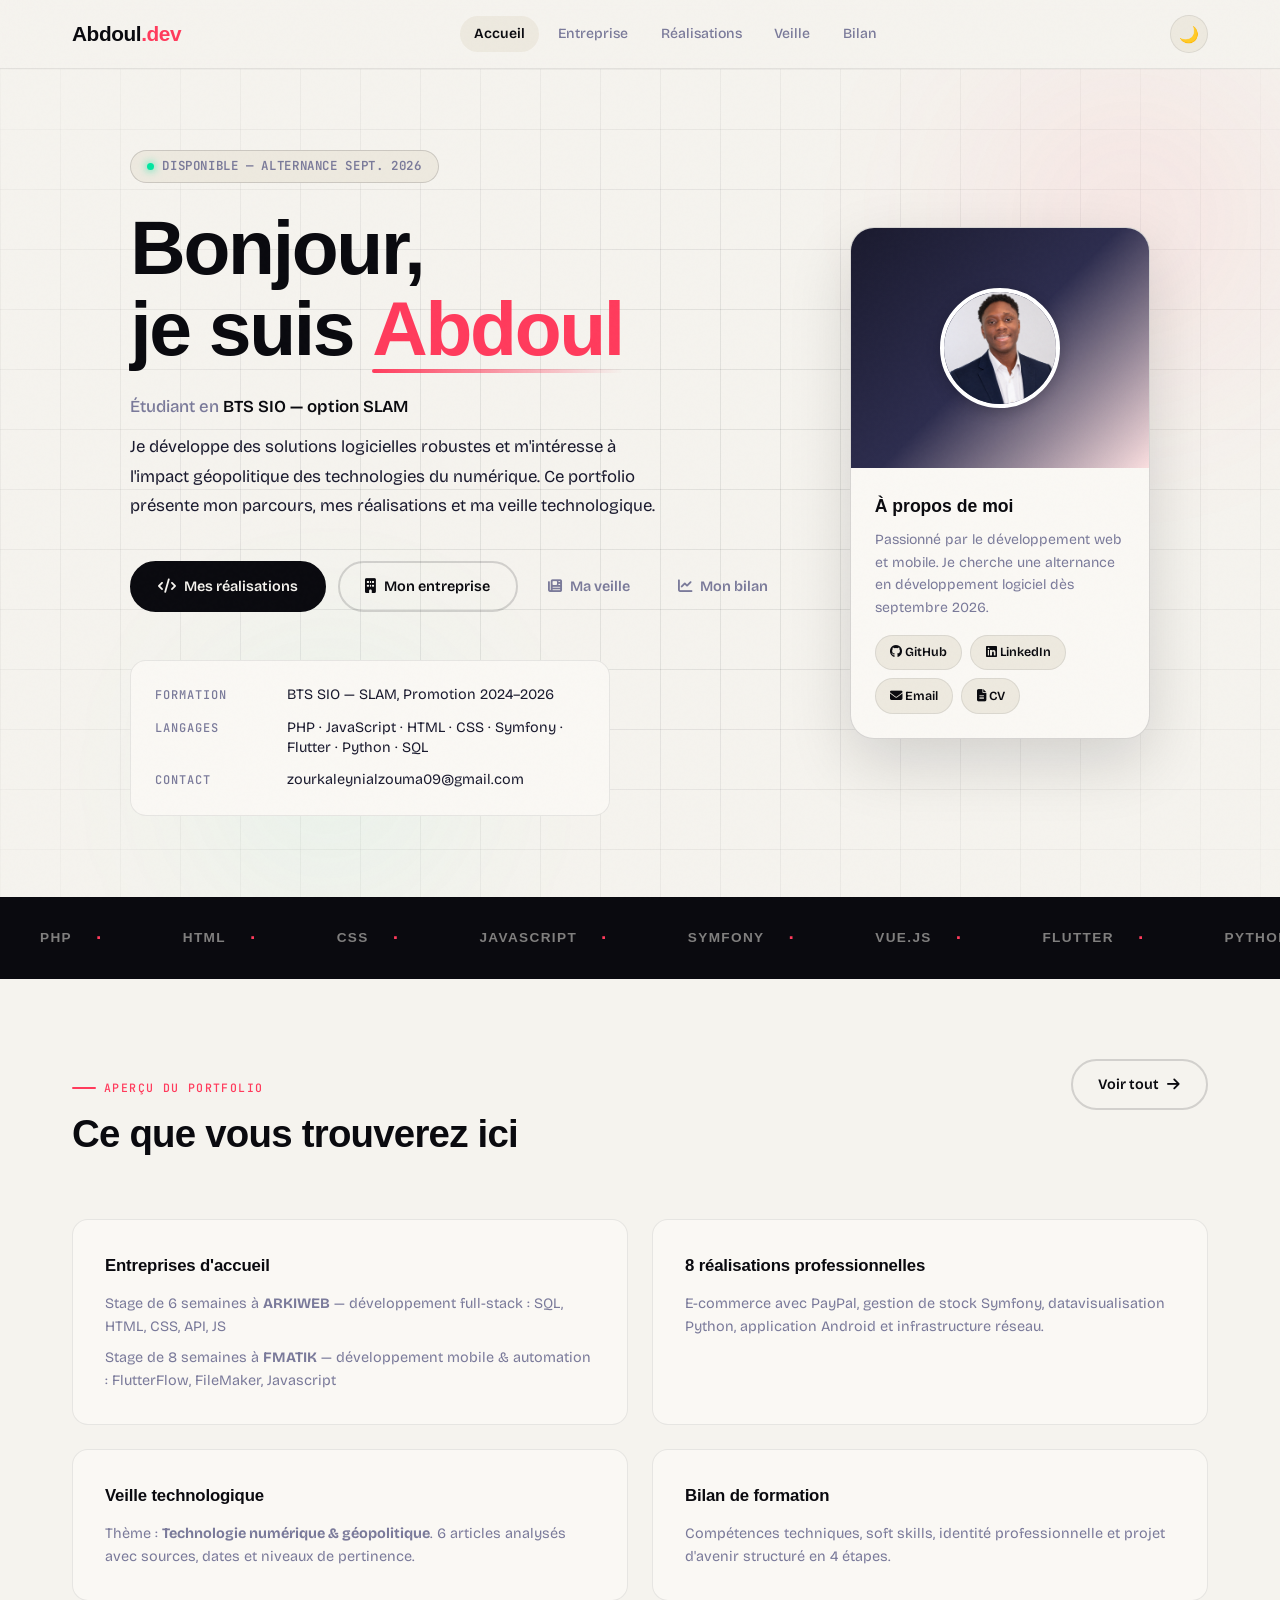
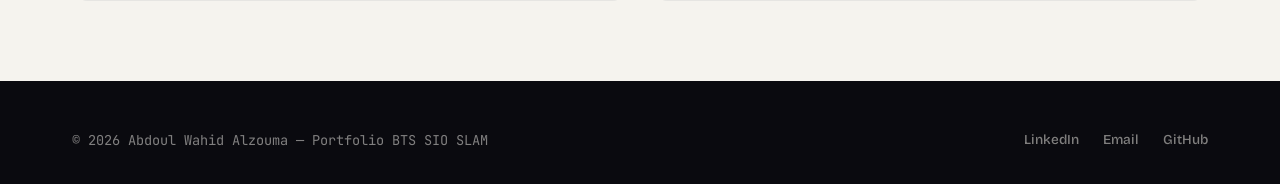
==== commit 5e3c0726: "réalisations" ====
--- a/index.html
+++ b/index.html
@@ -64,7 +64,7 @@
           </div>
           <ul class="quick-stats anim anim-d5">
             <li><strong>Formation</strong><span>BTS SIO — SLAM, Promotion 2024–2026</span></li>
-            <li><strong>Langages</strong><span>PHP · JavaScript · Vue.js · HTML · CSS · Symfony · Flutter · Python · SQL</span></li>
+            <li><strong>Langages</strong><span>PHP · JavaScript · HTML · CSS · Symfony · Flutter · Python · SQL</span></li>
             <li><strong>Contact</strong><span>zourkaleynialzouma09@gmail.com</span></li>
           </ul>
         </div>
@@ -152,7 +152,7 @@
           <article class="preview-card reveal">
            
             <h4>8 réalisations professionnelles</h4>
-            <p>E-commerce avec PayPal, gestion de stock Symfony, datavisualisation Python, application Android, catalogue Vue.js et infrastructure réseau.</p>
+            <p>E-commerce avec PayPal, gestion de stock Symfony, datavisualisation Python, application Android et infrastructure réseau.</p>
           </article>
           <article class="preview-card reveal">
             
